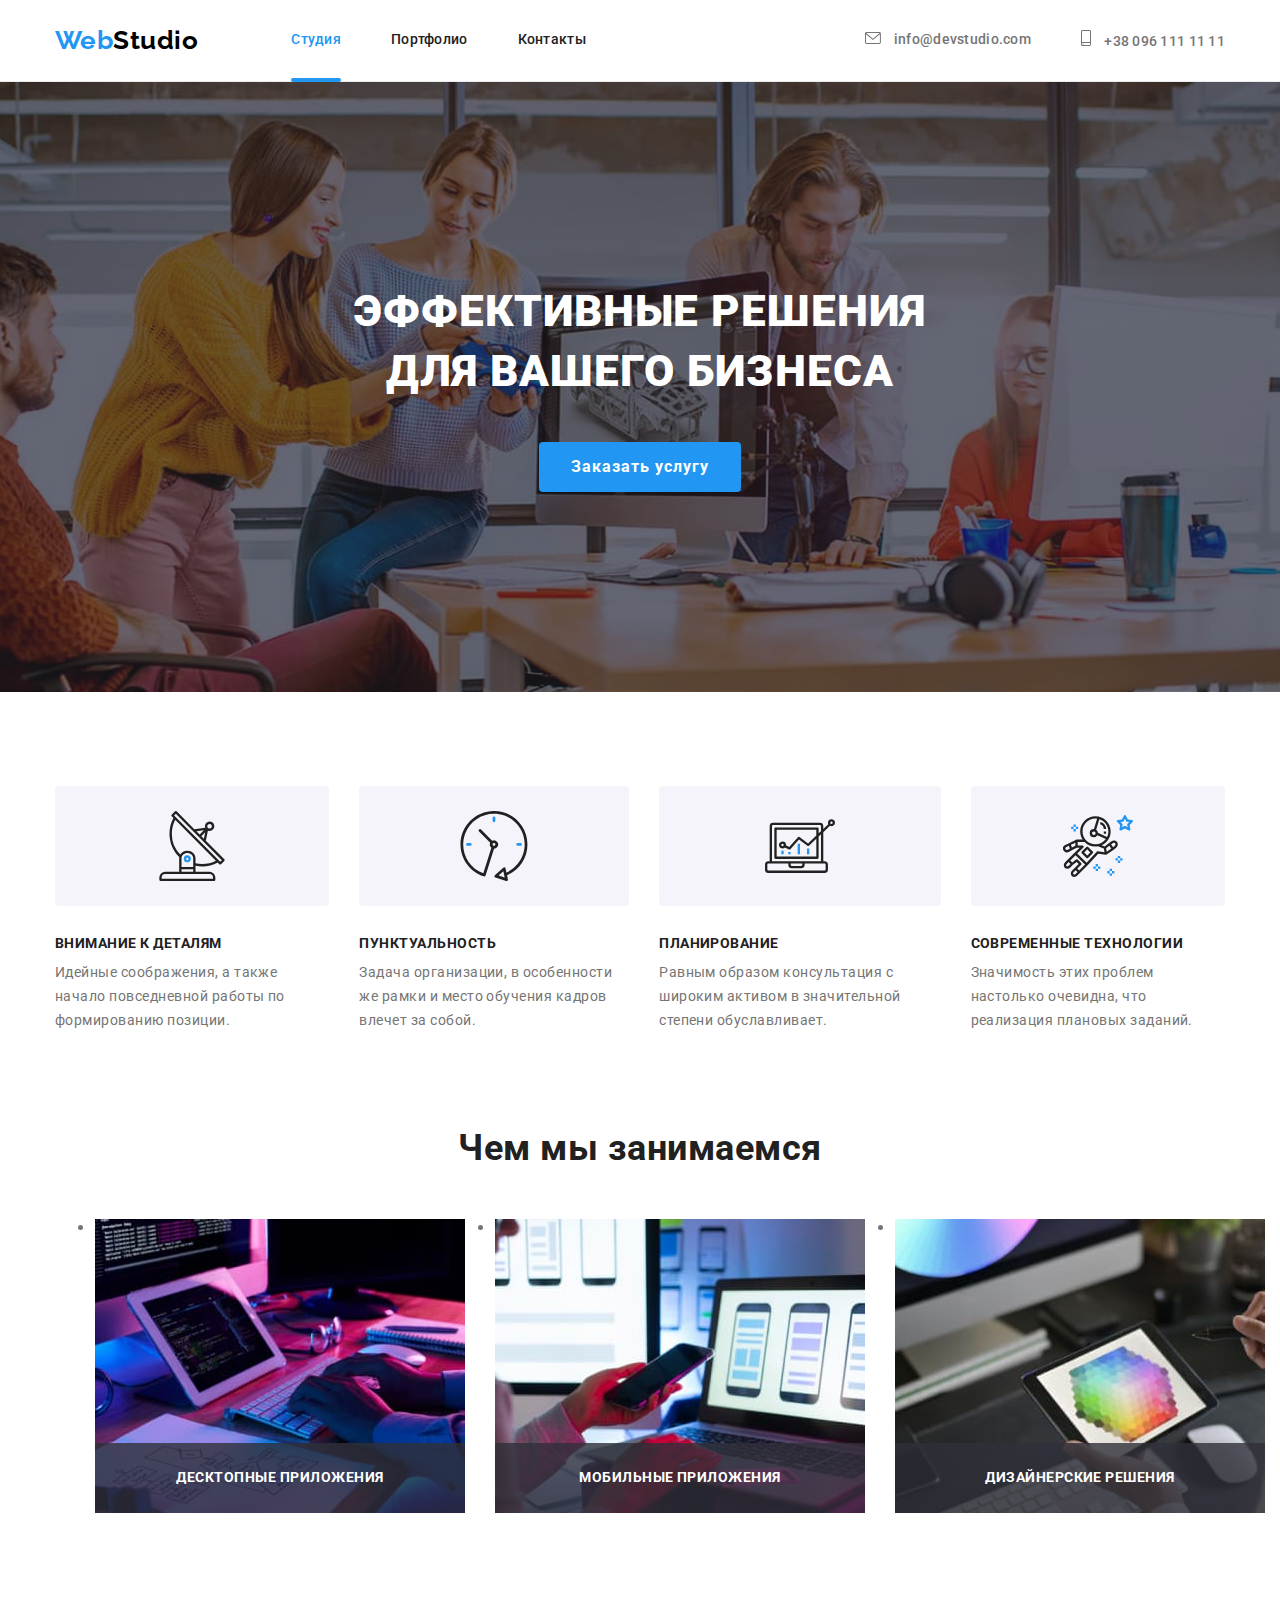
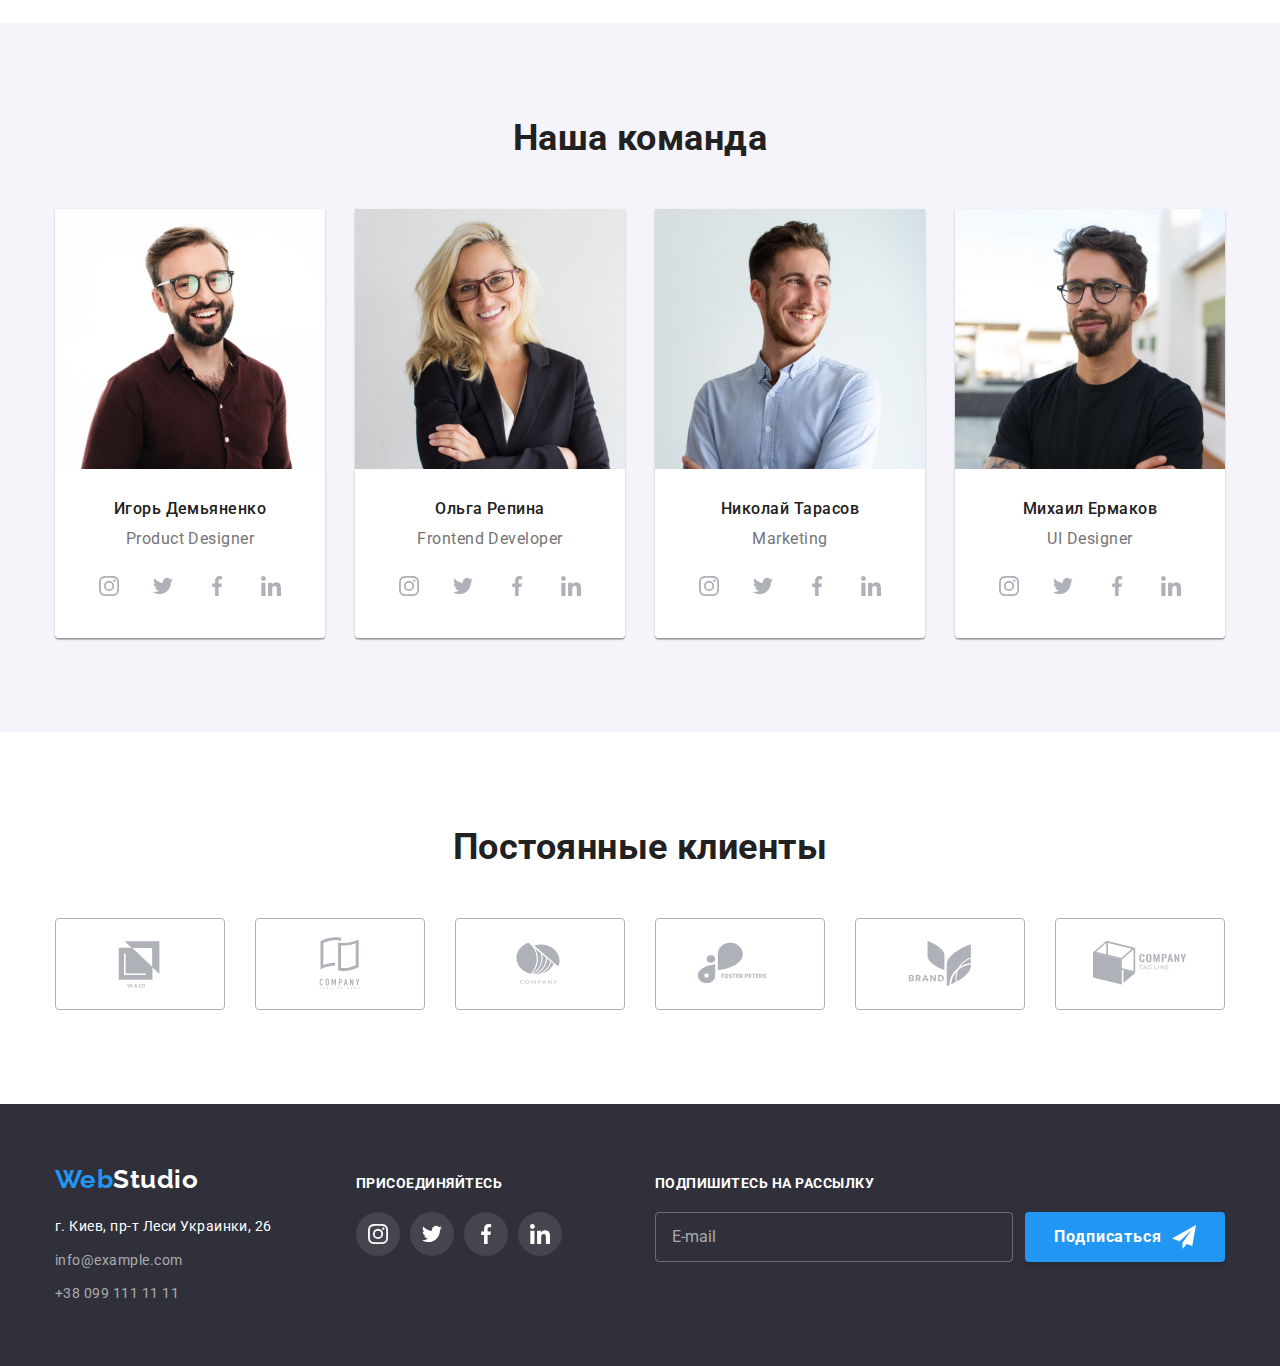
==== index.html @ 2518581c "add 7 HW" ====
<!DOCTYPE html>
<html lang="ru">
  <head>
    <meta charset="UTF-8" />
    <meta 
      http-equiv="X-UA-Compatible" 
      content="IE=edge" />
    <meta 
      name="viewport" 
      content="width=device-width, initial-scale=1.0" />
    <link 
      rel="stylesheet" 
      href="node_modules/modern-normalize/modern-normalize.css"/>
    <link 
      rel="preconnect" 
      href="https://fonts.googleapis.com" />
    <link 
      rel="preconnect" 
      href="https://fonts.gstatic.com" 
      crossorigin />
    <link
      href="https://fonts.googleapis.com/css2?family=Raleway:wght@700&family=Roboto:wght@400;500;700;900&display=swap"
      rel="stylesheet"
    />
    <link 
      rel="stylesheet" 
      href="./css/main.min.css"/>
    <title lang="en">WebStudio</title>
  </head>
  <body>
    <header class="header">
      <div class="header__container container">
        <nav class="header__nav">
          <a class="logo link" href="./" lang="en"><span class="logo__web">Web</span>Studio</a>
          <ul class="header__list list">
            <li class="header__item header__item--dark header__item--current">
              <a class="header__link link" href="./index.html">Студия</a>
            </li>
            <li class="header__item header__item--dark">
              <a class="header__link link" href="./portfolio.html">Портфолио</a>
            </li>
            <li class="header__item header__item--dark">
              <a class="header__link link" href="">Контакты</a>
            </li>
          </ul>
        </nav>
        <ul class="header__list list">
          <li class="header__item">
            <a class="header__link link" href="mailto:info@devstudio.com">
              <svg class="header__icon" width="16" height="12">
                <use href="./images/svg/symbol-defs.svg#icon-envelope"></use>
              </svg>
              info@devstudio.com</a>
          </li>
          <li class="header__item">
            <a class="header__link link" href="tel:+380961111111">
              <svg class="header__icon" width="10" height="16">
                <use href="./images/svg/symbol-defs.svg#icon-smartphone"></use>
              </svg>
              +38 096 111 11 11</a>
          </li>
        </ul>
      </div>
    </header>
    <main>
      <section class="hero section">
        <div class="hero__container container">
          <h1 class="hero__section-title section-title">Эффективные решения для вашего бизнеса</h1>
          <button class="button-submit--hero button-submit button" type="button" data-modal-open>Заказать услугу</button>
        </div>
      </section>
      <section class="principles section">
        <div class="container">
          <h2 class="section-title visually-hidden">Наши принципы</h2>
          <ul class="principles__list list">
            <li class="principle__item">
             <div class="principle__container">
              <svg class="principle__icon" width="70" height="70">
                <use href="./images/svg/symbol-defs.svg#icon-antenna"></use>
              </svg>
             </div>
              <h3 class="principle__title">Внимание к деталям</h3>
              <p class="principle__text ">
                Идейные соображения, а также начало повседневной работы по формированию позиции.
              </p>
            </li>
            <li class="principle__item">
              <div class="principle__container">
                <svg class="principle__icon" width="70" height="70">
                  <use href="./images/svg/symbol-defs.svg#icon-clock"></use>
                </svg>
              </div>
             <h3 class="principle__title">Пунктуальность</h3>
              <p class="principle__text">
                Задача организации, в особенности же рамки и место обучения кадров влечет за собой.
              </p>
            </li>
            <li class="principle__item">
              <div class="principle__container">
                <svg class="principle__icon" width="70" height="70">
                  <use href="./images/svg/symbol-defs.svg#icon-diagram-1-2"></use>
                </svg>
              </div>
              <h3 class="principle__title">Планирование</h3>
              <p class="principle__text">
                Равным образом консультация с широким активом в значительной степени обуславливает.
              </p>
            </li>
            <li class="principle__item">
              <div class="principle__container">
                <svg class="principle__icon" width="70" height="70">
                  <use href="./images/svg/symbol-defs.svg#icon-astronaut"></use>
                </svg>
              </div>
              <h3 class="principle__title">Современные технологии</h3>
              <p class="principle__text">
                Значимость этих проблем настолько очевидна, что реализация плановых заданий.
              </p>
            </li>
          </ul>
        </div>
      </section>
      <section class="specialization section">
        <div class="container">
          <h2 class="section-title">Чем мы занимаемся</h2>
          <ul class="specialization__list">
            <li class="specialization__item">
              <div class="specialization__position">
                <img class="specialization__image" src="./images/layout.jpg" alt="верстка сайтов" width="370" />
                <p class="specialization__text">Десктопные приложения</p>
              </div>
            </li>
            <li class="specialization__item">
              <div class="specialization__position">
                <img class="specialization__image" src="./images/application.jpg" alt="разработка приложений" width="370" />
                <p class="specialization__text">Мобильные приложения</p>
              </div>
            </li>
            <li class="specialization__item">
              <div class="specialization__position">
                <img class="specialization__image" src="./images/design.jpg" alt="дизайнерские решения" width="370" />
                <p class="specialization__text">Дизайнерские решения</p>
              </div>
            </li>
          </ul>
        </div>
      </section>
      <section class="staff section">
        <div class="container">
          <h2 class="section-title">Наша команда</h2>
          <ul class="staff__list list">
            <li class="staff__item">
              <img class="staff__image" src="./images/product-designer.jpg" alt="мужчина улыбается" width="270" />
              <div class="staff__container">
                <h3 class="staff__name">Игорь Демьяненко</h3>
                <p class="staff__position" lang="en">Product Designer</p>
                <ul class="network list">
                  <li class="network__item">
                    <a  class="network__link link" 
                        href="https://www.instagram.com" 
                        target="_blank" 
                        rel="noreferer noopener"
                        aria-label="ссылка на Инстаграм">
                      <svg class="network__icon" width="20" height="20">
                        <use href="./images/svg/symbol-defs.svg#icon-instagram"></use>
                      </svg>
                    </a>
                  </li>
                  <li class="network__item">
                    <a  class="network__link link" 
                        href="https://twitter.com" 
                        target="_blank" 
                        rel="noreferer noopener"
                        aria-label="ссылка на Твиттер">
                      <svg class="network__icon" width="20" height="20">
                        <use href="./images/svg/symbol-defs.svg#icon-twitter" ></use>
                      </svg>
                    </a>
                  </li>
                  <li class="network__item">
                    <a  class="network__link link" 
                        href="https://uk-ua.facebook.com" 
                        target="_blank" 
                        rel="noreferer noopener"
                        aria-label="ссылка на Фейсбук">
                      <svg class="network__icon" width="20" height="20">
                        <use href="./images/svg/symbol-defs.svg#icon-facebook"></use>
                      </svg> 
                    </a>
                  </li>
                  <li class="network__item">
                    <a  class="network__link link" 
                        href="https://www.linkedin.com" 
                        target="_blank" 
                        rel="noreferer noopener"
                        aria-label="ссылка на Линкедин">
                      <svg class="network__icon" width="20" height="20">
                        <use href="./images/svg/symbol-defs.svg#icon-linkedin"></use>
                      </svg>
                    </a>
                  </li>
                </ul>
              </div>
            </li>
            <li class="staff__item">
              <img class="staff__image" src="./images/frontend.jpg" alt="женщина в очках" width="270" />
              <div class="staff__container">
                <h3 class="staff__name">Ольга Репина</h3>
                <p class="staff__position" lang="en">Frontend Developer</p>
                <ul class="network list">
                  <li class="network__item">
                    <a  class="network__link link" 
                        href="https://www.instagram.com" 
                        target="_blank" 
                        rel="noreferer noopener"
                        aria-label="ссылка на Инстаграм">
                      <svg class="network__icon" width="20" height="20">
                        <use href="./images/svg/symbol-defs.svg#icon-instagram"></use>
                      </svg>
                    </a>
                  </li>
                  <li class="network__item">
                    <a  class="network__link link" 
                        href="https://twitter.com" 
                        target="_blank" 
                        rel="noreferer noopener"
                        aria-label="ссылка на Твиттер">
                      <svg class="network__icon" width="20" height="20">
                        <use href="./images/svg/symbol-defs.svg#icon-twitter" ></use>
                      </svg>
                    </a>
                  </li>
                  <li class="network__item">
                    <a  class="network__link link" 
                        href="https://uk-ua.facebook.com" 
                        target="_blank" 
                        rel="noreferer noopener"
                        aria-label="ссылка на Фейсбук">
                      <svg class="network__icon" width="20" height="20">
                        <use href="./images/svg/symbol-defs.svg#icon-facebook"></use>
                      </svg> 
                    </a>
                  </li>
                  <li class="network__item">
                    <a  class="network__link link" 
                        href="https://www.linkedin.com" 
                        target="_blank" 
                        rel="noreferer noopener"
                        aria-label="ссылка на Линкедин">
                      <svg class="network__icon" width="20" height="20">
                        <use href="./images/svg/symbol-defs.svg#icon-linkedin"></use>
                      </svg>
                    </a>
                  </li>
                </ul>
              </div>
            </li>
            <li class="staff__item">
              <img class="staff__image" src="./images/marketing.jpg" alt="парень в белой рубашке" width="270" />
              <div class="staff__container">
                <h3 class="staff__name">Николай Тарасов</h3>
                <p class="staff__position" lang="en">Marketing</p>
                <ul class="network list">
                  <li class="network__item">
                    <a  class="network__link link" 
                        href="https://www.instagram.com" 
                        target="_blank" 
                        rel="noreferer noopener"
                        aria-label="ссылка на Инстаграм">
                      <svg class="network__icon" width="20" height="20">
                        <use href="./images/svg/symbol-defs.svg#icon-instagram"></use>
                      </svg>
                    </a>
                  </li>
                  <li class="network__item">
                    <a  class="network__link link" 
                        href="https://twitter.com" 
                        target="_blank" 
                        rel="noreferer noopener"
                        aria-label="ссылка на Твиттер">
                      <svg class="network__icon" width="20" height="20">
                        <use href="./images/svg/symbol-defs.svg#icon-twitter" ></use>
                      </svg>
                    </a>
                  </li>
                  <li class="network__item">
                    <a  class="network__link link" 
                        href="https://uk-ua.facebook.com" 
                        target="_blank" 
                        rel="noreferer noopener"
                        aria-label="ссылка на Фейсбук">
                      <svg class="network__icon" width="20" height="20">
                        <use href="./images/svg/symbol-defs.svg#icon-facebook"></use>
                      </svg> 
                    </a>
                  </li>
                  <li class="network__item">
                    <a  class="network__link link" 
                        href="https://www.linkedin.com" 
                        target="_blank" 
                        rel="noreferer noopener"
                        aria-label="ссылка на Линкедин">
                      <svg class="network__icon" width="20" height="20">
                        <use href="./images/svg/symbol-defs.svg#icon-linkedin"></use>
                      </svg>
                    </a>
                  </li>
                </ul>
             </div>
            </li>
            <li class="staff__item">
              <img class="staff__image" src="./images/ui-designer.jpg" alt="мужчина с бородой" width="270" />
              <div class="staff__container">
                <h3 class="staff__name">Михаил Ермаков</h3>
                <p class="staff__position" lang="en">UI Designer</p>
                <ul class="network list">
                  <li class="network__item">
                    <a  class="network__link link" 
                        href="https://www.instagram.com" 
                        target="_blank" 
                        rel="noreferer noopener"
                        aria-label="ссылка на Инстаграм">
                      <svg class="network__icon" width="20" height="20">
                        <use href="./images/svg/symbol-defs.svg#icon-instagram"></use>
                      </svg>
                    </a>
                  </li>
                  <li class="network__item">
                    <a  class="network__link link" 
                        href="https://twitter.com" 
                        target="_blank" 
                        rel="noreferer noopener"
                        aria-label="ссылка на Твиттер">
                      <svg class="network__icon" width="20" height="20">
                        <use href="./images/svg/symbol-defs.svg#icon-twitter" ></use>
                      </svg>
                    </a>
                  </li>
                  <li class="network__item">
                    <a  class="network__link link" 
                        href="https://uk-ua.facebook.com" 
                        target="_blank" 
                        rel="noreferer noopener"
                        aria-label="ссылка на Фейсбук">
                      <svg class="network__icon" width="20" height="20">
                        <use href="./images/svg/symbol-defs.svg#icon-facebook"></use>
                      </svg> 
                    </a>
                  </li>
                  <li class="network__item">
                    <a  class="network__link link" 
                        href="https://www.linkedin.com" 
                        target="_blank" 
                        rel="noreferer noopener"
                        aria-label="ссылка на Линкедин">
                      <svg class="network__icon" width="20" height="20">
                        <use href="./images/svg/symbol-defs.svg#icon-linkedin"></use>
                      </svg>
                    </a>
                  </li>
                </ul>
              </div>
            </li>
          </ul>
        </div>
      </section>
      <section class="client section">
        <div class="container">
        <h2 class="section-title">Постоянные клиенты</h2>
        <ul class="client__list list">
          <li class="client__item">
            <a  href="" 
                class="client__link link"
                aria-label="ссылка на сайт Клиента №1">
              <svg class="client__icon" width="106" height="60">
                <use href="./images/svg/symbol-defs.svg#icon-Logo-6"></use>
              </svg>
            </a>
          </li>
          <li class="client__item">
            <a  href="" 
                class="client__link link"
                aria-label="ссылка на сайт Клиента №2">
              <svg class="client__icon" width="106" height="60">
                <use href="./images/svg/symbol-defs.svg#icon-Logo-1-1"></use>
              </svg>
            </a>
          </li>
          <li class="client__item">
            <a  href="" 
                class="client__link link"
                aria-label="ссылка на сайт Клиента №3">
              <svg class="client__icon" width="106" height="60">
                <use href="./images/svg/symbol-defs.svg#icon-Logo-2-1"></use>
              </svg>
            </a>
          </li>
          <li class="client__item">
            <a  href="" 
                class="client__link link"
                aria-label="ссылка на сайт Клиента №4">
              <svg class="client__icon" width="106" height="60">
                <use href="./images/svg/symbol-defs.svg#icon-Logo-3-1"></use>
              </svg>
            </a>
          </li>
          <li class="client__item">
            <a  href="" 
                class="client__link link"
                aria-label="ссылка на сайт Клиента №5">
              <svg class="client__icon" width="106" height="60">
                <use href="./images/svg/symbol-defs.svg#icon-Logo-4-1"></use>
              </svg>
            </a>
          </li>
          <li class="client__item">
            <a  href="" 
                class="client__link link"
                aria-label="ссылка на сайт Клиента №6">
              <svg class="client__icon" width="106" height="60">
                <use href="./images/svg/symbol-defs.svg#icon-Logo-5-1"></use>
              </svg>
            </a>
          </li>
        </ul>
      </div>
    </section>
    </main>
    <footer class="footer">
      <div class="footer__container container">
        <div class="footer__address">
          <a class="logo logo--darktheme link" href="./" lang="en"><span class="logo__web">Web</span>Studio</a>
          <address class="address">
            <ul class="address__list list">
              <li class="address__item">
                <a class="address__link address__link--light link" href="https://goo.gl/maps/JpqHF6euzhfDJc6Z8" 
                  >г. Киев, пр-т Леси Украинки, 26</a>
              </li>
              <li class="address__item">
                <a class="address__link link" href="mailto:info@example.com">info@example.com</a>
              </li>
              <li class="address__item">
                <a class="address__link link" href="tel:+380991111111">+38 099 111 11 11</a>
              </li>
            </ul>
          </address>
        </div>
        <div class="footer__active">
          <div class="footer__network">
            <strong class="footer__title">присоединяйтесь</strong>
            <ul class="network list">
              <li class="network__item">
                <a  class="network__link network__link--dark link" 
                    href="https://www.instagram.com" 
                    target="_blank" 
                    rel="noreferer noopener"
                    aria-label="ссылка на Инстаграм">
                  <svg class="network__icon" width="20" height="20">
                    <use href="./images/svg/symbol-defs.svg#icon-instagram"></use>
                  </svg>
                </a>
              </li>
              <li class="network__item">
                <a  class="network__link network__link--dark link" 
                    href="https://twitter.com" 
                    target="_blank" 
                    rel="noreferer noopener"
                    aria-label="ссылка на Твиттер">
                  <svg class="network__icon" width="20" height="20">
                    <use href="./images/svg/symbol-defs.svg#icon-twitter" ></use>
                  </svg>
                </a>
              </li>
              <li class="network__item">
                <a  class="network__link network__link--dark link" 
                    href="https://uk-ua.facebook.com" 
                    target="_blank" 
                    rel="noreferer noopener"
                    aria-label="ссылка на Фейсбук">
                  <svg class="network__icon" width="20" height="20">
                    <use href="./images/svg/symbol-defs.svg#icon-facebook"></use>
                  </svg> 
                </a>
              </li>
              <li class="network__item">
                <a  class="network__link network__link--dark link" 
                    href="https://www.linkedin.com" 
                    target="_blank" 
                    rel="noreferer noopener"
                    aria-label="ссылка на Линкедин">
                  <svg class="network__icon" width="20" height="20">
                    <use href="./images/svg/symbol-defs.svg#icon-linkedin"></use>
                  </svg>
                </a>
              </li>
            </ul>
          </div>
          <div class="footer__mail">
            <strong class="footer__title">Подпишитесь на рассылку</strong>
            <form class="mail-form">
              <label class="mail-form__label" for="footer"></label>
                <input 
                  class="mail-form__input"
                  placeholder="E-mail"
                  id="footer" 
                  type="email" 
                  name="mail">
              <button class="button-submit button-submit--stylish button" type="submit">
                <span class="button-submit__text">Подписаться</span>
                <svg class="button-submit__icon" width="24" height="24">
                  <use href="./images/svg/icons.svg#icon-icon-send"></use>
                </svg>
              </button>
            </form>
          </div>
        </div>
      </div>
    </footer>
    <!-- Modal window -->
    <div class="backdrop is-hidden" data-modal>
      <div class="modal">
        <button class="button-close button" type="button" data-modal-close aria-label="кнопка закрытия окна">
          <svg class="button-close__svg" width="18" height="18">
            <use href="./images/svg/symbol-defs.svg#icon-close-black-18dp-2-1-1"></use>
          </svg>
        </button>
        <form class="form js-submit-form">
          <strong class="form__title" >Оставьте свои данные, мы вам перезвоним</strong>
          <ul class="form__list list">
            <li class="form__item">
              <label class="form__label" for="name">Имя</label>
              <input
                class="form__input"
                placeholder=""
                id="name" 
                type="text" 
                name="name"/>
              <svg class="form__icon" width="18" height="18">
                <use href="./images/svg/icons.svg#icon-person-black-18dp-1"></use>
              </svg>
            </li>
            <li class="form__item">
              <label class="form__label" for="tel">Телефон</label>
              <input
                class="form__input" 
                id="tel" 
                type="tel" 
                name="tel" />
              <svg class="form__icon" width="18" height="18">
                <use href="./images/svg/icons.svg#icon-phone-black-18dp-1"></use>
              </svg>
            </li>
            <li class="form__item">
              <label class="form-label" for="mail" >Почта</label>
              <input
                class="form__input" 
                id="mail" 
                type="email" 
                name="mail"/>
              <svg class="form__icon" width="18" height="18">
                <use href="./images/svg/icons.svg#icon-email-black-18dp-1"></use>
              </svg>
            </li>
            <li class="form__item">
              <label class="form__label" for="comment">Комментарий</label>
              <textarea class="form__input" placeholder="Введите текст" name="comment" id="comment" cols="26" rows="6"></textarea>
            </li>
          </ul>
          <div class="license">
            <label class="license__label" for="license">
                <input 
                class="license__input visually-hidden"
                id="license" 
                type="checkbox" 
                value="true" 
                name="license"
                required />
                <span class="license__choice">
                    <svg class="license__icon-choice" width="11" height="8">
                        <use href="./images/svg/icons.svg#icon-Vector-2-1"></use>
                      </svg>
                </span>
                <span class="license__text">Соглашаюсь с рассылкой и принимаю 
                  <a class="license__link link" href="">Условия договора
                  </a>
                </span>
              </label>
            </div>
          <div class="form__submit">
            <button class="button-submit--modal button-submit button" type="submit">Отправить
            </button>
          </div>        
        </form>
      </div>
    </div>
    <script src="./js/modal.js"></script>
    <script src="./js/modal-submit.js"></script>
  </body>
</html>
---- css/main.min.css ----
.form__input,.mail-form__input,.client__link{border-width:1px;border-style:solid;border-radius:4px}.license__label,.client__link,.network__link,.button-close,.button-submit--stylish{display:flex;justify-content:center;align-items:center}/*! modern-normalize v1.1.0 | MIT License | https://github.com/sindresorhus/modern-normalize */*,::before,::after{box-sizing:border-box}html{line-height:1.15;-webkit-text-size-adjust:100%;-moz-tab-size:4;tab-size:4}body{margin:0;font-family:system-ui,-apple-system,"Segoe UI",Roboto,Helvetica,Arial,sans-serif,"Apple Color Emoji","Segoe UI Emoji"}hr{height:0;color:inherit}abbr[title]{text-decoration:underline dotted}b,strong{font-weight:bolder}code,kbd,samp,pre{font-family:ui-monospace,SFMono-Regular,Consolas,"Liberation Mono",Menlo,monospace;font-size:1em}small{font-size:80%}sub,sup{font-size:75%;line-height:0;position:relative;vertical-align:baseline}sub{bottom:-0.25em}sup{top:-0.5em}table{text-indent:0;border-color:inherit}button,input,optgroup,select,textarea{font-family:inherit;font-size:100%;line-height:1.15;margin:0}button,select{text-transform:none}button,[type=button],[type=reset],[type=submit]{-webkit-appearance:button}::-moz-focus-inner{border-style:none;padding:0}:-moz-focusring{outline:1px dotted ButtonText}:-moz-ui-invalid{box-shadow:none}legend{padding:0}progress{vertical-align:baseline}::-webkit-inner-spin-button,::-webkit-outer-spin-button{height:auto}[type=search]{-webkit-appearance:textfield;outline-offset:-2px}::-webkit-search-decoration{-webkit-appearance:none}::-webkit-file-upload-button{-webkit-appearance:button;font:inherit}summary{display:list-item}.list{list-style:none;padding-left:0;margin:0}.link{text-decoration:none;color:inherit}.visually-hidden{position:absolute;width:1px;height:1px;margin:-1px;border:0;padding:0;white-space:nowrap;clip-path:inset(100%);clip:rect(0 0 0 0);overflow:hidden}.button{padding:0;cursor:pointer;text-align:center;font-family:inherit;font-size:16px;border:none;background-color:none;color:inherit}h1,h2,h3,h4,h5,h6,p{margin:0}body{margin:0;font-family:"Roboto",sans-serif;font-size:16px;font-weight:400;letter-spacing:.03em;color:#757575;background-color:#fff}.section{padding-top:94px;padding-bottom:94px}.section-title{margin-bottom:50px;font-size:36px;line-height:1.17;text-align:center;color:#212121}.container{width:1200px;margin-left:auto;margin-right:auto;padding-left:15px;padding-right:15px;box-sizing:border-box}.logo{margin-right:93px;font-family:"Raleway",sans-serif;font-size:26px;font-weight:700;line-height:1.19;color:#000}.logo__web{color:#2196f3}.logo--darktheme{color:#fff;margin-right:0;margin-bottom:20px;display:block}.button-submit{font-weight:700;line-height:1.87;letter-spacing:.06em;border-radius:4px;color:#fff;background-color:#2196f3}.button-submit--hero{padding:10px 32px;transition-property:background-color,color;transition-duration:250ms;transition-timing-function:cubic-bezier(0.4, 0, 0.2, 1)}.button-submit--hero:hover,.button-submit--hero:focus{color:#2196f3;background-color:#fff}.button-submit--stylish{width:200px;height:50px;box-shadow:0px 4px 4px rgba(0,0,0,.15)}.button-submit__text{margin-right:10px}.button-submit__icon{text-align:center;fill:currentColor}.button-close{width:30px;height:30px;position:absolute;right:8px;top:8px;border-color:rgba(0,0,0,.1);border-radius:50%;border-style:solid;border-width:1px;color:#000;background-color:#fff;transition-property:color;transition-duration:250ms;transition-timing-function:cubic-bezier(0.4, 0, 0.2, 1)}.button-close:hover,.button-close:focus{color:#2196f3}.button-close__svg{fill:currentColor}.button-submit--modal{width:200px;height:50px;box-shadow:0px 4px 4px rgba(0,0,0,.15)}.radio-button{display:flex;justify-content:center;margin-bottom:50px}.radio-button__item:not(:last-child){margin-right:8px}.radio-button__option{color:#212121;background-color:#f5f4fa;font-weight:500;line-height:1.63;padding:6px 22px;border-radius:4px;transition-property:background-color,color,box-shadow;transition-duration:250ms;transition-timing-function:cubic-bezier(0.4, 0, 0.2, 1)}.radio-button__option:hover,.radio-button__option:focus{color:#fff;background-color:#2196f3;box-shadow:0px 3px 1px rgba(0,0,0,.1),0px 1px 2px rgba(0,0,0,.08),0px 2px 2px rgba(0,0,0,.12)}.network{display:flex}.network__item{width:44px;height:44px}.network__item:not(:last-child){margin-right:10px}.network__link{width:100%;height:100%;border-radius:50%;color:#afb1b8;background-color:inherit;transition-property:color,background-color;transition-duration:250ms;transition-timing-function:cubic-bezier(0.4, 0, 0.2, 1)}.network__link:hover,.network__link:focus{color:#fff;background-color:#2196f3}.network__icon{fill:currentColor}.network__link--dark{color:#fff;background-color:rgba(255,255,255,.1);transition-property:background-color;transition-duration:250ms;transition-timing-function:cubic-bezier(0.4, 0, 0.2, 1)}.network__link--dark:hover,.network__link--dark:focus{background-color:#2196f3}.header{padding-top:25px;padding-bottom:25px;border-bottom-width:1px;border-bottom-style:solid;border-bottom-color:#ececec}.header__container{display:flex;align-items:center;justify-content:space-between}.header__nav,.header__list{display:flex;align-items:center}.header__item{font-size:14px;font-weight:500;line-height:1.14;letter-spacing:.02em}.header__item:not(:last-child){margin-right:50px}.header__item--dark{position:relative;color:#212121}.header__item--current{color:#2196f3}.header__item--current::after{width:100%;height:4px;position:absolute;bottom:-34px;left:0;content:"";border-radius:2px;background-color:#2196f3}.header__icon{margin-right:10px;fill:currentColor}.header__link{transition-property:color;transition-duration:250ms;transition-timing-function:cubic-bezier(0.4, 0, 0.2, 1)}.header__link:hover,.header__link:focus{color:#2196f3}.hero{padding-top:200px;padding-bottom:200px;max-width:1600px;margin-left:auto;margin-right:auto;letter-spacing:.06em;background-image:linear-gradient(to right, rgba(47, 48, 58, 0.4), rgba(47, 48, 58, 0.4)),url(../images/background-img.jpg);background-repeat:no-repeat;background-size:cover;background-position:center;background-color:#2f303a}.hero__container{max-width:696px;text-align:center}.hero__section-title{margin-bottom:40px;font-size:44px;font-weight:900;line-height:1.36;text-transform:uppercase;text-align:center;color:#fff}.principles__list{display:flex}.principle__item:not(:last-child){margin-right:30px}.principle__container{height:120px;margin-bottom:30px;display:flex;align-items:center;justify-content:center;border-radius:4px;background-color:#f5f4fa}.principle__title{margin-bottom:10px;font-size:14px;line-height:1.14;text-transform:uppercase;color:#212121}.principle__text{font-size:14px;line-height:1.71}.specialization{padding-top:0}.specialization__list{display:flex}.specialization__item:not(:last-child){margin-right:30px}.specialization__position{position:relative}.specialization__image{display:block}.specialization__text{padding:27px 0;width:100%;height:70px;box-sizing:border-box;position:absolute;bottom:0;font-size:14px;font-weight:700;line-height:1.14;text-align:center;text-transform:uppercase;color:#fff;background-color:rgba(47,48,58,.8)}.staff{background-color:#f5f4fa}.staff__list{display:flex}.staff__item{box-shadow:0px 1px 3px rgba(0,0,0,.12),0px 1px 1px rgba(0,0,0,.14),0px 2px 1px rgba(0,0,0,.2);border-radius:0px 0px 4px 4px}.staff__item:not(:last-child){margin-right:30px}.staff__image{display:block}.staff__container{padding:30px 32px;text-align:center;line-height:1.19;border-radius:inherit;background-color:#fff}.staff__name{margin-bottom:10px;font-size:16px;font-weight:500;color:#212121}.staff__position{margin-bottom:16px}.client__list{display:flex}.client__link{width:170px;height:92px;border-color:#afb1b8;color:#afb1b8;transition-property:color,background-color;transition-duration:250ms;transition-timing-function:cubic-bezier(0.4, 0, 0.2, 1)}.client__link:hover,.client__link:focus{color:#2196f3;border-color:#2196f3}.client__item:not(:last-child){margin-right:30px}.client__icon{fill:currentColor}.footer{background-color:#2f303a;padding-top:60px;padding-bottom:60px}.footer__container{display:flex;justify-content:space-between}.address{font-style:inherit}.address__item{color:rgba(255,255,255,.6);font-size:14px;line-height:1.71}.address__item:not(:last-child){margin-bottom:10px}.address__link{transition-property:color;transition-duration:250ms;transition-timing-function:cubic-bezier(0.4, 0, 0.2, 1)}.address__link:hover,.address__link:focus{color:#2196f3}.address__link--light{color:#fff}.footer__title{display:block;color:#fff;font-size:14px;text-transform:uppercase;line-height:1.14;margin-bottom:20px}.footer__active{padding-top:12px;display:flex}.footer__network{margin-right:93px}.mail-form{display:flex}.mail-form__input{margin-right:12px;width:358px;height:50px;padding:15px 16px;box-sizing:border-box;font-family:inherit;font-size:inherit;outline:none;border-color:rgba(255,255,255,.3);color:#fff;background-color:rgba(0,0,0,0)}.mail-form__input::placeholder{line-height:1.25;color:rgba(255,255,255,.6)}.backdrop{width:100%;height:100%;position:fixed;top:0;left:0;visibility:visible;background-color:rgba(0,0,0,.2);transition-property:opacity,visibility;transition-duration:250ms;transition-timing-function:cubic-bezier(0.4, 0, 0.2, 1)}.backdrop.is-hidden{opacity:0;visibility:hidden;pointer-events:none}.modal{min-width:528px;min-height:581px;padding:40px;box-sizing:border-box;position:absolute;top:50%;left:50%;transform:translate(-50%, -50%) scale(1);background-color:#fff;box-shadow:0px 1px 3px rgba(0,0,0,.12),0px 1px 1px rgba(0,0,0,.14),0px 2px 1px rgba(0,0,0,.2);border-radius:4px;transition-property:transform;transition-duration:250ms;transition-timing-function:cubic-bezier(0.4, 0, 0.2, 1)}.is-hidden>.modal{transform:translate(-50%, -50%) scale(1.5)}.form__title{margin-bottom:12px;display:block;text-align:center;font-size:20px;line-height:1.15;color:#212121}.form__list{margin-bottom:20px}.form__item{margin-bottom:10px;display:flex;flex-direction:column;position:relative}.form__item:last-child{margin-bottom:0}.form__label{margin-bottom:4px;font-size:12px;line-height:1.17;letter-spacing:.01em}.form__input{box-sizing:border-box;padding:12px 12px 12px 42px;height:40px;font-family:inherit;font-size:14px;line-height:1.17;letter-spacing:.01em;border-color:rgba(33,33,33,.2);outline:none;resize:none;transition-property:fill;transition-duration:250ms;transition-timing-function:cubic-bezier(0.4, 0, 0.2, 1)}.form__input:last-child{padding:12px;height:120px}.form__input:focus{border-color:#2196f3}.form__input::placeholder{font-size:14px;letter-spacing:.01em;line-height:1.14;color:rgba(117,117,117,.5)}.form__icon{position:absolute;bottom:11px;left:12px;fill:#212121;transition-property:fill;transition-duration:250ms;transition-timing-function:cubic-bezier(0.4, 0, 0.2, 1)}.form__input:focus~.form__icon{fill:#2196f3}.license{margin-bottom:30px}.license__choice{display:inline-flex;justify-content:center;align-items:center;width:16px;height:15px;box-sizing:border-box;background-color:#fff;border-radius:2px;outline:#212121 2px solid;outline-offset:-2px}.license__icon-choice{fill:#fff}.license__input:checked+.license__choice{background-color:#2196f3;outline-color:#2196f3}.license__choice{margin-right:7px}.license,.form__submit{text-align:center}.license__text{user-select:none}.license__label{font-size:14px;line-height:1.71}.license__link{text-decoration:underline;color:#2196f3}.work__list{display:flex;flex-wrap:wrap;margin:-15px}.work__item{margin:15px;transition-property:box-shadow;transition-duration:250ms;transition-timing-function:cubic-bezier(0.4, 0, 0.2, 1)}.work__item:hover,.work__item:focus{box-shadow:0px 1px 1px rgba(0,0,0,.12),0px 4px 4px rgba(0,0,0,.06),1px 4px 6px rgba(0,0,0,.16)}.work__container{padding:20px 24px;padding-bottom:20px;border-color:#eee;border-width:1px;border-style:solid;border-top-width:0}.work__thumb{position:relative;overflow:hidden}.work__image{display:block}.work__overlay{display:flex;height:100%;width:100%;position:absolute;transition-property:transform;transition-duration:250ms;transition-timing-function:cubic-bezier(0.4, 0, 0.2, 1)}.work__item:hover .work__overlay,.work__item:focus .work__overlay{transform:translateY(-100%)}.work__description{padding:63px 24px 0 24px;font-size:18px;line-height:1.56;color:#fff;background-color:rgba(33,150,243,.9)}.work__title{color:#212121;font-size:18px;line-height:2;letter-spacing:.06em;padding-bottom:4px}.work__text{line-height:1.87}/*# sourceMappingURL=main.min.css.map */
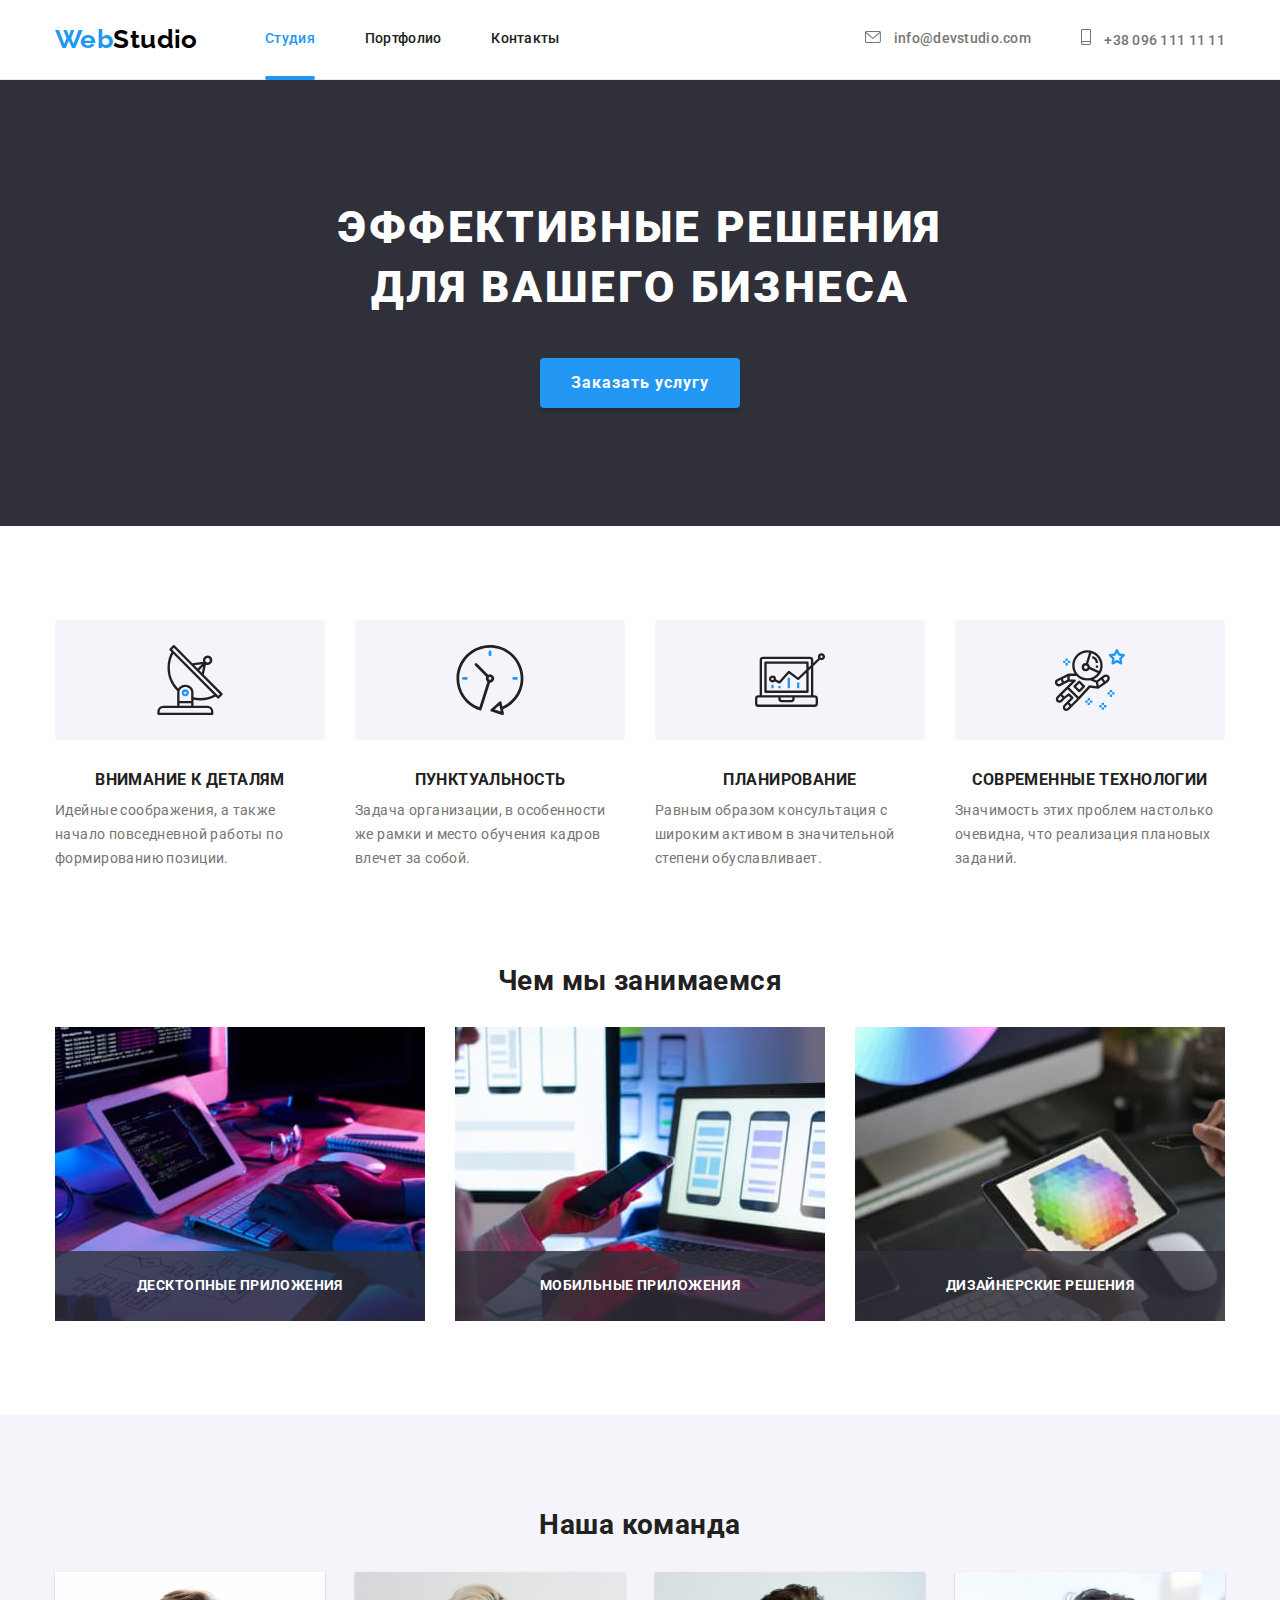
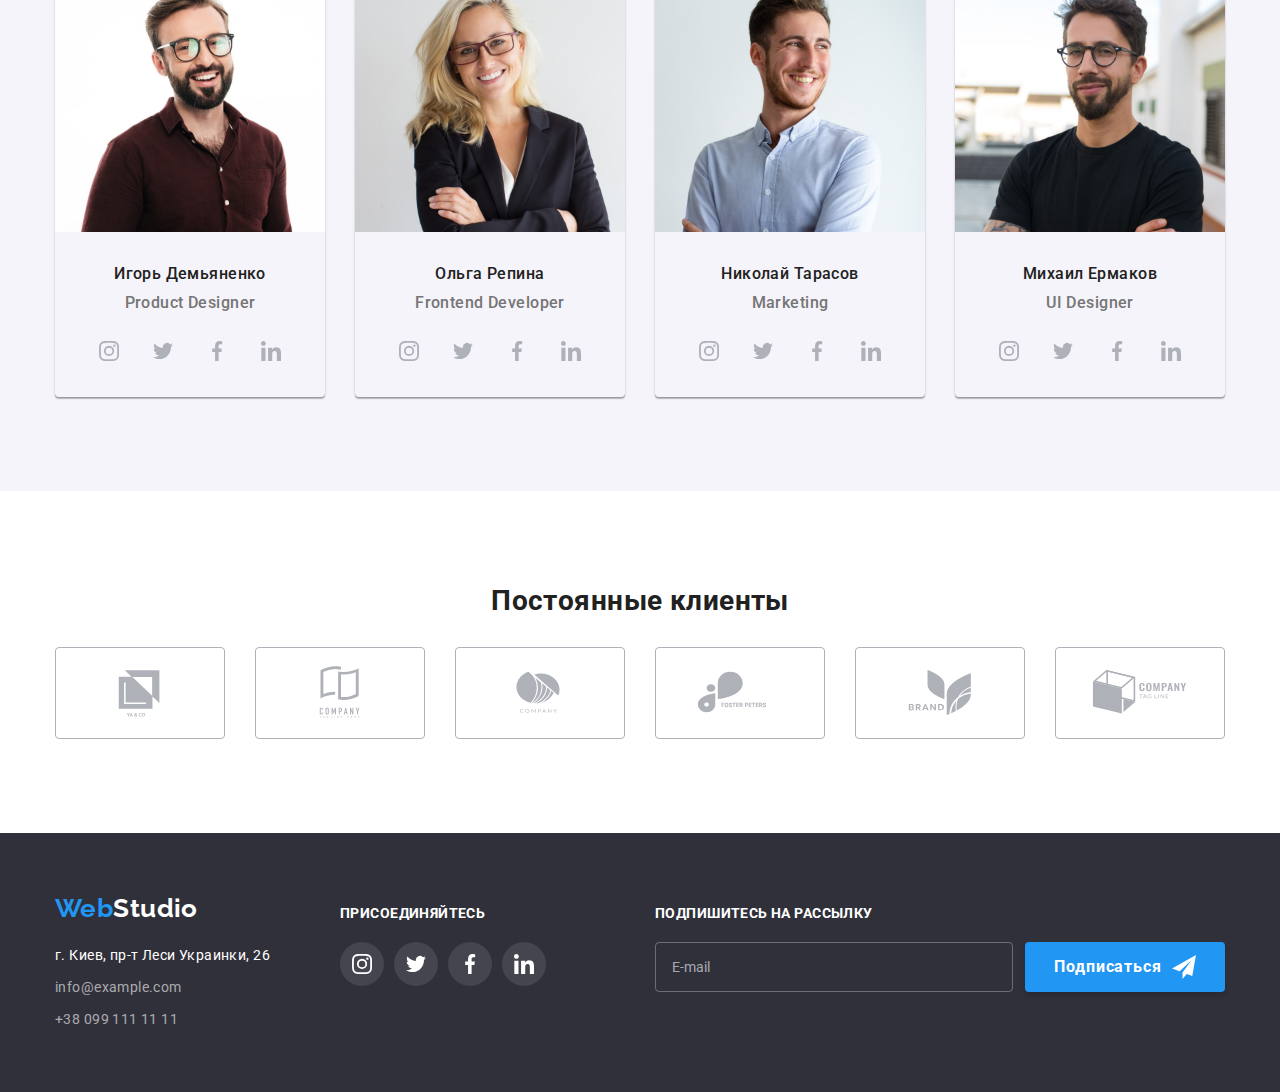
==== commit c182cbf2: "43rfdv" ====
--- a/index.html
+++ b/index.html
@@ -28,47 +28,105 @@
     <title lang="en">WebStudio</title>
   </head>
   <body>
+    <!-- header -->
     <header class="header">
       <div class="header__container container">
-        <nav class="header__nav">
-          <a class="logo link" href="./" lang="en"><span class="logo__web">Web</span>Studio</a>
-          <ul class="header__list list">
-            <li class="header__item header__item--dark header__item--current">
-              <a class="header__link link" href="./index.html">Студия</a>
-            </li>
-            <li class="header__item header__item--dark">
-              <a class="header__link link" href="./portfolio.html">Портфолио</a>
-            </li>
-            <li class="header__item header__item--dark">
-              <a class="header__link link" href="">Контакты</a>
+        <a class="logo header__logo link" href="./" lang="en"><span class="logo__web">Web</span>Studio</a>
+        <button 
+          class="button-menu button" 
+          type="button" 
+          data-menu-button
+          aria-expanded="false"
+          aria-controls="header-menu">
+          <svg 
+            class="button-menu__icon" 
+            width="40" 
+            height="40"
+            aria-label="переключатель мобильного меню">
+            <use class="button-menu__icon--open" href="./images/svg/icons.svg#icon-menu"></use>
+            <use class="button-menu__icon--close" href="./images/svg/symbol-defs.svg#icon-close-black-18dp-2-1-1"></use>
+          </svg>
+        </button>
+        <div class="header__menu" id="header-menu" data-menu>
+          <nav class="nav header__nav">       
+            <ul class="nav__list list">
+              <li class="nav__item nav__item nav__item--dark nav__item--current">
+                <a class="nav__link link" href="./index.html">Студия</a>
+              </li>
+              <li class="nav__item nav__item nav__item--dark">
+                <a class="nav__link link" href="./portfolio.html">Портфолио</a>
+              </li>
+              <li class="nav__item nav__item nav__item--dark">
+                <a class="nav__link link" href="">Контакты</a>
+              </li>
+            </ul>
+          </nav>
+          <div class="header__contact">
+            <ul class="contact list">
+              <li class="contact__item">
+                <a class="contact__link link" href="mailto:info@devstudio.com">
+                  <svg class="contact__icon contact__icon--tablet" width="14" height="10">
+                    <use href="./images/svg/symbol-defs.svg#icon-envelope"></use>
+                  </svg>
+                  <svg class="contact__icon contact__icon--desktop" width="16" height="12">
+                    <use href="./images/svg/symbol-defs.svg#icon-envelope"></use>
+                  </svg>
+                info@devstudio.com</a>
+              </li>
+              <li class="contact__item">
+                <a class="contact__link link" href="tel:+380961111111">
+                  <svg class="contact__icon contact__icon--tablet" width="10" height="14">
+                    <use href="./images/svg/symbol-defs.svg#icon-smartphone"></use>
+                  </svg>
+                  <svg class="contact__icon contact__icon--desktop" width="10" height="16">
+                    <use href="./images/svg/symbol-defs.svg#icon-smartphone"></use>
+                  </svg>
+                +38 096 111 11 11</a>
+              </li>
+            </ul>
+          </div>
+          <ul class="network header__network list">
+            <li class="network__item network__item--mobile">
+              <a  class="network__link network__link--mobile link" 
+                  href="https://www.instagram.com" 
+                  target="_blank" 
+                  rel="noreferer noopener">Instagram
+              </a>
+            </li>
+            <li class="network__item network__item--mobile">
+              <a  class="network__link network__link--mobile link" 
+                  href="https://twitter.com" 
+                  target="_blank" 
+                  rel="noreferer noopener">Twitter
+              </a>
+            </li>
+            <li class="network__item network__item--mobile">
+              <a  class="network__link network__link--mobile link" 
+                  href="https://uk-ua.facebook.com" 
+                  target="_blank" 
+                  rel="noreferer noopener">Facebook
+              </a>
+            </li>
+            <li class="network__item network__item--mobile">
+              <a  class="network__link network__link--mobile link" 
+                  href="https://www.linkedin.com" 
+                  target="_blank" 
+                  rel="noreferer noopener">Linkedin
+              </a>
             </li>
           </ul>
-        </nav>
-        <ul class="header__list list">
-          <li class="header__item">
-            <a class="header__link link" href="mailto:info@devstudio.com">
-              <svg class="header__icon" width="16" height="12">
-                <use href="./images/svg/symbol-defs.svg#icon-envelope"></use>
-              </svg>
-              info@devstudio.com</a>
-          </li>
-          <li class="header__item">
-            <a class="header__link link" href="tel:+380961111111">
-              <svg class="header__icon" width="10" height="16">
-                <use href="./images/svg/symbol-defs.svg#icon-smartphone"></use>
-              </svg>
-              +38 096 111 11 11</a>
-          </li>
-        </ul>
+        </div>
       </div>
     </header>
     <main>
+      <!-- Hero section -->
       <section class="hero section">
         <div class="hero__container container">
           <h1 class="hero__section-title section-title">Эффективные решения для вашего бизнеса</h1>
           <button class="button-submit--hero button-submit button" type="button" data-modal-open>Заказать услугу</button>
         </div>
       </section>
+      <!-- Principle section -->
       <section class="principles section">
         <div class="container">
           <h2 class="section-title visually-hidden">Наши принципы</h2>
@@ -120,10 +178,11 @@
           </ul>
         </div>
       </section>
+      <!-- specialization section -->
       <section class="specialization section">
         <div class="container">
           <h2 class="section-title">Чем мы занимаемся</h2>
-          <ul class="specialization__list">
+          <ul class="specialization__list list">
             <li class="specialization__item">
               <div class="specialization__position">
                 <img class="specialization__image" src="./images/layout.jpg" alt="верстка сайтов" width="370" />
@@ -145,6 +204,7 @@
           </ul>
         </div>
       </section>
+      <!-- Staff section -->
       <section class="staff section">
         <div class="container">
           <h2 class="section-title">Наша команда</h2>
@@ -364,6 +424,7 @@
           </ul>
         </div>
       </section>
+      <!-- Client section -->
       <section class="client section">
         <div class="container">
         <h2 class="section-title">Постоянные клиенты</h2>
@@ -426,10 +487,12 @@
       </div>
     </section>
     </main>
+    <!-- FOOTER -->
     <footer class="footer">
       <div class="footer__container container">
+        <div class="footer__active">
         <div class="footer__address">
-          <a class="logo logo--darktheme link" href="./" lang="en"><span class="logo__web">Web</span>Studio</a>
+          <a class="logo footer__logo logo--darktheme link" href="./" lang="en"><span class="logo__web">Web</span>Studio</a>
           <address class="address">
             <ul class="address__list list">
               <li class="address__item">
@@ -445,7 +508,6 @@
             </ul>
           </address>
         </div>
-        <div class="footer__active">
           <div class="footer__network">
             <strong class="footer__title">присоединяйтесь</strong>
             <ul class="network list">
@@ -495,6 +557,7 @@
               </li>
             </ul>
           </div>
+        </div>
           <div class="footer__mail">
             <strong class="footer__title">Подпишитесь на рассылку</strong>
             <form class="mail-form">
@@ -513,13 +576,12 @@
               </button>
             </form>
           </div>
-        </div>
       </div>
     </footer>
     <!-- Modal window -->
     <div class="backdrop is-hidden" data-modal>
       <div class="modal">
-        <button class="button-close button" type="button" data-modal-close aria-label="кнопка закрытия окна">
+        <button class="button-close button-close__hero button" type="button" data-modal-close aria-label="кнопка закрытия окна">
           <svg class="button-close__svg" width="18" height="18">
             <use href="./images/svg/symbol-defs.svg#icon-close-black-18dp-2-1-1"></use>
           </svg>
@@ -593,6 +655,68 @@
         </form>
       </div>
     </div>
+          <!-- Modal mobile-menu
+    <div class="modal mobile-menu__modal visually-hidden">
+      <button class="button-close button-close__mobile-menu button-close__mobile-menu--borderless button" type="button" data-modal-close aria-label="кнопка закрытия окна">
+        <svg class="button-close__svg" width="18" height="18">
+          <use href="./images/svg/symbol-defs.svg#icon-close-black-18dp-2-1-1"></use>
+        </svg>
+      </button>
+      <nav class="nav mobile-menu__nav">
+        <ul class="nav__list nav__list--mobile list">
+          <li class="nav__item nav__item--mobile nav__item--dark nav__item--current">
+            <a class="nav__link link" href="./index.html">Студия</a>
+          </li>
+          <li class="nav__item nav__item--mobile nav__item--dark">
+            <a class="nav__link link" href="./portfolio.html">Портфолио</a>
+          </li>
+          <li class="nav__item nav__item--mobile nav__item--dark">
+            <a class="nav__link link" href="">Контакты</a>
+          </li>
+        </ul>
+      </nav>
+      <ul class="contact list">
+        <li class="contact__item ccontact__item--mobile">
+          <a class="contact__link contact__link--mobile link" href="tel:+380961111111">
+            +38 096 111 11 11</a>
+        </li>
+        <li class="contact__item contact__item--mobile">
+          <a class="contact__link contact__link--mobile  link" href="mailto:info@devstudio.com">
+            info@devstudio.com</a>
+        </li>
+      </ul>
+      <ul class="network list">
+        <li class="network__item network__item--mobile">
+          <a  class="network__link network__link--mobile link" 
+              href="https://www.instagram.com" 
+              target="_blank" 
+              rel="noreferer noopener">Instagram
+          </a>
+        </li>
+        <li class="network__item network__item--mobile">
+          <a  class="network__link network__link--mobile link" 
+              href="https://twitter.com" 
+              target="_blank" 
+              rel="noreferer noopener">Twitter
+          </a>
+        </li>
+        <li class="network__item network__item--mobile">
+          <a  class="network__link network__link--mobile link" 
+              href="https://uk-ua.facebook.com" 
+              target="_blank" 
+              rel="noreferer noopener">Facebook
+          </a>
+        </li>
+        <li class="network__item network__item--mobile">
+          <a  class="network__link network__link--mobile link" 
+              href="https://www.linkedin.com" 
+              target="_blank" 
+              rel="noreferer noopener">Linkedin
+          </a>
+        </li>
+      </ul>
+    </div> -->
+    <script src="./js/mobile-menu.js"></script>
     <script src="./js/modal.js"></script>
     <script src="./js/modal-submit.js"></script>
   </body>
--- a/css/main.min.css
+++ b/css/main.min.css
@@ -1 +1 @@
-.form__input,.mail-form__input,.client__link{border-width:1px;border-style:solid;border-radius:4px}.license__label,.client__link,.network__link,.button-close,.button-submit--stylish{display:flex;justify-content:center;align-items:center}/*! modern-normalize v1.1.0 | MIT License | https://github.com/sindresorhus/modern-normalize */*,::before,::after{box-sizing:border-box}html{line-height:1.15;-webkit-text-size-adjust:100%;-moz-tab-size:4;tab-size:4}body{margin:0;font-family:system-ui,-apple-system,"Segoe UI",Roboto,Helvetica,Arial,sans-serif,"Apple Color Emoji","Segoe UI Emoji"}hr{height:0;color:inherit}abbr[title]{text-decoration:underline dotted}b,strong{font-weight:bolder}code,kbd,samp,pre{font-family:ui-monospace,SFMono-Regular,Consolas,"Liberation Mono",Menlo,monospace;font-size:1em}small{font-size:80%}sub,sup{font-size:75%;line-height:0;position:relative;vertical-align:baseline}sub{bottom:-0.25em}sup{top:-0.5em}table{text-indent:0;border-color:inherit}button,input,optgroup,select,textarea{font-family:inherit;font-size:100%;line-height:1.15;margin:0}button,select{text-transform:none}button,[type=button],[type=reset],[type=submit]{-webkit-appearance:button}::-moz-focus-inner{border-style:none;padding:0}:-moz-focusring{outline:1px dotted ButtonText}:-moz-ui-invalid{box-shadow:none}legend{padding:0}progress{vertical-align:baseline}::-webkit-inner-spin-button,::-webkit-outer-spin-button{height:auto}[type=search]{-webkit-appearance:textfield;outline-offset:-2px}::-webkit-search-decoration{-webkit-appearance:none}::-webkit-file-upload-button{-webkit-appearance:button;font:inherit}summary{display:list-item}.list{list-style:none;padding-left:0;margin:0}.link{text-decoration:none;color:inherit}.visually-hidden{position:absolute;width:1px;height:1px;margin:-1px;border:0;padding:0;white-space:nowrap;clip-path:inset(100%);clip:rect(0 0 0 0);overflow:hidden}.button{padding:0;cursor:pointer;text-align:center;font-family:inherit;font-size:16px;border:none;background-color:none;color:inherit}h1,h2,h3,h4,h5,h6,p{margin:0}body{margin:0;font-family:"Roboto",sans-serif;font-size:16px;font-weight:400;letter-spacing:.03em;color:#757575;background-color:#fff}.section{padding-top:94px;padding-bottom:94px}.section-title{margin-bottom:50px;font-size:36px;line-height:1.17;text-align:center;color:#212121}.container{width:1200px;margin-left:auto;margin-right:auto;padding-left:15px;padding-right:15px;box-sizing:border-box}.logo{margin-right:93px;font-family:"Raleway",sans-serif;font-size:26px;font-weight:700;line-height:1.19;color:#000}.logo__web{color:#2196f3}.logo--darktheme{color:#fff;margin-right:0;margin-bottom:20px;display:block}.button-submit{font-weight:700;line-height:1.87;letter-spacing:.06em;border-radius:4px;color:#fff;background-color:#2196f3}.button-submit--hero{padding:10px 32px;transition-property:background-color,color;transition-duration:250ms;transition-timing-function:cubic-bezier(0.4, 0, 0.2, 1)}.button-submit--hero:hover,.button-submit--hero:focus{color:#2196f3;background-color:#fff}.button-submit--stylish{width:200px;height:50px;box-shadow:0px 4px 4px rgba(0,0,0,.15)}.button-submit__text{margin-right:10px}.button-submit__icon{text-align:center;fill:currentColor}.button-close{width:30px;height:30px;position:absolute;right:8px;top:8px;border-color:rgba(0,0,0,.1);border-radius:50%;border-style:solid;border-width:1px;color:#000;background-color:#fff;transition-property:color;transition-duration:250ms;transition-timing-function:cubic-bezier(0.4, 0, 0.2, 1)}.button-close:hover,.button-close:focus{color:#2196f3}.button-close__svg{fill:currentColor}.button-submit--modal{width:200px;height:50px;box-shadow:0px 4px 4px rgba(0,0,0,.15)}.radio-button{display:flex;justify-content:center;margin-bottom:50px}.radio-button__item:not(:last-child){margin-right:8px}.radio-button__option{color:#212121;background-color:#f5f4fa;font-weight:500;line-height:1.63;padding:6px 22px;border-radius:4px;transition-property:background-color,color,box-shadow;transition-duration:250ms;transition-timing-function:cubic-bezier(0.4, 0, 0.2, 1)}.radio-button__option:hover,.radio-button__option:focus{color:#fff;background-color:#2196f3;box-shadow:0px 3px 1px rgba(0,0,0,.1),0px 1px 2px rgba(0,0,0,.08),0px 2px 2px rgba(0,0,0,.12)}.network{display:flex}.network__item{width:44px;height:44px}.network__item:not(:last-child){margin-right:10px}.network__link{width:100%;height:100%;border-radius:50%;color:#afb1b8;background-color:inherit;transition-property:color,background-color;transition-duration:250ms;transition-timing-function:cubic-bezier(0.4, 0, 0.2, 1)}.network__link:hover,.network__link:focus{color:#fff;background-color:#2196f3}.network__icon{fill:currentColor}.network__link--dark{color:#fff;background-color:rgba(255,255,255,.1);transition-property:background-color;transition-duration:250ms;transition-timing-function:cubic-bezier(0.4, 0, 0.2, 1)}.network__link--dark:hover,.network__link--dark:focus{background-color:#2196f3}.header{padding-top:25px;padding-bottom:25px;border-bottom-width:1px;border-bottom-style:solid;border-bottom-color:#ececec}.header__container{display:flex;align-items:center;justify-content:space-between}.header__nav,.header__list{display:flex;align-items:center}.header__item{font-size:14px;font-weight:500;line-height:1.14;letter-spacing:.02em}.header__item:not(:last-child){margin-right:50px}.header__item--dark{position:relative;color:#212121}.header__item--current{color:#2196f3}.header__item--current::after{width:100%;height:4px;position:absolute;bottom:-34px;left:0;content:"";border-radius:2px;background-color:#2196f3}.header__icon{margin-right:10px;fill:currentColor}.header__link{transition-property:color;transition-duration:250ms;transition-timing-function:cubic-bezier(0.4, 0, 0.2, 1)}.header__link:hover,.header__link:focus{color:#2196f3}.hero{padding-top:200px;padding-bottom:200px;max-width:1600px;margin-left:auto;margin-right:auto;letter-spacing:.06em;background-image:linear-gradient(to right, rgba(47, 48, 58, 0.4), rgba(47, 48, 58, 0.4)),url(../images/background-img.jpg);background-repeat:no-repeat;background-size:cover;background-position:center;background-color:#2f303a}.hero__container{max-width:696px;text-align:center}.hero__section-title{margin-bottom:40px;font-size:44px;font-weight:900;line-height:1.36;text-transform:uppercase;text-align:center;color:#fff}.principles__list{display:flex}.principle__item:not(:last-child){margin-right:30px}.principle__container{height:120px;margin-bottom:30px;display:flex;align-items:center;justify-content:center;border-radius:4px;background-color:#f5f4fa}.principle__title{margin-bottom:10px;font-size:14px;line-height:1.14;text-transform:uppercase;color:#212121}.principle__text{font-size:14px;line-height:1.71}.specialization{padding-top:0}.specialization__list{display:flex}.specialization__item:not(:last-child){margin-right:30px}.specialization__position{position:relative}.specialization__image{display:block}.specialization__text{padding:27px 0;width:100%;height:70px;box-sizing:border-box;position:absolute;bottom:0;font-size:14px;font-weight:700;line-height:1.14;text-align:center;text-transform:uppercase;color:#fff;background-color:rgba(47,48,58,.8)}.staff{background-color:#f5f4fa}.staff__list{display:flex}.staff__item{box-shadow:0px 1px 3px rgba(0,0,0,.12),0px 1px 1px rgba(0,0,0,.14),0px 2px 1px rgba(0,0,0,.2);border-radius:0px 0px 4px 4px}.staff__item:not(:last-child){margin-right:30px}.staff__image{display:block}.staff__container{padding:30px 32px;text-align:center;line-height:1.19;border-radius:inherit;background-color:#fff}.staff__name{margin-bottom:10px;font-size:16px;font-weight:500;color:#212121}.staff__position{margin-bottom:16px}.client__list{display:flex}.client__link{width:170px;height:92px;border-color:#afb1b8;color:#afb1b8;transition-property:color,background-color;transition-duration:250ms;transition-timing-function:cubic-bezier(0.4, 0, 0.2, 1)}.client__link:hover,.client__link:focus{color:#2196f3;border-color:#2196f3}.client__item:not(:last-child){margin-right:30px}.client__icon{fill:currentColor}.footer{background-color:#2f303a;padding-top:60px;padding-bottom:60px}.footer__container{display:flex;justify-content:space-between}.address{font-style:inherit}.address__item{color:rgba(255,255,255,.6);font-size:14px;line-height:1.71}.address__item:not(:last-child){margin-bottom:10px}.address__link{transition-property:color;transition-duration:250ms;transition-timing-function:cubic-bezier(0.4, 0, 0.2, 1)}.address__link:hover,.address__link:focus{color:#2196f3}.address__link--light{color:#fff}.footer__title{display:block;color:#fff;font-size:14px;text-transform:uppercase;line-height:1.14;margin-bottom:20px}.footer__active{padding-top:12px;display:flex}.footer__network{margin-right:93px}.mail-form{display:flex}.mail-form__input{margin-right:12px;width:358px;height:50px;padding:15px 16px;box-sizing:border-box;font-family:inherit;font-size:inherit;outline:none;border-color:rgba(255,255,255,.3);color:#fff;background-color:rgba(0,0,0,0)}.mail-form__input::placeholder{line-height:1.25;color:rgba(255,255,255,.6)}.backdrop{width:100%;height:100%;position:fixed;top:0;left:0;visibility:visible;background-color:rgba(0,0,0,.2);transition-property:opacity,visibility;transition-duration:250ms;transition-timing-function:cubic-bezier(0.4, 0, 0.2, 1)}.backdrop.is-hidden{opacity:0;visibility:hidden;pointer-events:none}.modal{min-width:528px;min-height:581px;padding:40px;box-sizing:border-box;position:absolute;top:50%;left:50%;transform:translate(-50%, -50%) scale(1);background-color:#fff;box-shadow:0px 1px 3px rgba(0,0,0,.12),0px 1px 1px rgba(0,0,0,.14),0px 2px 1px rgba(0,0,0,.2);border-radius:4px;transition-property:transform;transition-duration:250ms;transition-timing-function:cubic-bezier(0.4, 0, 0.2, 1)}.is-hidden>.modal{transform:translate(-50%, -50%) scale(1.5)}.form__title{margin-bottom:12px;display:block;text-align:center;font-size:20px;line-height:1.15;color:#212121}.form__list{margin-bottom:20px}.form__item{margin-bottom:10px;display:flex;flex-direction:column;position:relative}.form__item:last-child{margin-bottom:0}.form__label{margin-bottom:4px;font-size:12px;line-height:1.17;letter-spacing:.01em}.form__input{box-sizing:border-box;padding:12px 12px 12px 42px;height:40px;font-family:inherit;font-size:14px;line-height:1.17;letter-spacing:.01em;border-color:rgba(33,33,33,.2);outline:none;resize:none;transition-property:fill;transition-duration:250ms;transition-timing-function:cubic-bezier(0.4, 0, 0.2, 1)}.form__input:last-child{padding:12px;height:120px}.form__input:focus{border-color:#2196f3}.form__input::placeholder{font-size:14px;letter-spacing:.01em;line-height:1.14;color:rgba(117,117,117,.5)}.form__icon{position:absolute;bottom:11px;left:12px;fill:#212121;transition-property:fill;transition-duration:250ms;transition-timing-function:cubic-bezier(0.4, 0, 0.2, 1)}.form__input:focus~.form__icon{fill:#2196f3}.license{margin-bottom:30px}.license__choice{display:inline-flex;justify-content:center;align-items:center;width:16px;height:15px;box-sizing:border-box;background-color:#fff;border-radius:2px;outline:#212121 2px solid;outline-offset:-2px}.license__icon-choice{fill:#fff}.license__input:checked+.license__choice{background-color:#2196f3;outline-color:#2196f3}.license__choice{margin-right:7px}.license,.form__submit{text-align:center}.license__text{user-select:none}.license__label{font-size:14px;line-height:1.71}.license__link{text-decoration:underline;color:#2196f3}.work__list{display:flex;flex-wrap:wrap;margin:-15px}.work__item{margin:15px;transition-property:box-shadow;transition-duration:250ms;transition-timing-function:cubic-bezier(0.4, 0, 0.2, 1)}.work__item:hover,.work__item:focus{box-shadow:0px 1px 1px rgba(0,0,0,.12),0px 4px 4px rgba(0,0,0,.06),1px 4px 6px rgba(0,0,0,.16)}.work__container{padding:20px 24px;padding-bottom:20px;border-color:#eee;border-width:1px;border-style:solid;border-top-width:0}.work__thumb{position:relative;overflow:hidden}.work__image{display:block}.work__overlay{display:flex;height:100%;width:100%;position:absolute;transition-property:transform;transition-duration:250ms;transition-timing-function:cubic-bezier(0.4, 0, 0.2, 1)}.work__item:hover .work__overlay,.work__item:focus .work__overlay{transform:translateY(-100%)}.work__description{padding:63px 24px 0 24px;font-size:18px;line-height:1.56;color:#fff;background-color:rgba(33,150,243,.9)}.work__title{color:#212121;font-size:18px;line-height:2;letter-spacing:.06em;padding-bottom:4px}.work__text{line-height:1.87}/*# sourceMappingURL=main.min.css.map */+.form__input,.mail-form__input,.client__link{border-width:1px;border-style:solid;border-radius:4px}.license__label,.client__link,.network__link,.button-close,.button-submit--stylish{display:flex;justify-content:center;align-items:center}/*! modern-normalize v1.1.0 | MIT License | https://github.com/sindresorhus/modern-normalize */*,::before,::after{box-sizing:border-box}html{line-height:1.15;-webkit-text-size-adjust:100%;-moz-tab-size:4;tab-size:4}body{margin:0;font-family:system-ui,-apple-system,"Segoe UI",Roboto,Helvetica,Arial,sans-serif,"Apple Color Emoji","Segoe UI Emoji"}hr{height:0;color:inherit}abbr[title]{text-decoration:underline dotted}b,strong{font-weight:bolder}code,kbd,samp,pre{font-family:ui-monospace,SFMono-Regular,Consolas,"Liberation Mono",Menlo,monospace;font-size:1em}small{font-size:80%}sub,sup{font-size:75%;line-height:0;position:relative;vertical-align:baseline}sub{bottom:-0.25em}sup{top:-0.5em}table{text-indent:0;border-color:inherit}button,input,optgroup,select,textarea{font-family:inherit;font-size:100%;line-height:1.15;margin:0}button,select{text-transform:none}button,[type=button],[type=reset],[type=submit]{-webkit-appearance:button}::-moz-focus-inner{border-style:none;padding:0}:-moz-focusring{outline:1px dotted ButtonText}:-moz-ui-invalid{box-shadow:none}legend{padding:0}progress{vertical-align:baseline}::-webkit-inner-spin-button,::-webkit-outer-spin-button{height:auto}[type=search]{-webkit-appearance:textfield;outline-offset:-2px}::-webkit-search-decoration{-webkit-appearance:none}::-webkit-file-upload-button{-webkit-appearance:button;font:inherit}summary{display:list-item}.list{list-style:none;padding-left:0;margin:0}.link{text-decoration:none;color:inherit}.visually-hidden{position:absolute;width:1px;height:1px;margin:-1px;border:0;padding:0;white-space:nowrap;clip-path:inset(100%);clip:rect(0 0 0 0);overflow:hidden}.button{padding:0;cursor:pointer;text-align:center;font-family:inherit;font-size:16px;border:none;background-color:rgba(0,0,0,0);color:inherit}h1,h2,h3,h4,h5,h6,p{margin:0}body{margin:0;font-family:"Roboto",sans-serif;font-size:14px;font-weight:400;letter-spacing:.03em;color:#757575;background-color:#fff}.section{padding-top:60px;padding-bottom:60px}@media screen and (min-width: 1200px){.section{padding-top:94px;padding-bottom:94px}}.section-title{margin-bottom:30px;font-size:28px;line-height:1.17;text-align:center;color:#212121}.container{margin-left:auto;margin-right:auto;padding-left:15px;padding-right:15px;box-sizing:border-box}@media screen and (min-width: 480px){.container{width:480px}}@media screen and (min-width: 768px){.container{width:768px}}@media screen and (min-width: 1200px){.container{width:1200px}}.logo{font-family:"Raleway",sans-serif;font-size:24px;font-weight:700;line-height:1.38;color:#000}@media screen and (min-width: 1200px){.logo{font-size:26px;line-height:1.19}}.logo__web{color:#2196f3}.logo--darktheme{color:#fff}.button-submit{width:200px;height:50px;font-size:16px;font-weight:700;line-height:1.87;letter-spacing:.06em;border-radius:4px;color:#fff;background-color:#2196f3}.button-submit--hero{box-shadow:0px 4px 4px rgba(0,0,0,.15);transition-property:background-color,color;transition-duration:250ms;transition-timing-function:cubic-bezier(0.4, 0, 0.2, 1)}.button-submit--hero:hover,.button-submit--hero:focus{color:#2196f3;background-color:#fff}.button-submit--stylish{display:inline-flex;box-shadow:0px 4px 4px rgba(0,0,0,.15)}.button-submit__text{margin-right:10px}.button-submit__icon{text-align:center;fill:currentColor}.button-close{position:absolute;border-color:rgba(0,0,0,.1);border-radius:50%;border-style:solid;border-width:1px;color:#000;background-color:#fff;transition-property:color;transition-duration:250ms;transition-timing-function:cubic-bezier(0.4, 0, 0.2, 1)}.button-close:hover,.button-close:focus{color:#2196f3}.button-close__hero{width:30px;height:30px;right:8px;top:8px}.button-close__svg{fill:currentColor}.button-submit--modal{box-shadow:0px 4px 4px rgba(0,0,0,.15)}.radio-button{display:flex;margin-bottom:40px}@media screen and (max-width: 767px){.radio-button{flex-wrap:wrap;row-gap:15px;column-gap:8px}}@media screen and (min-width: 768px){.radio-button{justify-content:center;margin-bottom:30px}}@media screen and (min-width: 1200px){.radio-button{margin-bottom:50px}}@media screen and (min-width: 768px){.radio-button__item:not(:last-child){margin-right:8px}}.radio-button__option{color:#212121;background-color:#f5f4fa;font-size:16px;font-weight:500;line-height:1.63;padding:6px 22px;border-radius:4px;transition-property:background-color,color,box-shadow;transition-duration:250ms;transition-timing-function:cubic-bezier(0.4, 0, 0.2, 1)}.radio-button__option:hover,.radio-button__option:focus{color:#fff;background-color:#2196f3;box-shadow:0px 3px 1px rgba(0,0,0,.1),0px 1px 2px rgba(0,0,0,.08),0px 2px 2px rgba(0,0,0,.12)}.button-menu{width:40px;height:40px}@media screen and (min-width: 768px){.button-menu{display:none}}.button-menu__icon{fill:#000}.button-menu:hover .button-menu__icon{fill:#2196f3}.button-menu.is-open{position:absolute;top:10px;right:15px;z-index:100}.button-menu.is-open .button-menu__icon--close{visibility:visible;opacity:1;transition-property:visibility;transition-duration:250ms;transition-timing-function:cubic-bezier(0.4, 0, 0.2, 1)}.button-menu.is-open .button-menu__icon--open{visibility:hidden;opacity:0;transition-property:visibility;transition-duration:250ms;transition-timing-function:cubic-bezier(0.4, 0, 0.2, 1)}.button-menu .button-menu__icon--close{visibility:hidden;opacity:0}.network{display:inline-flex}.network__item{width:44px;height:44px}.network__item:not(:last-child){margin-right:10px}.network__link{width:100%;height:100%;border-radius:50%;color:#afb1b8;background-color:inherit;transition-property:color,background-color;transition-duration:250ms;transition-timing-function:cubic-bezier(0.4, 0, 0.2, 1)}.network__link:hover,.network__link:focus{color:#fff;background-color:#2196f3}.network__icon{fill:currentColor}.network__link--dark{color:#fff;background-color:rgba(255,255,255,.1);transition-property:background-color;transition-duration:250ms;transition-timing-function:cubic-bezier(0.4, 0, 0.2, 1)}.network__link--dark:hover,.network__link--dark:focus{background-color:#2196f3}.network__link--mobile .network__link--mobile{display:inline-block;font-size:18px;font-weight:500;line-height:1.22;letter-spacing:.02em;color:#2196f3}.network__link--mobile .network__link--mobile:hover,.network__link--mobile .network__link--mobile:focus{color:#2196f3;background-color:rgba(0,0,0,0)}.network__link--mobile .network__link--mobile::after{content:"";width:2px;height:100%;margin-left:10px;background-color:#000}.header{border-bottom-width:1px;border-bottom-style:solid;border-bottom-color:#ececec}@media screen and (max-width: 767px){.header{padding-top:10px;padding-bottom:10px}}@media screen and (min-width: 768px)and (max-width: 1199px){.header{padding-top:21px;padding-bottom:21px}}@media screen and (min-width: 1200px){.header{padding-top:24px;padding-bottom:24px}}.header__container{display:flex;align-items:center;justify-content:space-between}@media screen and (min-width: 768px)and (max-width: 1199px){.header__nav{margin-right:84px}}@media screen and (min-width: 1200px){.header__nav{margin-right:305px}}@media screen and (max-width: 767px){.header__contact{margin-bottom:64px}}.header__menu{visibility:hidden;opacity:0;transition-property:visibility,opacity;transition-duration:250ms;transition-timing-function:cubic-bezier(0.4, 0, 0.2, 1)}@media screen and (max-width: 767px){.header__menu{background-color:#fff;padding:48px 40px;position:absolute;top:0;left:0;width:100%}.header__menu.is-open{visibility:visible;opacity:1}}@media screen and (min-width: 768px){.header__menu{display:flex;align-items:center;justify-content:space-between;visibility:visible;opacity:1}}@media screen and (min-width: 768px){.header__network{display:none}}.nav__list{font-size:40px;font-weight:500;line-height:1.17;letter-spacing:.02em}@media screen and (min-width: 768px){.nav__list{font-size:14px;line-height:1.14;display:flex;align-items:center}}@media screen and (max-width: 767px){.nav__item:not(:last-child){margin-bottom:32px}}@media screen and (min-width: 768px){.nav__item:not(:last-child){margin-right:50px}}.nav__item--dark{position:relative;color:#212121}.nav__item--current{color:#2196f3}@media screen and (min-width: 768px){.nav__item--current::after{width:100%;height:4px;position:absolute;left:0;content:"";border-radius:2px;background-color:#2196f3}}@media screen and (min-width: 768px)and (min-width: 768px)and (max-width: 1199px){.nav__item--current::after{bottom:-35px}}@media screen and (min-width: 768px)and (min-width: 1200px){.nav__item--current::after{bottom:-33px}}@media screen and (min-width: 1200px){.nav__link:hover,.nav__link:focus{transition-property:color;transition-duration:250ms;transition-timing-function:cubic-bezier(0.4, 0, 0.2, 1);color:#2196f3}}.contact{font-size:24px;font-weight:500;line-height:1.17;letter-spacing:.02em}@media screen and (max-width: 767px){.contact{display:flex;flex-direction:column-reverse}}@media screen and (min-width: 768px){.contact{font-size:12px;line-height:1.14}}@media screen and (min-width: 1200px){.contact{display:flex;align-items:center;font-size:14px}}.contact__icon--desktop{display:none}@media screen and (min-width: 1200px){.contact__icon--desktop{display:initial;margin-right:10px;fill:currentColor}}.contact__icon--tablet{margin-right:8px;fill:currentColor}@media screen and (max-width: 767px),(min-width: 1200px){.contact__icon--tablet{display:none}}@media screen and (max-width: 767px){.contact__item:last-child{margin-bottom:32px;font-size:34px;color:#2196f3}}@media screen and (min-width: 768px)and (max-width: 1199px){.contact__item:not(:last-child){margin-bottom:10px}}@media screen and (min-width: 1200px){.contact__item:not(:last-child){margin-right:50px}}.contact__link{transition-property:color;transition-duration:250ms;transition-timing-function:cubic-bezier(0.4, 0, 0.2, 1)}.contact__link:hover,.contact__link:focus{color:#2196f3}.hero{padding-top:118px;padding-bottom:118px;max-width:1600px;margin-left:auto;margin-right:auto;background-image:linear-gradient(to right, rgba(47, 48, 58, 0.4), rgba(47, 48, 58, 0.4));background-repeat:no-repeat;background-size:cover;background-position:center;background-color:#2f303a}.hero__container{box-sizing:content-box;max-width:360px;text-align:center}@media screen and (min-width: 1200px){.hero__container{max-width:696px}}.hero__section-title{margin-bottom:30px;font-size:26px;font-weight:900;line-height:1.61;letter-spacing:.06em;text-transform:uppercase;text-align:center;color:#fff}@media screen and (min-width: 1200px){.hero__section-title{margin-bottom:40px;font-size:44px;line-height:1.36}}@media screen and (min-width: 768px){.principles__list{display:flex;flex-wrap:wrap;gap:30px}}.principle__container{height:120px;margin-bottom:30px;display:flex;align-items:center;justify-content:center;border-radius:4px;background-color:#f5f4fa}.principle__title{margin-bottom:10px;text-align:center;line-height:1.17;text-transform:uppercase;color:#212121}@media screen and (min-width: 768px){.principle__item{flex-basis:calc((100% - 30px)/2)}}@media screen and (max-width: 767px){.principle__item:not(:last-child){margin-bottom:30px}}@media screen and (min-width: 1200px){.principle__item{flex-basis:calc((100% - 90px)/4)}}.principle__text{line-height:1.71}@media screen and (max-width: 1199px){.specialization{display:none}}.specialization{padding-top:0}.specialization__list{display:flex}.specialization__item:not(:last-child){margin-right:30px}.specialization__position{position:relative}.specialization__image{display:block}.specialization__text{padding:27px 0;width:100%;height:70px;box-sizing:border-box;position:absolute;bottom:0;font-weight:700;line-height:1.14;text-align:center;text-transform:uppercase;color:#fff;background-color:rgba(47,48,58,.8)}.staff{background-color:#f5f4fa}@media screen and (min-width: 768px){.staff__list{display:flex;flex-wrap:wrap;gap:30px}}.staff__item{box-shadow:0px 1px 3px rgba(0,0,0,.12),0px 1px 1px rgba(0,0,0,.14),0px 2px 1px rgba(0,0,0,.2);border-radius:0px 0px 4px 4px}@media screen and (max-width: 767px){.staff__item:not(:last-child){margin-bottom:30px}}@media screen and (min-width: 768px){.staff__item{flex-basis:calc((100% - 30px)/2)}}@media screen and (min-width: 1200px){.staff__item{flex-basis:calc((100% - 90px)/4)}}.staff__container{padding-top:30px;padding-bottom:24px;text-align:center}.staff__name{margin-bottom:10px;font-size:16px;font-weight:500;line-height:1.17;color:#212121}.staff__position{margin-bottom:16px;font-size:16px;font-weight:500;line-height:1.17}.client__list{display:flex;flex-wrap:wrap;gap:30px}.client__item{flex-basis:calc((100% - 30px)/2)}@media screen and (min-width: 768px){.client__item{flex-basis:calc((100% - 60px)/3)}}@media screen and (min-width: 1200px){.client__item{flex-basis:calc((100% - 150px)/6)}}.client__link{height:92px;border-color:#afb1b8;color:#afb1b8;transition-property:color,background-color;transition-duration:250ms;transition-timing-function:cubic-bezier(0.4, 0, 0.2, 1)}.client__link:hover,.client__link:focus{color:#2196f3;border-color:#2196f3}.client__icon{fill:currentColor}.footer{background-color:#2f303a;padding-top:60px;padding-bottom:60px}@media screen and (min-width: 1200px){.footer__container{display:flex;justify-content:space-between}}@media screen and (min-width: 768px){.footer__active{display:flex;justify-content:space-evenly}}@media screen and (min-width: 768px)and (max-width: 1199px){.footer__active{margin-bottom:60px}}@media screen and (min-width: 1200px){.footer__address{margin-right:70px}}@media screen and (max-width: 767px){.footer__address,.footer__network{margin-bottom:60px}}@media screen and (max-width: 1199px){.footer__address,.footer__network,.footer__mail{text-align:center}}.footer__logo{margin-bottom:20px;display:block}.address{font-style:inherit}.address__item{line-height:1.71;color:rgba(255,255,255,.6)}.address__item:first-child{color:#fff}.address__item:not(:last-child){margin-bottom:8px}.address__link{transition-property:color;transition-duration:250ms;transition-timing-function:cubic-bezier(0.4, 0, 0.2, 1)}.address__link:hover,.address__link:focus{color:#2196f3}.footer__title{display:block;color:#fff;text-transform:uppercase;line-height:1.17;margin-bottom:20px}@media screen and (min-width: 768px){.footer__network{padding-top:5px}}@media screen and (min-width: 1200px){.footer__network{padding-top:12px}}@media screen and (min-width: 1200px){.footer__mail{padding-top:12px}}.mail-form{text-align:center}@media screen and (min-width: 1200px){.mail-form{display:flex}}.mail-form__input{width:100%;height:50px;padding:15px 16px;box-sizing:border-box;font-family:inherit;font-size:inherit;outline:none;border-color:rgba(255,255,255,.3);color:#fff;background-color:rgba(0,0,0,0)}@media screen and (max-width: 1199px){.mail-form__input{margin-bottom:20px}}@media screen and (min-width: 1200px){.mail-form__input{margin-right:12px;width:358px}}@media screen and (min-width: 768px)and (max-width: 1199px){.mail-form__input{width:450px;display:block;margin-right:auto;margin-left:auto}}.mail-form__input::placeholder{line-height:1.25;color:rgba(255,255,255,.6)}.backdrop{width:100%;height:100%;position:fixed;top:0;left:0;visibility:visible;background-color:rgba(0,0,0,.2);transition-property:opacity,visibility;transition-duration:250ms;transition-timing-function:cubic-bezier(0.4, 0, 0.2, 1)}.backdrop.is-hidden{opacity:0;visibility:hidden;pointer-events:none}.modal{min-width:450px;min-height:609px;padding:40px;box-sizing:border-box;position:absolute;top:50%;left:50%;transform:translate(-50%, -50%) scale(1);background-color:#fff;box-shadow:0px 1px 3px rgba(0,0,0,.12),0px 1px 1px rgba(0,0,0,.14),0px 2px 1px rgba(0,0,0,.2);border-radius:4px;transition-property:transform;transition-duration:250ms;transition-timing-function:cubic-bezier(0.4, 0, 0.2, 1)}@media screen and (min-width: 1200px){.modal{min-width:528px;min-height:581px}}.is-hidden>.modal{transform:translate(-50%, -50%) scale(1.5)}.form__title{margin-bottom:12px;display:block;text-align:center;font-size:20px;line-height:1.15;color:#212121}.form__list{margin-bottom:20px}.form__item{margin-bottom:10px;display:flex;flex-direction:column;position:relative}.form__item:last-child{margin-bottom:0}.form__label{margin-bottom:4px;font-size:12px;line-height:1.17;letter-spacing:.01em}.form__input{box-sizing:border-box;padding:12px 12px 12px 42px;height:40px;font-family:inherit;line-height:1.17;letter-spacing:.01em;border-color:rgba(33,33,33,.2);outline:none;resize:none;transition-property:fill;transition-duration:250ms;transition-timing-function:cubic-bezier(0.4, 0, 0.2, 1)}.form__input:last-child{padding:12px;height:120px}.form__input:focus{border-color:#2196f3}.form__input::placeholder{letter-spacing:.01em;line-height:1.14;color:rgba(117,117,117,.5)}.form__icon{position:absolute;bottom:11px;left:12px;fill:#212121;transition-property:fill;transition-duration:250ms;transition-timing-function:cubic-bezier(0.4, 0, 0.2, 1)}.form__input:focus~.form__icon{fill:#2196f3}.license{margin-bottom:30px}.license__choice{display:inline-flex;justify-content:center;align-items:center;width:16px;height:15px;background-color:#fff;border-radius:2px;outline:#212121 2px solid;outline-offset:-2px}.license__icon-choice{fill:#fff}.license__input:checked+.license__choice{background-color:#2196f3;outline-color:#2196f3}.license__choice{margin-right:7px}.license,.form__submit{text-align:center}.license__text{user-select:none}.license__label{font-size:12px;line-height:1.17;letter-spacing:.01em}@media screen and (min-width: 1200px){.license__label{font-size:14px;line-height:1.71}}.license__link{text-decoration:underline;color:#2196f3}@media screen and (min-width: 768px){.work__list{display:flex;flex-wrap:wrap;gap:30px}}.work__item{transition-property:box-shadow;transition-duration:250ms;transition-timing-function:cubic-bezier(0.4, 0, 0.2, 1)}.work__item:hover,.work__item:focus{box-shadow:0px 1px 1px rgba(0,0,0,.12),0px 4px 4px rgba(0,0,0,.06),1px 4px 6px rgba(0,0,0,.16)}@media screen and (min-width: 768px){.work__item{flex-basis:calc((100% - 30px)/2)}}@media screen and (min-width: 1200px){.work__item{flex-basis:calc((100% - 60px)/3)}}.work__container{padding:20px 24px;border-color:#eee;border-width:1px;border-style:solid;border-top-width:0}.work__thumb{position:relative;overflow:hidden}.work__image{display:block}.work__overlay{display:flex;height:100%;width:100%;position:absolute;transition-property:transform;transition-duration:250ms;transition-timing-function:cubic-bezier(0.4, 0, 0.2, 1)}.work__item:hover .work__overlay,.work__item:focus .work__overlay{transform:translateY(-100%)}.work__description{padding:63px 24px 0 24px;font-size:18px;line-height:1.56;color:#fff;background-color:rgba(33,150,243,.9)}@media screen and (max-width: 380px){.work__description{padding:24px 24px 0 24px}}.work__title{color:#212121;font-size:18px;line-height:2;letter-spacing:.06em;padding-bottom:4px}.work__text{font-size:16px;line-height:1.87}/*# sourceMappingURL=main.min.css.map */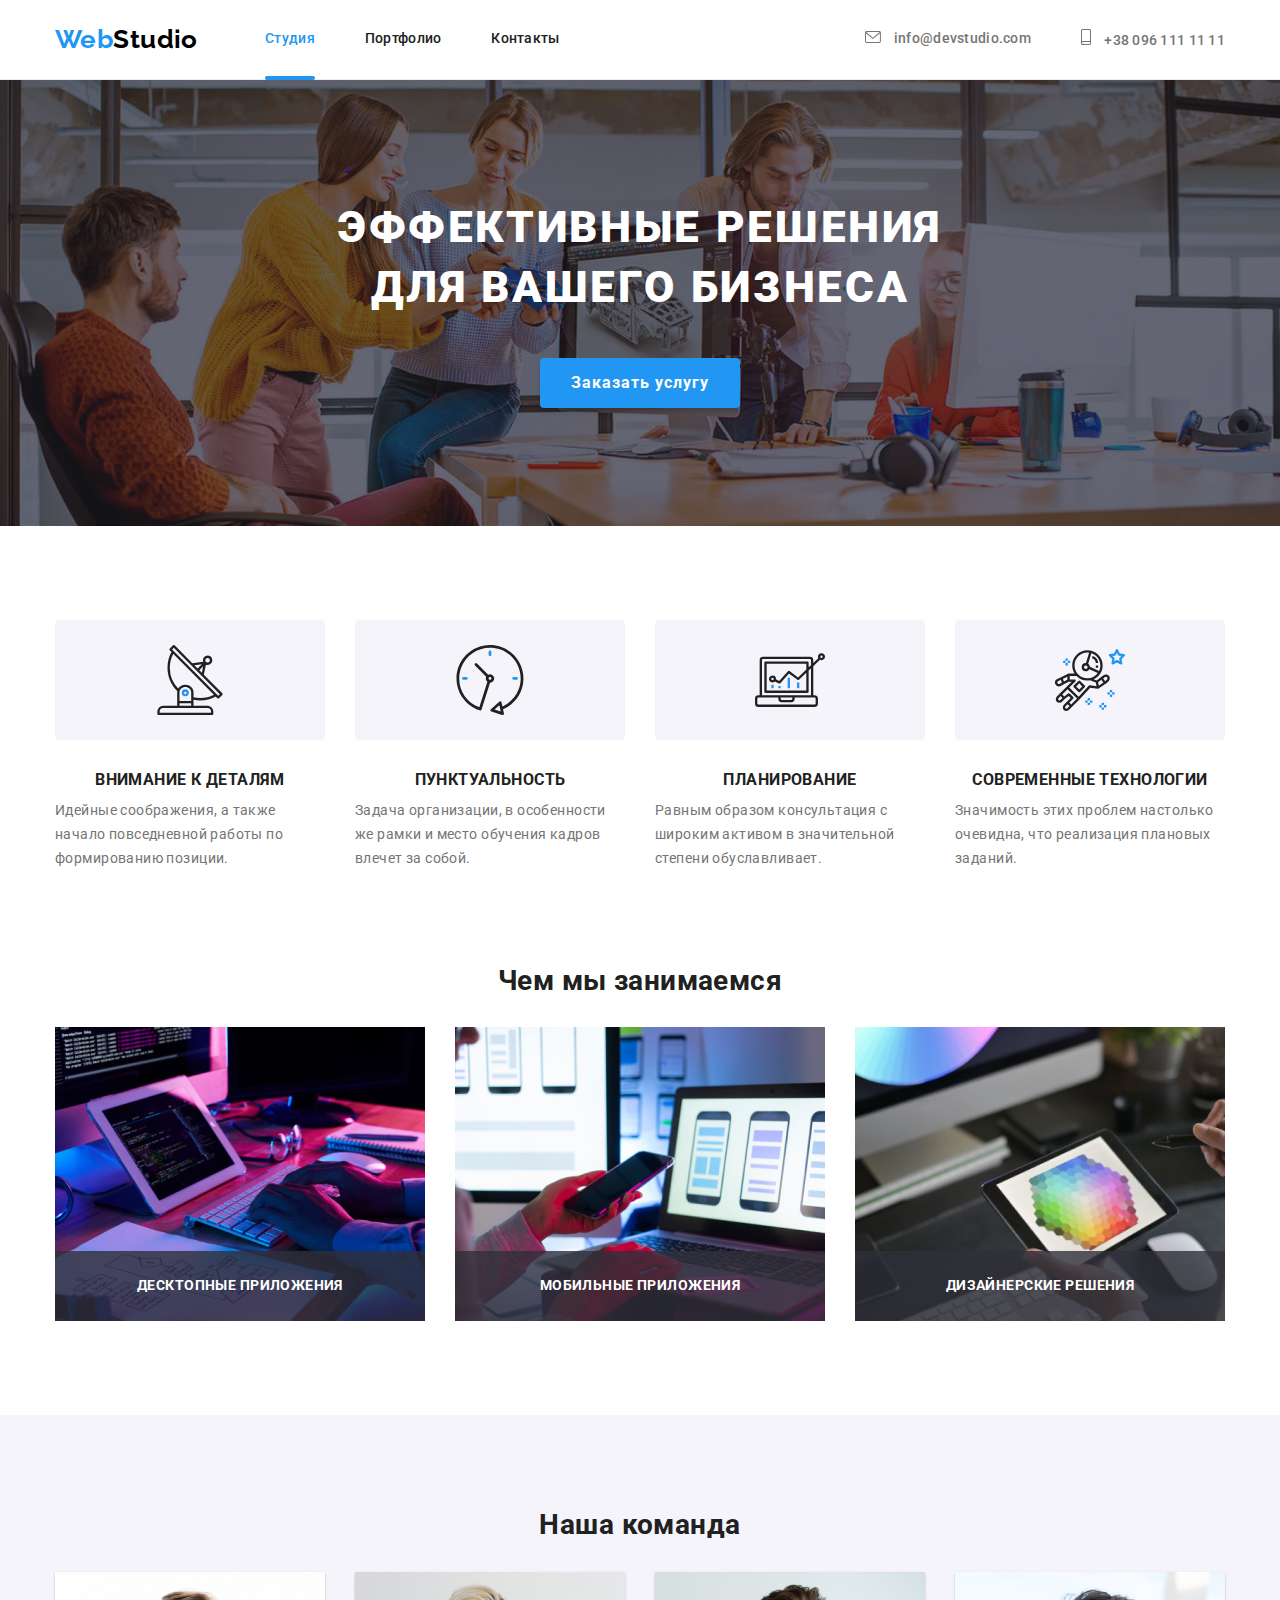
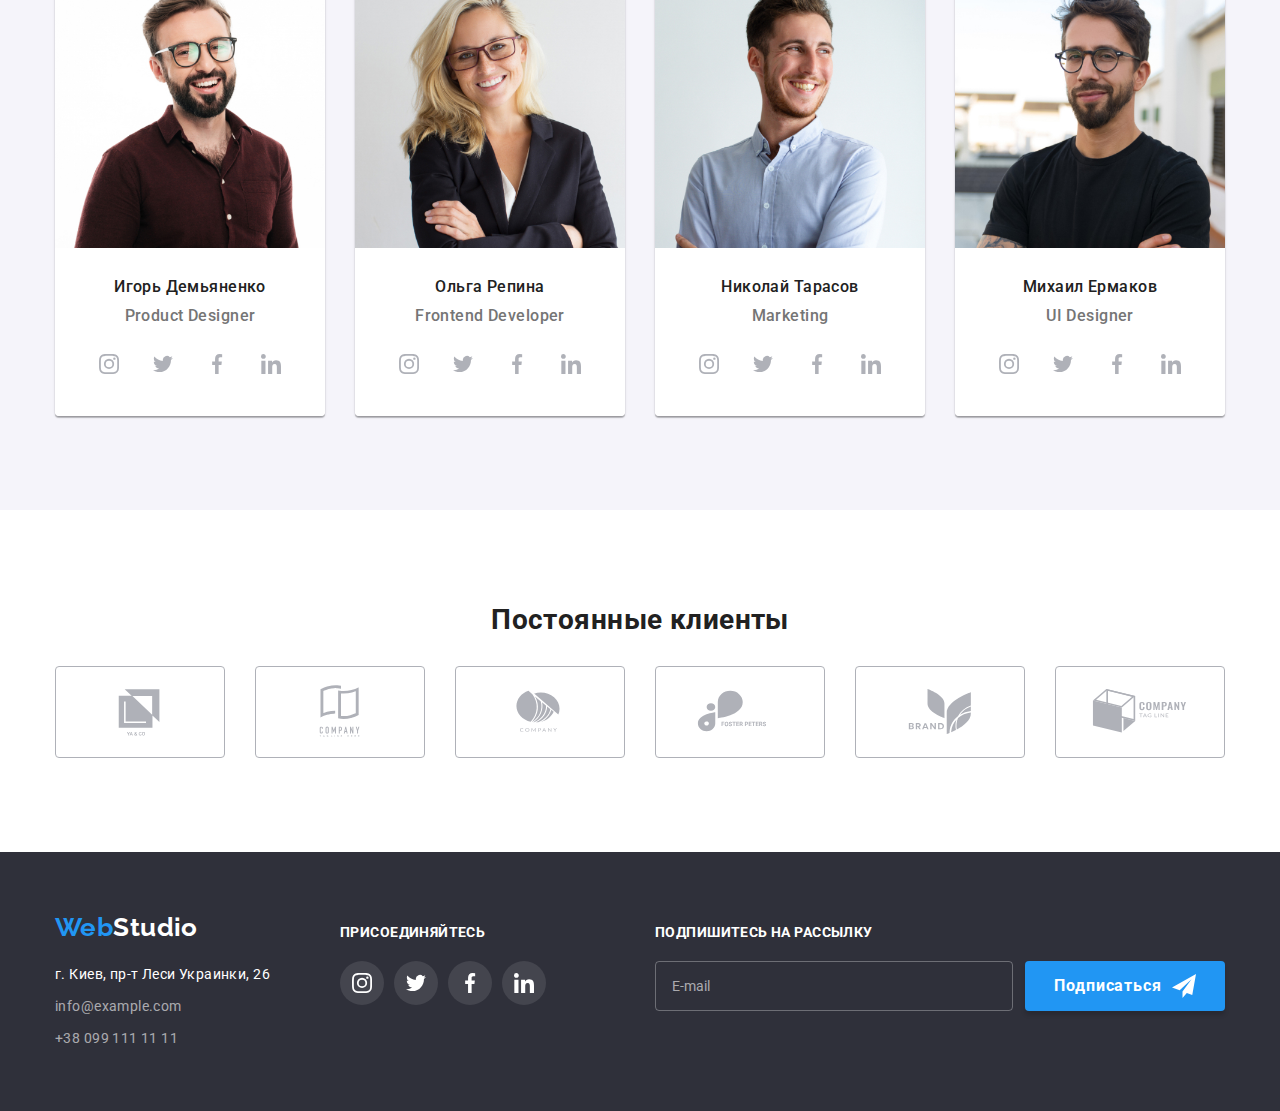
==== commit 1d27cc19: "backgroud-img" ====
--- a/index.html
+++ b/index.html
@@ -27,7 +27,7 @@
       href="./css/main.min.css"/>
     <title lang="en">WebStudio</title>
   </head>
-  <body>
+  <body class="body">
     <!-- header -->
     <header class="header">
       <div class="header__container container">
@@ -40,81 +40,88 @@
           aria-controls="header-menu">
           <svg 
             class="button-menu__icon" 
-            width="40" 
-            height="40"
+            width="24" 
+            height="16"
             aria-label="переключатель мобильного меню">
             <use class="button-menu__icon--open" href="./images/svg/icons.svg#icon-menu"></use>
-            <use class="button-menu__icon--close" href="./images/svg/symbol-defs.svg#icon-close-black-18dp-2-1-1"></use>
+          </svg>
+          <svg 
+            class="button-menu__icon" 
+            width="19" 
+            height="19"
+            aria-label="переключатель мобильного меню">
+            <use class="button-menu__icon--close" href="./images/svg/icons.svg#icon-close_24px-1"></use>
           </svg>
         </button>
         <div class="header__menu" id="header-menu" data-menu>
-          <nav class="nav header__nav">       
-            <ul class="nav__list list">
-              <li class="nav__item nav__item nav__item--dark nav__item--current">
-                <a class="nav__link link" href="./index.html">Студия</a>
-              </li>
-              <li class="nav__item nav__item nav__item--dark">
-                <a class="nav__link link" href="./portfolio.html">Портфолио</a>
-              </li>
-              <li class="nav__item nav__item nav__item--dark">
-                <a class="nav__link link" href="">Контакты</a>
-              </li>
-            </ul>
-          </nav>
-          <div class="header__contact">
-            <ul class="contact list">
-              <li class="contact__item">
-                <a class="contact__link link" href="mailto:info@devstudio.com">
-                  <svg class="contact__icon contact__icon--tablet" width="14" height="10">
-                    <use href="./images/svg/symbol-defs.svg#icon-envelope"></use>
-                  </svg>
-                  <svg class="contact__icon contact__icon--desktop" width="16" height="12">
-                    <use href="./images/svg/symbol-defs.svg#icon-envelope"></use>
-                  </svg>
-                info@devstudio.com</a>
-              </li>
-              <li class="contact__item">
-                <a class="contact__link link" href="tel:+380961111111">
-                  <svg class="contact__icon contact__icon--tablet" width="10" height="14">
-                    <use href="./images/svg/symbol-defs.svg#icon-smartphone"></use>
-                  </svg>
-                  <svg class="contact__icon contact__icon--desktop" width="10" height="16">
-                    <use href="./images/svg/symbol-defs.svg#icon-smartphone"></use>
-                  </svg>
-                +38 096 111 11 11</a>
+          <!-- <div class="header__menu-container"> -->
+            <nav class="nav header__nav">       
+              <ul class="nav__list list">
+                <li class="nav__item nav__item nav__item--dark nav__item--current">
+                  <a class="nav__link link" href="./index.html">Студия</a>
+                </li>
+                <li class="nav__item nav__item nav__item--dark">
+                  <a class="nav__link link" href="./portfolio.html">Портфолио</a>
+                </li>
+                <li class="nav__item nav__item nav__item--dark">
+                  <a class="nav__link link" href="">Контакты</a>
+                </li>
+              </ul>
+            </nav>
+            <div class="header__contact">
+              <ul class="contact list">
+                <li class="contact__item">
+                  <a class="contact__link link" href="mailto:info@devstudio.com">
+                    <svg class="contact__icon contact__icon--tablet" width="14" height="10">
+                      <use href="./images/svg/symbol-defs.svg#icon-envelope"></use>
+                    </svg>
+                    <svg class="contact__icon contact__icon--desktop" width="16" height="12">
+                      <use href="./images/svg/symbol-defs.svg#icon-envelope"></use>
+                    </svg>
+                  info@devstudio.com</a>
+                </li>
+                <li class="contact__item">
+                  <a class="contact__link link" href="tel:+380961111111">
+                    <svg class="contact__icon contact__icon--tablet" width="10" height="14">
+                      <use href="./images/svg/symbol-defs.svg#icon-smartphone"></use>
+                    </svg>
+                    <svg class="contact__icon contact__icon--desktop" width="10" height="16">
+                      <use href="./images/svg/symbol-defs.svg#icon-smartphone"></use>
+                    </svg>
+                  +38 096 111 11 11</a>
+                </li>
+              </ul>
+              <ul class="header__network list">
+              <li class="header__item">
+                <a  class="header__link link" 
+                    href="https://www.instagram.com" 
+                    target="_blank" 
+                    rel="noreferer noopener">Instagram
+                </a>
+              </li>
+              <li class="header__item">
+                <a  class="header__link link" 
+                    href="https://twitter.com" 
+                    target="_blank" 
+                    rel="noreferer noopener">Twitter
+                </a>
+              </li>
+              <li class="header__item">
+                <a  class="header__link link" 
+                    href="https://uk-ua.facebook.com" 
+                    target="_blank" 
+                    rel="noreferer noopener">Facebook
+                </a>
+              </li>
+              <li class="header__item">
+                <a  class="header__link link" 
+                    href="https://www.linkedin.com" 
+                    target="_blank" 
+                    rel="noreferer noopener">Linkedin
+                </a>
               </li>
             </ul>
           </div>
-          <ul class="network header__network list">
-            <li class="network__item network__item--mobile">
-              <a  class="network__link network__link--mobile link" 
-                  href="https://www.instagram.com" 
-                  target="_blank" 
-                  rel="noreferer noopener">Instagram
-              </a>
-            </li>
-            <li class="network__item network__item--mobile">
-              <a  class="network__link network__link--mobile link" 
-                  href="https://twitter.com" 
-                  target="_blank" 
-                  rel="noreferer noopener">Twitter
-              </a>
-            </li>
-            <li class="network__item network__item--mobile">
-              <a  class="network__link network__link--mobile link" 
-                  href="https://uk-ua.facebook.com" 
-                  target="_blank" 
-                  rel="noreferer noopener">Facebook
-              </a>
-            </li>
-            <li class="network__item network__item--mobile">
-              <a  class="network__link network__link--mobile link" 
-                  href="https://www.linkedin.com" 
-                  target="_blank" 
-                  rel="noreferer noopener">Linkedin
-              </a>
-            </li>
-          </ul>
         </div>
       </div>
     </header>
@@ -185,19 +192,19 @@
           <ul class="specialization__list list">
             <li class="specialization__item">
               <div class="specialization__position">
-                <img class="specialization__image" src="./images/layout.jpg" alt="верстка сайтов" width="370" />
+                <img class="specialization__image" src="./images/layout-370.jpg" alt="верстка сайтов" width="370" />
                 <p class="specialization__text">Десктопные приложения</p>
               </div>
             </li>
             <li class="specialization__item">
               <div class="specialization__position">
-                <img class="specialization__image" src="./images/application.jpg" alt="разработка приложений" width="370" />
+                <img class="specialization__image" src="./images/application-370.jpg" alt="разработка приложений" width="370" />
                 <p class="specialization__text">Мобильные приложения</p>
               </div>
             </li>
             <li class="specialization__item">
               <div class="specialization__position">
-                <img class="specialization__image" src="./images/design.jpg" alt="дизайнерские решения" width="370" />
+                <img class="specialization__image" src="./images/design-370.jpg" alt="дизайнерские решения" width="370" />
                 <p class="specialization__text">Дизайнерские решения</p>
               </div>
             </li>
@@ -210,7 +217,12 @@
           <h2 class="section-title">Наша команда</h2>
           <ul class="staff__list list">
             <li class="staff__item">
-              <img class="staff__image" src="./images/product-designer.jpg" alt="мужчина улыбается" width="270" />
+              <img 
+                class="staff__image"
+                srcset=""
+                src="./images/product-designer-450.jpg" 
+                alt="мужчина улыбается" 
+                />
               <div class="staff__container">
                 <h3 class="staff__name">Игорь Демьяненко</h3>
                 <p class="staff__position" lang="en">Product Designer</p>
@@ -263,7 +275,7 @@
               </div>
             </li>
             <li class="staff__item">
-              <img class="staff__image" src="./images/frontend.jpg" alt="женщина в очках" width="270" />
+              <img class="staff__image" src="./images/frontend-450.jpg" alt="женщина в очках" width="270" />
               <div class="staff__container">
                 <h3 class="staff__name">Ольга Репина</h3>
                 <p class="staff__position" lang="en">Frontend Developer</p>
@@ -316,7 +328,7 @@
               </div>
             </li>
             <li class="staff__item">
-              <img class="staff__image" src="./images/marketing.jpg" alt="парень в белой рубашке" width="270" />
+              <img class="staff__image" src="./images/marketing-450.jpg" alt="парень в белой рубашке" width="270" />
               <div class="staff__container">
                 <h3 class="staff__name">Николай Тарасов</h3>
                 <p class="staff__position" lang="en">Marketing</p>
@@ -369,7 +381,7 @@
              </div>
             </li>
             <li class="staff__item">
-              <img class="staff__image" src="./images/ui-designer.jpg" alt="мужчина с бородой" width="270" />
+              <img class="staff__image" src="./images/ui-designer-450.jpg" alt="мужчина с бородой" width="270" />
               <div class="staff__container">
                 <h3 class="staff__name">Михаил Ермаков</h3>
                 <p class="staff__position" lang="en">UI Designer</p>
@@ -655,67 +667,6 @@
         </form>
       </div>
     </div>
-          <!-- Modal mobile-menu
-    <div class="modal mobile-menu__modal visually-hidden">
-      <button class="button-close button-close__mobile-menu button-close__mobile-menu--borderless button" type="button" data-modal-close aria-label="кнопка закрытия окна">
-        <svg class="button-close__svg" width="18" height="18">
-          <use href="./images/svg/symbol-defs.svg#icon-close-black-18dp-2-1-1"></use>
-        </svg>
-      </button>
-      <nav class="nav mobile-menu__nav">
-        <ul class="nav__list nav__list--mobile list">
-          <li class="nav__item nav__item--mobile nav__item--dark nav__item--current">
-            <a class="nav__link link" href="./index.html">Студия</a>
-          </li>
-          <li class="nav__item nav__item--mobile nav__item--dark">
-            <a class="nav__link link" href="./portfolio.html">Портфолио</a>
-          </li>
-          <li class="nav__item nav__item--mobile nav__item--dark">
-            <a class="nav__link link" href="">Контакты</a>
-          </li>
-        </ul>
-      </nav>
-      <ul class="contact list">
-        <li class="contact__item ccontact__item--mobile">
-          <a class="contact__link contact__link--mobile link" href="tel:+380961111111">
-            +38 096 111 11 11</a>
-        </li>
-        <li class="contact__item contact__item--mobile">
-          <a class="contact__link contact__link--mobile  link" href="mailto:info@devstudio.com">
-            info@devstudio.com</a>
-        </li>
-      </ul>
-      <ul class="network list">
-        <li class="network__item network__item--mobile">
-          <a  class="network__link network__link--mobile link" 
-              href="https://www.instagram.com" 
-              target="_blank" 
-              rel="noreferer noopener">Instagram
-          </a>
-        </li>
-        <li class="network__item network__item--mobile">
-          <a  class="network__link network__link--mobile link" 
-              href="https://twitter.com" 
-              target="_blank" 
-              rel="noreferer noopener">Twitter
-          </a>
-        </li>
-        <li class="network__item network__item--mobile">
-          <a  class="network__link network__link--mobile link" 
-              href="https://uk-ua.facebook.com" 
-              target="_blank" 
-              rel="noreferer noopener">Facebook
-          </a>
-        </li>
-        <li class="network__item network__item--mobile">
-          <a  class="network__link network__link--mobile link" 
-              href="https://www.linkedin.com" 
-              target="_blank" 
-              rel="noreferer noopener">Linkedin
-          </a>
-        </li>
-      </ul>
-    </div> -->
     <script src="./js/mobile-menu.js"></script>
     <script src="./js/modal.js"></script>
     <script src="./js/modal-submit.js"></script>
--- a/css/main.min.css
+++ b/css/main.min.css
@@ -1 +1 @@
-.form__input,.mail-form__input,.client__link{border-width:1px;border-style:solid;border-radius:4px}.license__label,.client__link,.network__link,.button-close,.button-submit--stylish{display:flex;justify-content:center;align-items:center}/*! modern-normalize v1.1.0 | MIT License | https://github.com/sindresorhus/modern-normalize */*,::before,::after{box-sizing:border-box}html{line-height:1.15;-webkit-text-size-adjust:100%;-moz-tab-size:4;tab-size:4}body{margin:0;font-family:system-ui,-apple-system,"Segoe UI",Roboto,Helvetica,Arial,sans-serif,"Apple Color Emoji","Segoe UI Emoji"}hr{height:0;color:inherit}abbr[title]{text-decoration:underline dotted}b,strong{font-weight:bolder}code,kbd,samp,pre{font-family:ui-monospace,SFMono-Regular,Consolas,"Liberation Mono",Menlo,monospace;font-size:1em}small{font-size:80%}sub,sup{font-size:75%;line-height:0;position:relative;vertical-align:baseline}sub{bottom:-0.25em}sup{top:-0.5em}table{text-indent:0;border-color:inherit}button,input,optgroup,select,textarea{font-family:inherit;font-size:100%;line-height:1.15;margin:0}button,select{text-transform:none}button,[type=button],[type=reset],[type=submit]{-webkit-appearance:button}::-moz-focus-inner{border-style:none;padding:0}:-moz-focusring{outline:1px dotted ButtonText}:-moz-ui-invalid{box-shadow:none}legend{padding:0}progress{vertical-align:baseline}::-webkit-inner-spin-button,::-webkit-outer-spin-button{height:auto}[type=search]{-webkit-appearance:textfield;outline-offset:-2px}::-webkit-search-decoration{-webkit-appearance:none}::-webkit-file-upload-button{-webkit-appearance:button;font:inherit}summary{display:list-item}.list{list-style:none;padding-left:0;margin:0}.link{text-decoration:none;color:inherit}.visually-hidden{position:absolute;width:1px;height:1px;margin:-1px;border:0;padding:0;white-space:nowrap;clip-path:inset(100%);clip:rect(0 0 0 0);overflow:hidden}.button{padding:0;cursor:pointer;text-align:center;font-family:inherit;font-size:16px;border:none;background-color:rgba(0,0,0,0);color:inherit}h1,h2,h3,h4,h5,h6,p{margin:0}body{margin:0;font-family:"Roboto",sans-serif;font-size:14px;font-weight:400;letter-spacing:.03em;color:#757575;background-color:#fff}.section{padding-top:60px;padding-bottom:60px}@media screen and (min-width: 1200px){.section{padding-top:94px;padding-bottom:94px}}.section-title{margin-bottom:30px;font-size:28px;line-height:1.17;text-align:center;color:#212121}.container{margin-left:auto;margin-right:auto;padding-left:15px;padding-right:15px;box-sizing:border-box}@media screen and (min-width: 480px){.container{width:480px}}@media screen and (min-width: 768px){.container{width:768px}}@media screen and (min-width: 1200px){.container{width:1200px}}.logo{font-family:"Raleway",sans-serif;font-size:24px;font-weight:700;line-height:1.38;color:#000}@media screen and (min-width: 1200px){.logo{font-size:26px;line-height:1.19}}.logo__web{color:#2196f3}.logo--darktheme{color:#fff}.button-submit{width:200px;height:50px;font-size:16px;font-weight:700;line-height:1.87;letter-spacing:.06em;border-radius:4px;color:#fff;background-color:#2196f3}.button-submit--hero{box-shadow:0px 4px 4px rgba(0,0,0,.15);transition-property:background-color,color;transition-duration:250ms;transition-timing-function:cubic-bezier(0.4, 0, 0.2, 1)}.button-submit--hero:hover,.button-submit--hero:focus{color:#2196f3;background-color:#fff}.button-submit--stylish{display:inline-flex;box-shadow:0px 4px 4px rgba(0,0,0,.15)}.button-submit__text{margin-right:10px}.button-submit__icon{text-align:center;fill:currentColor}.button-close{position:absolute;border-color:rgba(0,0,0,.1);border-radius:50%;border-style:solid;border-width:1px;color:#000;background-color:#fff;transition-property:color;transition-duration:250ms;transition-timing-function:cubic-bezier(0.4, 0, 0.2, 1)}.button-close:hover,.button-close:focus{color:#2196f3}.button-close__hero{width:30px;height:30px;right:8px;top:8px}.button-close__svg{fill:currentColor}.button-submit--modal{box-shadow:0px 4px 4px rgba(0,0,0,.15)}.radio-button{display:flex;margin-bottom:40px}@media screen and (max-width: 767px){.radio-button{flex-wrap:wrap;row-gap:15px;column-gap:8px}}@media screen and (min-width: 768px){.radio-button{justify-content:center;margin-bottom:30px}}@media screen and (min-width: 1200px){.radio-button{margin-bottom:50px}}@media screen and (min-width: 768px){.radio-button__item:not(:last-child){margin-right:8px}}.radio-button__option{color:#212121;background-color:#f5f4fa;font-size:16px;font-weight:500;line-height:1.63;padding:6px 22px;border-radius:4px;transition-property:background-color,color,box-shadow;transition-duration:250ms;transition-timing-function:cubic-bezier(0.4, 0, 0.2, 1)}.radio-button__option:hover,.radio-button__option:focus{color:#fff;background-color:#2196f3;box-shadow:0px 3px 1px rgba(0,0,0,.1),0px 1px 2px rgba(0,0,0,.08),0px 2px 2px rgba(0,0,0,.12)}.button-menu{width:40px;height:40px}@media screen and (min-width: 768px){.button-menu{display:none}}.button-menu__icon{fill:#000}.button-menu:hover .button-menu__icon{fill:#2196f3}.button-menu.is-open{position:absolute;top:10px;right:15px;z-index:100}.button-menu.is-open .button-menu__icon--close{visibility:visible;opacity:1;transition-property:visibility;transition-duration:250ms;transition-timing-function:cubic-bezier(0.4, 0, 0.2, 1)}.button-menu.is-open .button-menu__icon--open{visibility:hidden;opacity:0;transition-property:visibility;transition-duration:250ms;transition-timing-function:cubic-bezier(0.4, 0, 0.2, 1)}.button-menu .button-menu__icon--close{visibility:hidden;opacity:0}.network{display:inline-flex}.network__item{width:44px;height:44px}.network__item:not(:last-child){margin-right:10px}.network__link{width:100%;height:100%;border-radius:50%;color:#afb1b8;background-color:inherit;transition-property:color,background-color;transition-duration:250ms;transition-timing-function:cubic-bezier(0.4, 0, 0.2, 1)}.network__link:hover,.network__link:focus{color:#fff;background-color:#2196f3}.network__icon{fill:currentColor}.network__link--dark{color:#fff;background-color:rgba(255,255,255,.1);transition-property:background-color;transition-duration:250ms;transition-timing-function:cubic-bezier(0.4, 0, 0.2, 1)}.network__link--dark:hover,.network__link--dark:focus{background-color:#2196f3}.network__link--mobile .network__link--mobile{display:inline-block;font-size:18px;font-weight:500;line-height:1.22;letter-spacing:.02em;color:#2196f3}.network__link--mobile .network__link--mobile:hover,.network__link--mobile .network__link--mobile:focus{color:#2196f3;background-color:rgba(0,0,0,0)}.network__link--mobile .network__link--mobile::after{content:"";width:2px;height:100%;margin-left:10px;background-color:#000}.header{border-bottom-width:1px;border-bottom-style:solid;border-bottom-color:#ececec}@media screen and (max-width: 767px){.header{padding-top:10px;padding-bottom:10px}}@media screen and (min-width: 768px)and (max-width: 1199px){.header{padding-top:21px;padding-bottom:21px}}@media screen and (min-width: 1200px){.header{padding-top:24px;padding-bottom:24px}}.header__container{display:flex;align-items:center;justify-content:space-between}@media screen and (min-width: 768px)and (max-width: 1199px){.header__nav{margin-right:84px}}@media screen and (min-width: 1200px){.header__nav{margin-right:305px}}@media screen and (max-width: 767px){.header__contact{margin-bottom:64px}}.header__menu{visibility:hidden;opacity:0;transition-property:visibility,opacity;transition-duration:250ms;transition-timing-function:cubic-bezier(0.4, 0, 0.2, 1)}@media screen and (max-width: 767px){.header__menu{background-color:#fff;padding:48px 40px;position:absolute;top:0;left:0;width:100%}.header__menu.is-open{visibility:visible;opacity:1}}@media screen and (min-width: 768px){.header__menu{display:flex;align-items:center;justify-content:space-between;visibility:visible;opacity:1}}@media screen and (min-width: 768px){.header__network{display:none}}.nav__list{font-size:40px;font-weight:500;line-height:1.17;letter-spacing:.02em}@media screen and (min-width: 768px){.nav__list{font-size:14px;line-height:1.14;display:flex;align-items:center}}@media screen and (max-width: 767px){.nav__item:not(:last-child){margin-bottom:32px}}@media screen and (min-width: 768px){.nav__item:not(:last-child){margin-right:50px}}.nav__item--dark{position:relative;color:#212121}.nav__item--current{color:#2196f3}@media screen and (min-width: 768px){.nav__item--current::after{width:100%;height:4px;position:absolute;left:0;content:"";border-radius:2px;background-color:#2196f3}}@media screen and (min-width: 768px)and (min-width: 768px)and (max-width: 1199px){.nav__item--current::after{bottom:-35px}}@media screen and (min-width: 768px)and (min-width: 1200px){.nav__item--current::after{bottom:-33px}}@media screen and (min-width: 1200px){.nav__link:hover,.nav__link:focus{transition-property:color;transition-duration:250ms;transition-timing-function:cubic-bezier(0.4, 0, 0.2, 1);color:#2196f3}}.contact{font-size:24px;font-weight:500;line-height:1.17;letter-spacing:.02em}@media screen and (max-width: 767px){.contact{display:flex;flex-direction:column-reverse}}@media screen and (min-width: 768px){.contact{font-size:12px;line-height:1.14}}@media screen and (min-width: 1200px){.contact{display:flex;align-items:center;font-size:14px}}.contact__icon--desktop{display:none}@media screen and (min-width: 1200px){.contact__icon--desktop{display:initial;margin-right:10px;fill:currentColor}}.contact__icon--tablet{margin-right:8px;fill:currentColor}@media screen and (max-width: 767px),(min-width: 1200px){.contact__icon--tablet{display:none}}@media screen and (max-width: 767px){.contact__item:last-child{margin-bottom:32px;font-size:34px;color:#2196f3}}@media screen and (min-width: 768px)and (max-width: 1199px){.contact__item:not(:last-child){margin-bottom:10px}}@media screen and (min-width: 1200px){.contact__item:not(:last-child){margin-right:50px}}.contact__link{transition-property:color;transition-duration:250ms;transition-timing-function:cubic-bezier(0.4, 0, 0.2, 1)}.contact__link:hover,.contact__link:focus{color:#2196f3}.hero{padding-top:118px;padding-bottom:118px;max-width:1600px;margin-left:auto;margin-right:auto;background-image:linear-gradient(to right, rgba(47, 48, 58, 0.4), rgba(47, 48, 58, 0.4));background-repeat:no-repeat;background-size:cover;background-position:center;background-color:#2f303a}.hero__container{box-sizing:content-box;max-width:360px;text-align:center}@media screen and (min-width: 1200px){.hero__container{max-width:696px}}.hero__section-title{margin-bottom:30px;font-size:26px;font-weight:900;line-height:1.61;letter-spacing:.06em;text-transform:uppercase;text-align:center;color:#fff}@media screen and (min-width: 1200px){.hero__section-title{margin-bottom:40px;font-size:44px;line-height:1.36}}@media screen and (min-width: 768px){.principles__list{display:flex;flex-wrap:wrap;gap:30px}}.principle__container{height:120px;margin-bottom:30px;display:flex;align-items:center;justify-content:center;border-radius:4px;background-color:#f5f4fa}.principle__title{margin-bottom:10px;text-align:center;line-height:1.17;text-transform:uppercase;color:#212121}@media screen and (min-width: 768px){.principle__item{flex-basis:calc((100% - 30px)/2)}}@media screen and (max-width: 767px){.principle__item:not(:last-child){margin-bottom:30px}}@media screen and (min-width: 1200px){.principle__item{flex-basis:calc((100% - 90px)/4)}}.principle__text{line-height:1.71}@media screen and (max-width: 1199px){.specialization{display:none}}.specialization{padding-top:0}.specialization__list{display:flex}.specialization__item:not(:last-child){margin-right:30px}.specialization__position{position:relative}.specialization__image{display:block}.specialization__text{padding:27px 0;width:100%;height:70px;box-sizing:border-box;position:absolute;bottom:0;font-weight:700;line-height:1.14;text-align:center;text-transform:uppercase;color:#fff;background-color:rgba(47,48,58,.8)}.staff{background-color:#f5f4fa}@media screen and (min-width: 768px){.staff__list{display:flex;flex-wrap:wrap;gap:30px}}.staff__item{box-shadow:0px 1px 3px rgba(0,0,0,.12),0px 1px 1px rgba(0,0,0,.14),0px 2px 1px rgba(0,0,0,.2);border-radius:0px 0px 4px 4px}@media screen and (max-width: 767px){.staff__item:not(:last-child){margin-bottom:30px}}@media screen and (min-width: 768px){.staff__item{flex-basis:calc((100% - 30px)/2)}}@media screen and (min-width: 1200px){.staff__item{flex-basis:calc((100% - 90px)/4)}}.staff__container{padding-top:30px;padding-bottom:24px;text-align:center}.staff__name{margin-bottom:10px;font-size:16px;font-weight:500;line-height:1.17;color:#212121}.staff__position{margin-bottom:16px;font-size:16px;font-weight:500;line-height:1.17}.client__list{display:flex;flex-wrap:wrap;gap:30px}.client__item{flex-basis:calc((100% - 30px)/2)}@media screen and (min-width: 768px){.client__item{flex-basis:calc((100% - 60px)/3)}}@media screen and (min-width: 1200px){.client__item{flex-basis:calc((100% - 150px)/6)}}.client__link{height:92px;border-color:#afb1b8;color:#afb1b8;transition-property:color,background-color;transition-duration:250ms;transition-timing-function:cubic-bezier(0.4, 0, 0.2, 1)}.client__link:hover,.client__link:focus{color:#2196f3;border-color:#2196f3}.client__icon{fill:currentColor}.footer{background-color:#2f303a;padding-top:60px;padding-bottom:60px}@media screen and (min-width: 1200px){.footer__container{display:flex;justify-content:space-between}}@media screen and (min-width: 768px){.footer__active{display:flex;justify-content:space-evenly}}@media screen and (min-width: 768px)and (max-width: 1199px){.footer__active{margin-bottom:60px}}@media screen and (min-width: 1200px){.footer__address{margin-right:70px}}@media screen and (max-width: 767px){.footer__address,.footer__network{margin-bottom:60px}}@media screen and (max-width: 1199px){.footer__address,.footer__network,.footer__mail{text-align:center}}.footer__logo{margin-bottom:20px;display:block}.address{font-style:inherit}.address__item{line-height:1.71;color:rgba(255,255,255,.6)}.address__item:first-child{color:#fff}.address__item:not(:last-child){margin-bottom:8px}.address__link{transition-property:color;transition-duration:250ms;transition-timing-function:cubic-bezier(0.4, 0, 0.2, 1)}.address__link:hover,.address__link:focus{color:#2196f3}.footer__title{display:block;color:#fff;text-transform:uppercase;line-height:1.17;margin-bottom:20px}@media screen and (min-width: 768px){.footer__network{padding-top:5px}}@media screen and (min-width: 1200px){.footer__network{padding-top:12px}}@media screen and (min-width: 1200px){.footer__mail{padding-top:12px}}.mail-form{text-align:center}@media screen and (min-width: 1200px){.mail-form{display:flex}}.mail-form__input{width:100%;height:50px;padding:15px 16px;box-sizing:border-box;font-family:inherit;font-size:inherit;outline:none;border-color:rgba(255,255,255,.3);color:#fff;background-color:rgba(0,0,0,0)}@media screen and (max-width: 1199px){.mail-form__input{margin-bottom:20px}}@media screen and (min-width: 1200px){.mail-form__input{margin-right:12px;width:358px}}@media screen and (min-width: 768px)and (max-width: 1199px){.mail-form__input{width:450px;display:block;margin-right:auto;margin-left:auto}}.mail-form__input::placeholder{line-height:1.25;color:rgba(255,255,255,.6)}.backdrop{width:100%;height:100%;position:fixed;top:0;left:0;visibility:visible;background-color:rgba(0,0,0,.2);transition-property:opacity,visibility;transition-duration:250ms;transition-timing-function:cubic-bezier(0.4, 0, 0.2, 1)}.backdrop.is-hidden{opacity:0;visibility:hidden;pointer-events:none}.modal{min-width:450px;min-height:609px;padding:40px;box-sizing:border-box;position:absolute;top:50%;left:50%;transform:translate(-50%, -50%) scale(1);background-color:#fff;box-shadow:0px 1px 3px rgba(0,0,0,.12),0px 1px 1px rgba(0,0,0,.14),0px 2px 1px rgba(0,0,0,.2);border-radius:4px;transition-property:transform;transition-duration:250ms;transition-timing-function:cubic-bezier(0.4, 0, 0.2, 1)}@media screen and (min-width: 1200px){.modal{min-width:528px;min-height:581px}}.is-hidden>.modal{transform:translate(-50%, -50%) scale(1.5)}.form__title{margin-bottom:12px;display:block;text-align:center;font-size:20px;line-height:1.15;color:#212121}.form__list{margin-bottom:20px}.form__item{margin-bottom:10px;display:flex;flex-direction:column;position:relative}.form__item:last-child{margin-bottom:0}.form__label{margin-bottom:4px;font-size:12px;line-height:1.17;letter-spacing:.01em}.form__input{box-sizing:border-box;padding:12px 12px 12px 42px;height:40px;font-family:inherit;line-height:1.17;letter-spacing:.01em;border-color:rgba(33,33,33,.2);outline:none;resize:none;transition-property:fill;transition-duration:250ms;transition-timing-function:cubic-bezier(0.4, 0, 0.2, 1)}.form__input:last-child{padding:12px;height:120px}.form__input:focus{border-color:#2196f3}.form__input::placeholder{letter-spacing:.01em;line-height:1.14;color:rgba(117,117,117,.5)}.form__icon{position:absolute;bottom:11px;left:12px;fill:#212121;transition-property:fill;transition-duration:250ms;transition-timing-function:cubic-bezier(0.4, 0, 0.2, 1)}.form__input:focus~.form__icon{fill:#2196f3}.license{margin-bottom:30px}.license__choice{display:inline-flex;justify-content:center;align-items:center;width:16px;height:15px;background-color:#fff;border-radius:2px;outline:#212121 2px solid;outline-offset:-2px}.license__icon-choice{fill:#fff}.license__input:checked+.license__choice{background-color:#2196f3;outline-color:#2196f3}.license__choice{margin-right:7px}.license,.form__submit{text-align:center}.license__text{user-select:none}.license__label{font-size:12px;line-height:1.17;letter-spacing:.01em}@media screen and (min-width: 1200px){.license__label{font-size:14px;line-height:1.71}}.license__link{text-decoration:underline;color:#2196f3}@media screen and (min-width: 768px){.work__list{display:flex;flex-wrap:wrap;gap:30px}}.work__item{transition-property:box-shadow;transition-duration:250ms;transition-timing-function:cubic-bezier(0.4, 0, 0.2, 1)}.work__item:hover,.work__item:focus{box-shadow:0px 1px 1px rgba(0,0,0,.12),0px 4px 4px rgba(0,0,0,.06),1px 4px 6px rgba(0,0,0,.16)}@media screen and (min-width: 768px){.work__item{flex-basis:calc((100% - 30px)/2)}}@media screen and (min-width: 1200px){.work__item{flex-basis:calc((100% - 60px)/3)}}.work__container{padding:20px 24px;border-color:#eee;border-width:1px;border-style:solid;border-top-width:0}.work__thumb{position:relative;overflow:hidden}.work__image{display:block}.work__overlay{display:flex;height:100%;width:100%;position:absolute;transition-property:transform;transition-duration:250ms;transition-timing-function:cubic-bezier(0.4, 0, 0.2, 1)}.work__item:hover .work__overlay,.work__item:focus .work__overlay{transform:translateY(-100%)}.work__description{padding:63px 24px 0 24px;font-size:18px;line-height:1.56;color:#fff;background-color:rgba(33,150,243,.9)}@media screen and (max-width: 380px){.work__description{padding:24px 24px 0 24px}}.work__title{color:#212121;font-size:18px;line-height:2;letter-spacing:.06em;padding-bottom:4px}.work__text{font-size:16px;line-height:1.87}/*# sourceMappingURL=main.min.css.map */+.form__input,.mail-form__input,.client__link{border-width:1px;border-style:solid;border-radius:4px}.license__label,.client__link,.network__link,.button-menu,.button-close,.button-submit--stylish{display:flex;justify-content:center;align-items:center}/*! modern-normalize v1.1.0 | MIT License | https://github.com/sindresorhus/modern-normalize */*,::before,::after{box-sizing:border-box}html{line-height:1.15;-webkit-text-size-adjust:100%;-moz-tab-size:4;tab-size:4}body{margin:0;font-family:system-ui,-apple-system,"Segoe UI",Roboto,Helvetica,Arial,sans-serif,"Apple Color Emoji","Segoe UI Emoji"}hr{height:0;color:inherit}abbr[title]{text-decoration:underline dotted}b,strong{font-weight:bolder}code,kbd,samp,pre{font-family:ui-monospace,SFMono-Regular,Consolas,"Liberation Mono",Menlo,monospace;font-size:1em}small{font-size:80%}sub,sup{font-size:75%;line-height:0;position:relative;vertical-align:baseline}sub{bottom:-0.25em}sup{top:-0.5em}table{text-indent:0;border-color:inherit}button,input,optgroup,select,textarea{font-family:inherit;font-size:100%;line-height:1.15;margin:0}button,select{text-transform:none}button,[type=button],[type=reset],[type=submit]{-webkit-appearance:button}::-moz-focus-inner{border-style:none;padding:0}:-moz-focusring{outline:1px dotted ButtonText}:-moz-ui-invalid{box-shadow:none}legend{padding:0}progress{vertical-align:baseline}::-webkit-inner-spin-button,::-webkit-outer-spin-button{height:auto}[type=search]{-webkit-appearance:textfield;outline-offset:-2px}::-webkit-search-decoration{-webkit-appearance:none}::-webkit-file-upload-button{-webkit-appearance:button;font:inherit}summary{display:list-item}.list{list-style:none;padding-left:0;margin:0}.link{text-decoration:none;color:inherit}.visually-hidden{position:absolute;width:1px;height:1px;margin:-1px;border:0;padding:0;white-space:nowrap;clip-path:inset(100%);clip:rect(0 0 0 0);overflow:hidden}.button{padding:0;cursor:pointer;text-align:center;font-family:inherit;font-size:16px;border:none;background-color:rgba(0,0,0,0);color:inherit}h1,h2,h3,h4,h5,h6,p{margin:0}body{margin:0;font-family:"Roboto",sans-serif;font-size:14px;font-weight:400;letter-spacing:.03em;color:#757575;background-color:#fff}.body.modal-open{overflow:hidden}img{display:block;max-width:100%;height:auto}.section{padding-top:60px;padding-bottom:60px}@media screen and (min-width: 1200px){.section{padding-top:94px;padding-bottom:94px}}.section-title{margin-bottom:30px;font-size:28px;line-height:1.17;text-align:center;color:#212121}.container{margin-left:auto;margin-right:auto;padding-left:15px;padding-right:15px;box-sizing:border-box}@media screen and (min-width: 480px){.container{width:480px}}@media screen and (min-width: 768px){.container{width:768px}}@media screen and (min-width: 1200px){.container{width:1200px}}.logo{font-family:"Raleway",sans-serif;font-size:24px;font-weight:700;line-height:1.38;color:#000}@media screen and (min-width: 1200px){.logo{font-size:26px;line-height:1.19}}.logo__web{color:#2196f3}.logo--darktheme{color:#fff}.button-submit{width:200px;height:50px;font-size:16px;font-weight:700;line-height:1.87;letter-spacing:.06em;border-radius:4px;color:#fff;background-color:#2196f3}.button-submit--hero{box-shadow:0px 4px 4px rgba(0,0,0,.15);transition-property:background-color,color;transition-duration:250ms;transition-timing-function:cubic-bezier(0.4, 0, 0.2, 1)}.button-submit--hero:hover,.button-submit--hero:focus{color:#2196f3;background-color:#fff}.button-submit--stylish{display:inline-flex;box-shadow:0px 4px 4px rgba(0,0,0,.15)}.button-submit__text{margin-right:10px}.button-submit__icon{text-align:center;fill:currentColor}.button-close{position:absolute;border-color:rgba(0,0,0,.1);border-radius:50%;border-style:solid;border-width:1px;color:#000;background-color:#fff;transition-property:color;transition-duration:250ms;transition-timing-function:cubic-bezier(0.4, 0, 0.2, 1)}.button-close:hover,.button-close:focus{color:#2196f3}.button-close__hero{width:30px;height:30px;right:8px;top:8px}.button-close__svg{fill:currentColor}.button-submit--modal{box-shadow:0px 4px 4px rgba(0,0,0,.15)}.radio-button{display:flex;margin-bottom:40px}@media screen and (max-width: 767px){.radio-button{flex-wrap:wrap;row-gap:15px;column-gap:8px}}@media screen and (min-width: 768px){.radio-button{justify-content:center;margin-bottom:30px}}@media screen and (min-width: 1200px){.radio-button{margin-bottom:50px}}@media screen and (min-width: 768px){.radio-button__item:not(:last-child){margin-right:8px}}.radio-button__option{color:#212121;background-color:#f5f4fa;font-size:16px;font-weight:500;line-height:1.63;padding:6px 22px;border-radius:4px;transition-property:background-color,color,box-shadow;transition-duration:250ms;transition-timing-function:cubic-bezier(0.4, 0, 0.2, 1)}.radio-button__option:hover,.radio-button__option:focus{color:#fff;background-color:#2196f3;box-shadow:0px 3px 1px rgba(0,0,0,.1),0px 1px 2px rgba(0,0,0,.08),0px 2px 2px rgba(0,0,0,.12)}.button-menu{width:40px;height:40px}@media screen and (min-width: 768px){.button-menu{display:none}}.button-menu:hover .button-menu__icon--close,.button-menu:hover .button-menu__icon--open{fill:#2196f3}.button-menu.is-open{position:absolute;top:10px;right:15px;z-index:100}.button-menu.is-open .button-menu__icon--close{display:block}.button-menu.is-open .button-menu__icon--open{display:none}.button-menu .button-menu__icon--close{display:none}.button-menu__icon--close{fill:#212121}.button-menu__icon--open{fill:#000}.network{display:inline-flex}.network__item{width:44px;height:44px}.network__item:not(:last-child){margin-right:10px}.network__link{width:100%;height:100%;border-radius:50%;color:#afb1b8;background-color:inherit;transition-property:color,background-color;transition-duration:250ms;transition-timing-function:cubic-bezier(0.4, 0, 0.2, 1)}.network__link:hover,.network__link:focus{color:#fff;background-color:#2196f3}.network__icon{fill:currentColor}.network__link--dark{color:#fff;background-color:rgba(255,255,255,.1);transition-property:background-color;transition-duration:250ms;transition-timing-function:cubic-bezier(0.4, 0, 0.2, 1)}.network__link--dark:hover,.network__link--dark:focus{background-color:#2196f3}.network__link--mobile .network__link--mobile{display:inline-block;font-size:18px;font-weight:500;line-height:1.22;letter-spacing:.02em;color:#2196f3}.network__link--mobile .network__link--mobile:hover,.network__link--mobile .network__link--mobile:focus{color:#2196f3;background-color:rgba(0,0,0,0)}.network__link--mobile .network__link--mobile::after{content:"";width:2px;height:100%;margin-left:10px;background-color:#000}.header{border-bottom-width:1px;border-bottom-style:solid;border-bottom-color:#ececec}@media screen and (max-width: 767px){.header{padding-top:10px;padding-bottom:10px}}@media screen and (min-width: 768px)and (max-width: 1199px){.header{padding-top:21px;padding-bottom:21px}}@media screen and (min-width: 1200px){.header{padding-top:24px;padding-bottom:24px}}.header__container{display:flex;align-items:center;justify-content:space-between}@media screen and (min-width: 768px)and (max-width: 1199px){.header__nav{margin-right:84px}}@media screen and (min-width: 1200px){.header__nav{margin-right:305px}}@media screen and (max-width: 767px){.contact{margin-bottom:64px}}.header__menu{display:none;background-color:#fff}@media screen and (max-width: 767px){.header__menu{width:100%;height:100vh;padding:48px 40px;position:absolute;z-index:10;top:0;left:0;bottom:0;right:0;overflow-y:scroll}.header__menu.is-open{display:flex;flex-direction:column;justify-content:space-between}}@media screen and (min-width: 768px){.header__menu{display:flex;align-items:center;justify-content:space-between}}.header__network{display:flex}.header__item{font-size:18px;font-weight:500;line-height:1.22;letter-spacing:.02em;color:#2196f3}.header__item:not(:last-child){margin-right:10px}.header__item:not(:last-child)::after{content:"";margin-left:10px;width:1px;height:100%;outline:1px solid rgba(33,33,33,.2)}@media screen and (min-width: 768px){.header__network{display:none}}.nav__list{font-size:40px;font-weight:500;line-height:1.17;letter-spacing:.02em}@media screen and (min-width: 768px){.nav__list{font-size:14px;line-height:1.14;display:flex;align-items:center}}@media screen and (max-width: 767px){.nav__item:not(:last-child){margin-bottom:32px}}@media screen and (min-width: 768px){.nav__item:not(:last-child){margin-right:50px}}.nav__item--dark{position:relative;color:#212121}.nav__item--current{color:#2196f3}@media screen and (min-width: 768px){.nav__item--current::after{width:100%;height:4px;position:absolute;left:0;content:"";border-radius:2px;background-color:#2196f3}}@media screen and (min-width: 768px)and (min-width: 768px)and (max-width: 1199px){.nav__item--current::after{bottom:-35px}}@media screen and (min-width: 768px)and (min-width: 1200px){.nav__item--current::after{bottom:-33px}}@media screen and (min-width: 768px){.nav__link:hover,.nav__link:focus{transition-property:color;transition-duration:250ms;transition-timing-function:cubic-bezier(0.4, 0, 0.2, 1);color:#2196f3}}.contact{font-size:24px;font-weight:500;line-height:1.17;letter-spacing:.02em}@media screen and (max-width: 767px){.contact{display:flex;flex-direction:column-reverse}}@media screen and (min-width: 768px){.contact{font-size:12px;line-height:1.14}}@media screen and (min-width: 1200px){.contact{display:flex;align-items:center;font-size:14px}}.contact__icon--desktop{display:none}@media screen and (min-width: 1200px){.contact__icon--desktop{display:initial;margin-right:10px;fill:currentColor}}.contact__icon--tablet{margin-right:8px;fill:currentColor}@media screen and (max-width: 767px),(min-width: 1200px){.contact__icon--tablet{display:none}}@media screen and (max-width: 321px){.contact__item:last-child{margin-bottom:32px;font-size:26px;color:#2196f3}}@media screen and (min-width: 322px)and (max-width: 341px){.contact__item:last-child{margin-bottom:32px;font-size:26px;color:#2196f3}}@media screen and (min-width: 342px)and (max-width: 373px){.contact__item:last-child{margin-bottom:32px;font-size:30px;color:#2196f3}}@media screen and (min-width: 374px)and (max-width: 768px){.contact__item:last-child{margin-bottom:32px;font-size:34px;color:#2196f3}}@media screen and (min-width: 768px)and (max-width: 1199px){.contact__item:not(:last-child){margin-bottom:10px}}@media screen and (min-width: 1200px){.contact__item:not(:last-child){margin-right:50px}}.contact__link{transition-property:color;transition-duration:250ms;transition-timing-function:cubic-bezier(0.4, 0, 0.2, 1)}.contact__link:hover,.contact__link:focus{color:#2196f3}.hero{padding-top:118px;padding-bottom:118px;max-width:480px;margin-left:auto;margin-right:auto;background-repeat:no-repeat;background-size:cover;background-position:center;background-color:#2f303a;background-image:linear-gradient(to right, rgba(47, 48, 58, 0.4), rgba(47, 48, 58, 0.4)),url(../../images/background-img-450.jpg)}@media(min-device-pixel-ratio: 2),(min-resolution: 192dpi),(min-resolution: 2dppx){.hero{background-image:linear-gradient(to right, rgba(47, 48, 58, 0.4), rgba(47, 48, 58, 0.4)),url(../../images/background-img-900.jpg)}}@media screen and (min-width: 480px){.hero{max-width:768px;background-image:linear-gradient(to right, rgba(47, 48, 58, 0.4), rgba(47, 48, 58, 0.4)),url(../../images/background-img-768.jpg)}}@media screen and (min-width: 480px)and (min-device-pixel-ratio: 2),screen and (min-width: 480px)and (min-resolution: 192dpi),screen and (min-width: 480px)and (min-resolution: 2dppx){.hero{background-image:linear-gradient(to right, rgba(47, 48, 58, 0.4), rgba(47, 48, 58, 0.4)),url(../../images/background-img-1536.jpg)}}@media screen and (min-width: 768px){.hero{max-width:1600px;background-image:linear-gradient(to right, rgba(47, 48, 58, 0.4), rgba(47, 48, 58, 0.4)),url(../../images/background-img-1600.jpg)}}@media screen and (min-width: 768px)and (min-device-pixel-ratio: 2),screen and (min-width: 768px)and (min-resolution: 192dpi),screen and (min-width: 768px)and (min-resolution: 2dppx){.hero{background-image:linear-gradient(to right, rgba(47, 48, 58, 0.4), rgba(47, 48, 58, 0.4)),url(../../images/background-img-3200.jpg)}}.hero__container{box-sizing:content-box;max-width:360px;text-align:center}@media screen and (min-width: 1200px){.hero__container{max-width:696px}}.hero__section-title{margin-bottom:30px;font-size:26px;font-weight:900;line-height:1.61;letter-spacing:.06em;text-transform:uppercase;text-align:center;color:#fff}@media screen and (min-width: 1200px){.hero__section-title{margin-bottom:40px;font-size:44px;line-height:1.36}}@media screen and (min-width: 768px){.principles__list{display:flex;flex-wrap:wrap;gap:30px}}.principle__container{height:120px;margin-bottom:30px;display:flex;align-items:center;justify-content:center;border-radius:4px;background-color:#f5f4fa}.principle__title{margin-bottom:10px;text-align:center;line-height:1.17;text-transform:uppercase;color:#212121}@media screen and (min-width: 768px){.principle__item{flex-basis:calc((100% - 30px)/2)}}@media screen and (max-width: 767px){.principle__item:not(:last-child){margin-bottom:30px}}@media screen and (min-width: 1200px){.principle__item{flex-basis:calc((100% - 90px)/4)}}.principle__text{line-height:1.71}@media screen and (max-width: 1199px){.specialization{display:none}}.specialization{padding-top:0}.specialization__list{display:flex}.specialization__item:not(:last-child){margin-right:30px}.specialization__position{position:relative}.specialization__image{display:block}.specialization__text{padding:27px 0;width:100%;height:70px;box-sizing:border-box;position:absolute;bottom:0;font-weight:700;line-height:1.14;text-align:center;text-transform:uppercase;color:#fff;background-color:rgba(47,48,58,.8)}.staff{background-color:#f5f4fa}@media screen and (min-width: 768px){.staff__list{display:flex;flex-wrap:wrap;gap:30px}}.staff__item{box-shadow:0px 1px 3px rgba(0,0,0,.12),0px 1px 1px rgba(0,0,0,.14),0px 2px 1px rgba(0,0,0,.2);border-radius:0px 0px 4px 4px}@media screen and (max-width: 767px){.staff__item:not(:last-child){margin-bottom:30px}}@media screen and (min-width: 768px){.staff__item{flex-basis:calc((100% - 30px)/2)}}@media screen and (min-width: 1200px){.staff__item{flex-basis:calc((100% - 90px)/4)}}.staff__container{padding-top:30px;padding-bottom:24px;text-align:center;border-radius:inherit;background-color:#fff}@media screen and (min-width: 1200px){.staff__container{padding-bottom:30px}}.staff__name{margin-bottom:10px;font-size:16px;font-weight:500;line-height:1.17;color:#212121}.staff__position{margin-bottom:16px;font-size:16px;font-weight:500;line-height:1.17}.client__list{display:flex;flex-wrap:wrap;gap:30px}.client__item{flex-basis:calc((100% - 30px)/2)}@media screen and (min-width: 768px){.client__item{flex-basis:calc((100% - 60px)/3)}}@media screen and (min-width: 1200px){.client__item{flex-basis:calc((100% - 150px)/6)}}.client__link{height:92px;border-color:#afb1b8;color:#afb1b8;transition-property:color,background-color;transition-duration:250ms;transition-timing-function:cubic-bezier(0.4, 0, 0.2, 1)}.client__link:hover,.client__link:focus{color:#2196f3;border-color:#2196f3}.client__icon{fill:currentColor}.footer{background-color:#2f303a;padding-top:60px;padding-bottom:60px}@media screen and (min-width: 1200px){.footer__container{display:flex;justify-content:space-between}}@media screen and (min-width: 768px){.footer__active{display:flex;justify-content:space-evenly}}@media screen and (min-width: 768px)and (max-width: 1199px){.footer__active{margin-bottom:60px}}@media screen and (min-width: 1200px){.footer__address{margin-right:70px}}@media screen and (max-width: 767px){.footer__address,.footer__network{margin-bottom:60px}}@media screen and (max-width: 1199px){.footer__address,.footer__network,.footer__mail{text-align:center}}.footer__logo{margin-bottom:20px;display:block}.address{font-style:inherit}.address__item{line-height:1.71;color:rgba(255,255,255,.6)}.address__item:first-child{color:#fff}.address__item:not(:last-child){margin-bottom:8px}.address__link{transition-property:color;transition-duration:250ms;transition-timing-function:cubic-bezier(0.4, 0, 0.2, 1)}.address__link:hover,.address__link:focus{color:#2196f3}.footer__title{display:block;color:#fff;text-transform:uppercase;line-height:1.17;margin-bottom:20px}@media screen and (min-width: 768px){.footer__network{padding-top:5px}}@media screen and (min-width: 1200px){.footer__network{padding-top:12px}}@media screen and (min-width: 1200px){.footer__mail{padding-top:12px}}.mail-form{text-align:center}@media screen and (min-width: 1200px){.mail-form{display:flex}}.mail-form__input{width:100%;height:50px;padding:15px 16px;box-sizing:border-box;font-family:inherit;font-size:inherit;outline:none;border-color:rgba(255,255,255,.3);color:#fff;background-color:rgba(0,0,0,0)}@media screen and (max-width: 1199px){.mail-form__input{margin-bottom:20px}}@media screen and (min-width: 1200px){.mail-form__input{margin-right:12px;width:358px}}@media screen and (min-width: 768px)and (max-width: 1199px){.mail-form__input{width:450px;display:block;margin-right:auto;margin-left:auto}}.mail-form__input::placeholder{line-height:1.25;color:rgba(255,255,255,.6)}.backdrop{width:100%;height:100%;padding:93px 15px;position:fixed;top:0;left:0;visibility:visible;background-color:rgba(0,0,0,.2);overflow-y:scroll;transition-property:opacity,visibility;transition-duration:250ms;transition-timing-function:cubic-bezier(0.4, 0, 0.2, 1)}.backdrop.is-hidden{opacity:0;visibility:hidden;pointer-events:none}.modal{padding:40px;box-sizing:border-box;transform:scale(1);background-color:#fff;box-shadow:0px 1px 3px rgba(0,0,0,.12),0px 1px 1px rgba(0,0,0,.14),0px 2px 1px rgba(0,0,0,.2);border-radius:4px;transition-property:transform;transition-duration:250ms;transition-timing-function:cubic-bezier(0.4, 0, 0.2, 1)}@media screen and (min-width: 558px){.modal{width:100%;max-width:528px;height:100%;max-height:581px;position:absolute;top:50%;left:50%;transform:translate(-50%, -50%) scale(1)}}.is-hidden>.modal{transform:scale(1.5)}@media screen and (min-width: 558px){.is-hidden>.modal{transform:translate(-50%, -50%) scale(1.5)}}.form__title{margin-bottom:12px;display:block;text-align:center;font-size:20px;line-height:1.15;color:#212121}.form__list{margin-bottom:20px}.form__item{margin-bottom:10px;display:flex;flex-direction:column;position:relative}.form__item:last-child{margin-bottom:0}.form__label{margin-bottom:4px;font-size:12px;line-height:1.17;letter-spacing:.01em}.form__input{box-sizing:border-box;padding:12px 12px 12px 42px;height:40px;font-family:inherit;line-height:1.17;letter-spacing:.01em;border-color:rgba(33,33,33,.2);outline:none;resize:none;transition-property:fill;transition-duration:250ms;transition-timing-function:cubic-bezier(0.4, 0, 0.2, 1)}.form__input:last-child{padding:12px;height:120px}.form__input:focus{border-color:#2196f3}.form__input::placeholder{letter-spacing:.01em;line-height:1.14;color:rgba(117,117,117,.5)}.form__icon{position:absolute;bottom:11px;left:12px;fill:#212121;transition-property:fill;transition-duration:250ms;transition-timing-function:cubic-bezier(0.4, 0, 0.2, 1)}.form__input:focus~.form__icon{fill:#2196f3}.license{margin-bottom:30px}.license__choice{width:16px;height:15px;display:inline-flex;justify-content:center;align-items:center;background-color:#fff;border-radius:2px;outline:#212121 2px solid;outline-offset:-2px}.license__icon-choice{fill:#fff}.license__input:checked+.license__choice{background-color:#2196f3;outline-color:#2196f3}.license__choice{margin-right:7px}.license,.form__submit{text-align:center}.license__text{user-select:none}.license__label{font-size:12px;line-height:1.17;letter-spacing:.01em}@media screen and (min-width: 1200px){.license__label{font-size:14px;line-height:1.71}}.license__link{text-decoration:underline;color:#2196f3}@media screen and (min-width: 768px){.work__list{display:flex;flex-wrap:wrap;gap:30px}}.work__item{transition-property:box-shadow;transition-duration:250ms;transition-timing-function:cubic-bezier(0.4, 0, 0.2, 1)}.work__item:hover,.work__item:focus{box-shadow:0px 1px 1px rgba(0,0,0,.12),0px 4px 4px rgba(0,0,0,.06),1px 4px 6px rgba(0,0,0,.16)}@media screen and (max-width: 767px){.work__item:not(:last-child){margin-bottom:30px}}@media screen and (min-width: 768px){.work__item{flex-basis:calc((100% - 30px)/2)}}@media screen and (min-width: 1200px){.work__item{flex-basis:calc((100% - 60px)/3)}}.work__container{padding:20px 24px;border-color:#eee;border-width:1px;border-style:solid;border-top-width:0}.work__thumb{position:relative;overflow:hidden}.work__image{display:block}.work__overlay{display:flex;height:100%;width:100%;position:absolute;transition-property:transform;transition-duration:250ms;transition-timing-function:cubic-bezier(0.4, 0, 0.2, 1)}.work__item:hover .work__overlay,.work__item:focus .work__overlay{transform:translateY(-100%)}.work__description{padding:63px 24px 0 24px;font-size:18px;line-height:1.56;color:#fff;background-color:rgba(33,150,243,.9)}@media screen and (max-width: 380px){.work__description{padding:24px 24px 0 24px}}.work__title{color:#212121;font-size:18px;line-height:2;letter-spacing:.06em;padding-bottom:4px}.work__text{font-size:16px;line-height:1.87}/*# sourceMappingURL=main.min.css.map */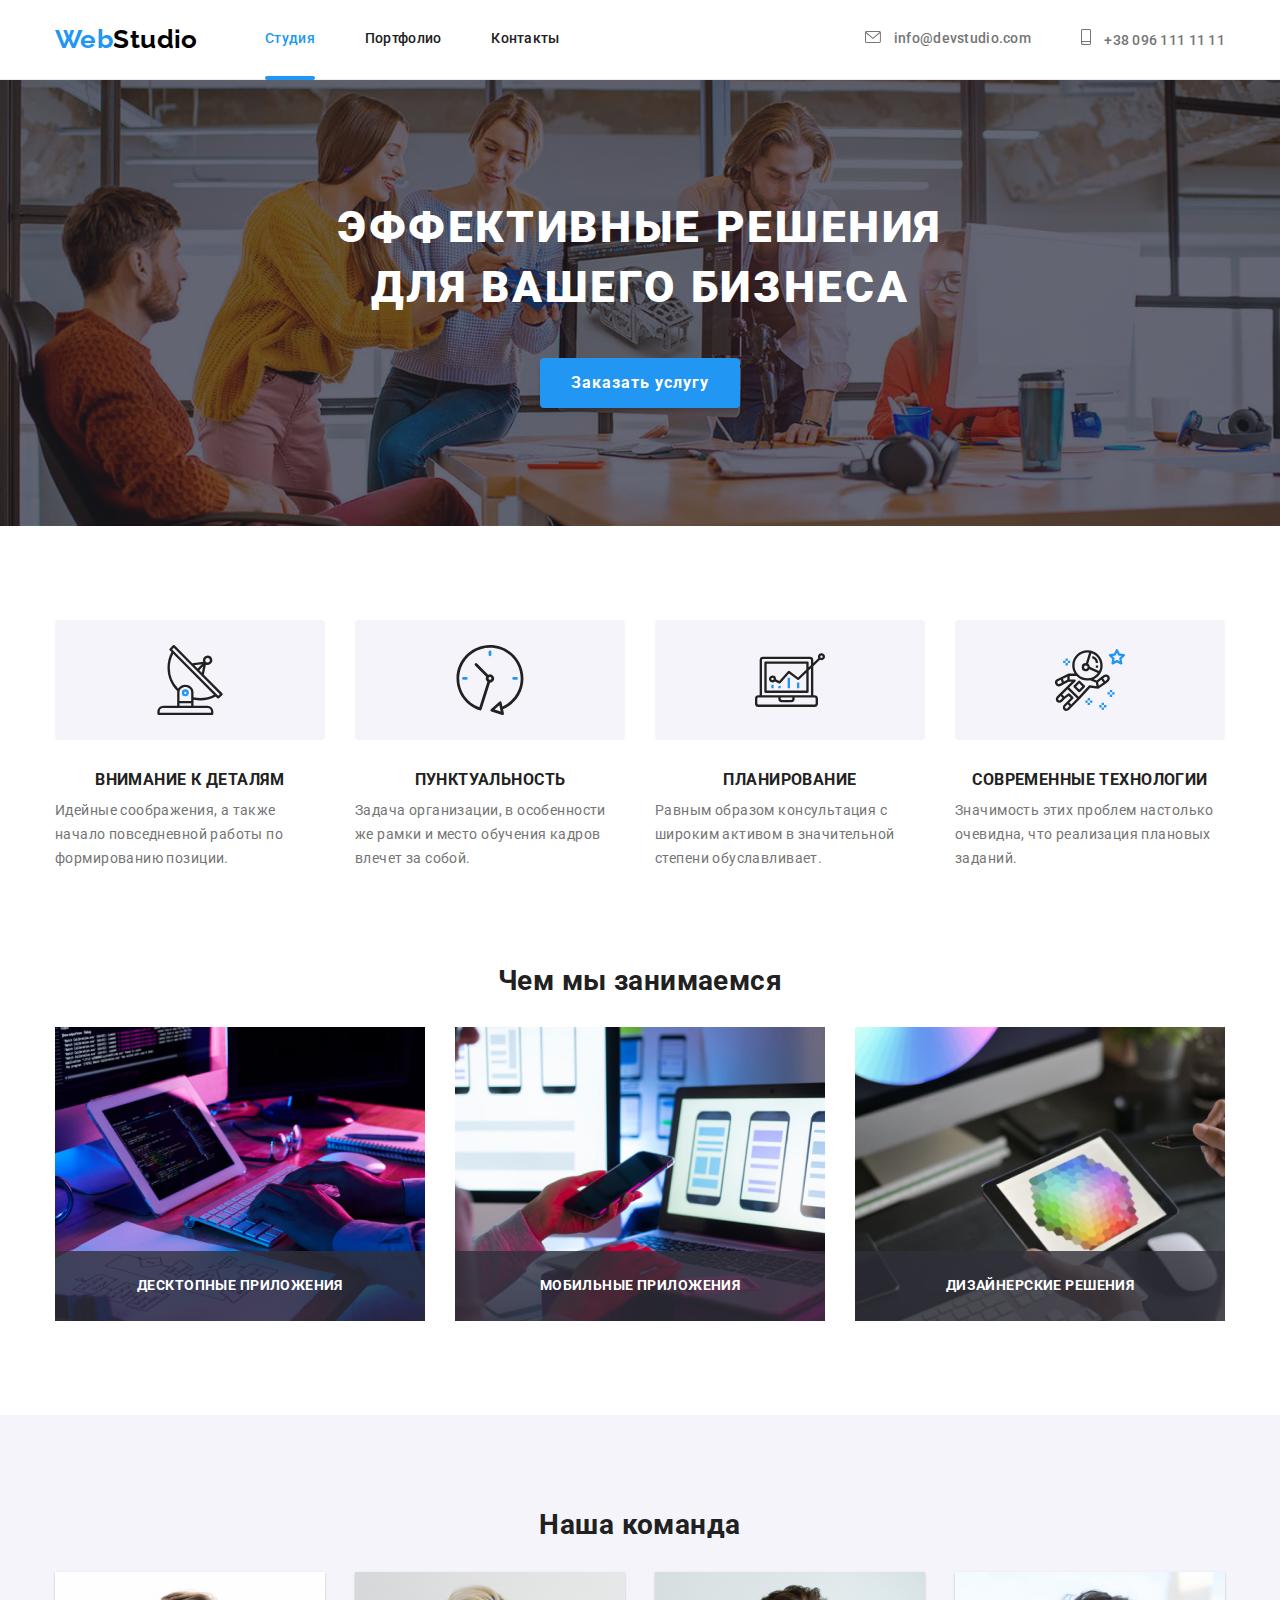
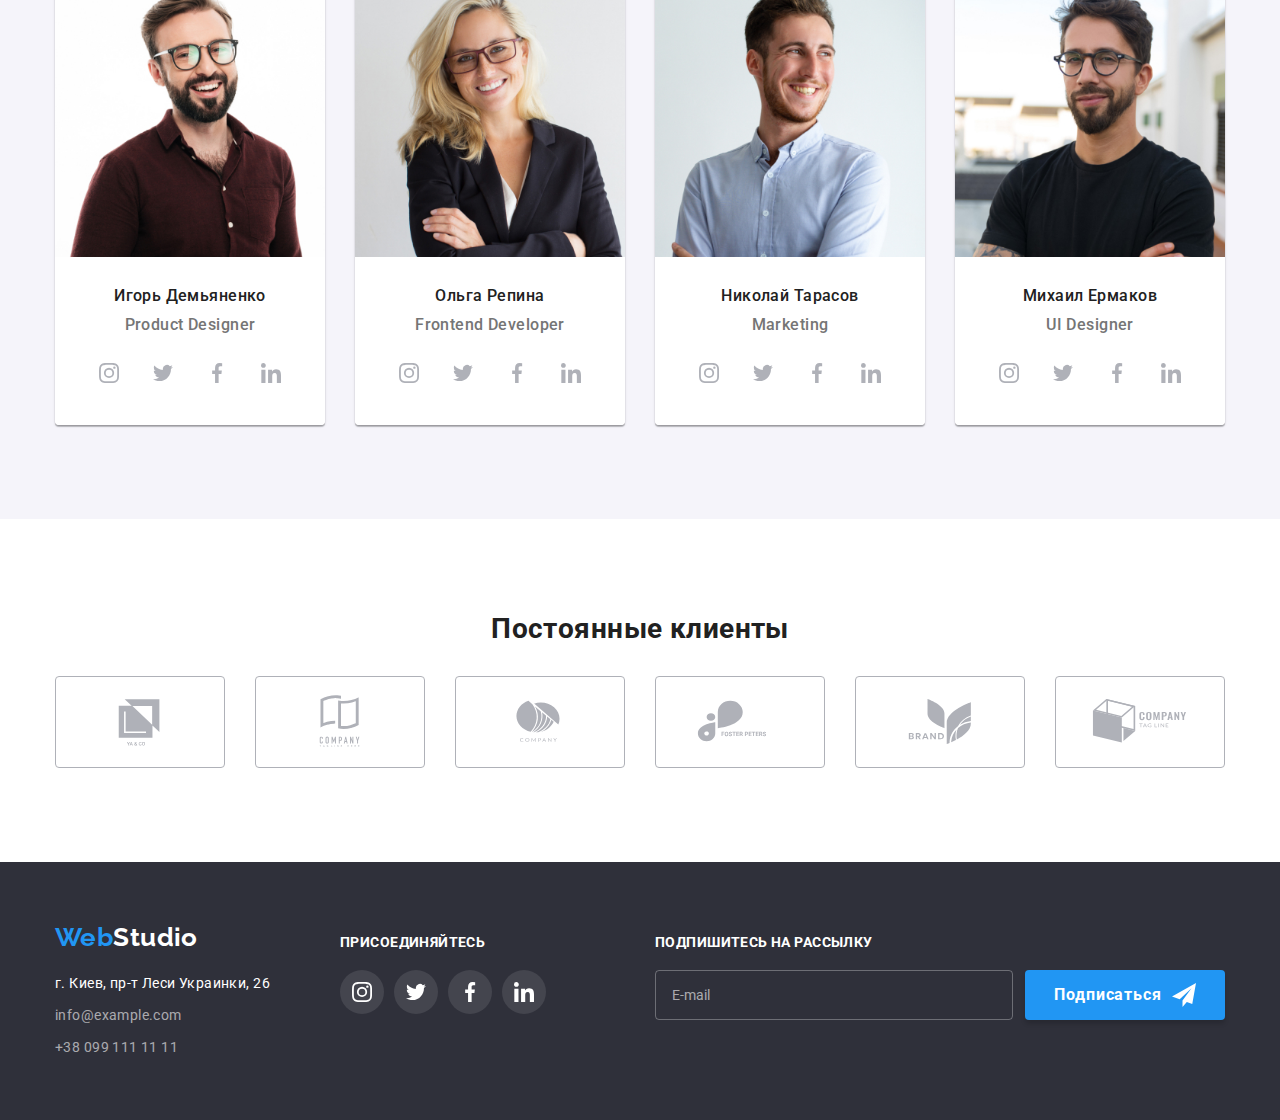
==== commit bf59c4c6: "fixed" ====
--- a/index.html
+++ b/index.html
@@ -192,19 +192,44 @@
           <ul class="specialization__list list">
             <li class="specialization__item">
               <div class="specialization__position">
-                <img class="specialization__image" src="./images/layout-370.jpg" alt="верстка сайтов" width="370" />
+                <img 
+                  class="specialization__image"
+                  srcset="
+                  ./images/layout-370.jpg 370w,
+                  ./images/layout-740.jpg 740w,
+                  "
+                  src="./images/layout-370.jpg" 
+                  alt="верстка сайтов" 
+                  sizes="(min-width: 1200px) 33vw">
                 <p class="specialization__text">Десктопные приложения</p>
+            
               </div>
             </li>
             <li class="specialization__item">
               <div class="specialization__position">
-                <img class="specialization__image" src="./images/application-370.jpg" alt="разработка приложений" width="370" />
+                <img 
+                  class="specialization__image"
+                  srcset="
+                  ./images/application-370.jpg 370w,
+                  ./images/application-740.jpg 740w,
+                  "
+                  src="./images/application-370.jpg" 
+                  alt="разработка приложений" 
+                  sizes="(min-width: 1200px) 33vw">
                 <p class="specialization__text">Мобильные приложения</p>
               </div>
             </li>
             <li class="specialization__item">
               <div class="specialization__position">
-                <img class="specialization__image" src="./images/design-370.jpg" alt="дизайнерские решения" width="370" />
+                <img 
+                  class="specialization__image"
+                  srcset="
+                  ./images/design-370.jpg 370w,
+                  ./images/design-740.jpg 740w,
+                  "
+                  src="./images/design-370.jpg" 
+                  alt="дизайнерские решения" 
+                  sizes="(min-width: 1200px) 33vw">
                 <p class="specialization__text">Дизайнерские решения</p>
               </div>
             </li>
@@ -219,10 +244,17 @@
             <li class="staff__item">
               <img 
                 class="staff__image"
-                srcset=""
+                srcset="
+                ./images/product-designer-270.jpg 270w,
+                ./images/product-designer-354.jpg 354w,
+                ./images/product-designer-450.jpg 450w,
+                ./images/product-designer-540.jpg 540w,
+                ./images/product-designer-708.jpg 708w,
+                ./images/product-designer-900.jpg 900w,
+                "
                 src="./images/product-designer-450.jpg" 
-                alt="мужчина улыбается" 
-                />
+                alt="мужчина улыбается"
+                sizes="(min-width: 1200px) 25vw, (min-width: 768px) 50vw, 100vw">
               <div class="staff__container">
                 <h3 class="staff__name">Игорь Демьяненко</h3>
                 <p class="staff__position" lang="en">Product Designer</p>
@@ -275,7 +307,19 @@
               </div>
             </li>
             <li class="staff__item">
-              <img class="staff__image" src="./images/frontend-450.jpg" alt="женщина в очках" width="270" />
+              <img 
+                class="staff__image"
+                srcset="
+                ./images/frontend-270.jpg 270w,
+                ./images/frontend-354.jpg 354w,
+                ./images/frontend-450.jpg 450w,
+                ./images/frontend-540.jpg 540w,
+                ./images/frontend-708.jpg 708w,
+                ./images/frontend-900.jpg 900w,
+                "
+                src="./images/frontend-450.jpg" 
+                alt="женщина в очках" 
+                sizes="(min-width: 1200px) 25vw, (min-width: 768px) 50vw, 100vw">
               <div class="staff__container">
                 <h3 class="staff__name">Ольга Репина</h3>
                 <p class="staff__position" lang="en">Frontend Developer</p>
@@ -328,7 +372,19 @@
               </div>
             </li>
             <li class="staff__item">
-              <img class="staff__image" src="./images/marketing-450.jpg" alt="парень в белой рубашке" width="270" />
+              <img 
+                class="staff__image"
+                srcset="
+                ./images/marketing-270.jpg 270w,
+                ./images/marketing-354.jpg 354w,
+                ./images/marketing-450.jpg 450w,
+                ./images/marketing-540.jpg 540w,
+                ./images/marketing-708.jpg 708w,
+                ./images/marketing-900.jpg 900w,
+                "
+                src="./images/marketing-450.jpg" 
+                alt="парень в белой рубашке" 
+                sizes="(min-width: 1200px) 25vw, (min-width: 768px) 50vw, 100vw">
               <div class="staff__container">
                 <h3 class="staff__name">Николай Тарасов</h3>
                 <p class="staff__position" lang="en">Marketing</p>
@@ -381,7 +437,19 @@
              </div>
             </li>
             <li class="staff__item">
-              <img class="staff__image" src="./images/ui-designer-450.jpg" alt="мужчина с бородой" width="270" />
+              <img 
+                class="staff__image"
+                srcset="
+                ./images/ui-designer-270.jpg 270w,
+                ./images/ui-designer-354.jpg 354w,
+                ./images/ui-designer-450.jpg 450w,
+                ./images/ui-designer-540.jpg 540w,
+                ./images/ui-designer-708.jpg 708w,
+                ./images/ui-designer-900.jpg 900w,
+                "
+                src="./images/ui-designer-450.jpg" 
+                alt="мужчина с бородой" 
+                sizes="(min-width: 1200px) 25vw, (min-width: 768px) 50vw, 100vw">
               <div class="staff__container">
                 <h3 class="staff__name">Михаил Ермаков</h3>
                 <p class="staff__position" lang="en">UI Designer</p>
--- a/css/main.min.css
+++ b/css/main.min.css
@@ -1 +1 @@
-.form__input,.mail-form__input,.client__link{border-width:1px;border-style:solid;border-radius:4px}.license__label,.client__link,.network__link,.button-menu,.button-close,.button-submit--stylish{display:flex;justify-content:center;align-items:center}/*! modern-normalize v1.1.0 | MIT License | https://github.com/sindresorhus/modern-normalize */*,::before,::after{box-sizing:border-box}html{line-height:1.15;-webkit-text-size-adjust:100%;-moz-tab-size:4;tab-size:4}body{margin:0;font-family:system-ui,-apple-system,"Segoe UI",Roboto,Helvetica,Arial,sans-serif,"Apple Color Emoji","Segoe UI Emoji"}hr{height:0;color:inherit}abbr[title]{text-decoration:underline dotted}b,strong{font-weight:bolder}code,kbd,samp,pre{font-family:ui-monospace,SFMono-Regular,Consolas,"Liberation Mono",Menlo,monospace;font-size:1em}small{font-size:80%}sub,sup{font-size:75%;line-height:0;position:relative;vertical-align:baseline}sub{bottom:-0.25em}sup{top:-0.5em}table{text-indent:0;border-color:inherit}button,input,optgroup,select,textarea{font-family:inherit;font-size:100%;line-height:1.15;margin:0}button,select{text-transform:none}button,[type=button],[type=reset],[type=submit]{-webkit-appearance:button}::-moz-focus-inner{border-style:none;padding:0}:-moz-focusring{outline:1px dotted ButtonText}:-moz-ui-invalid{box-shadow:none}legend{padding:0}progress{vertical-align:baseline}::-webkit-inner-spin-button,::-webkit-outer-spin-button{height:auto}[type=search]{-webkit-appearance:textfield;outline-offset:-2px}::-webkit-search-decoration{-webkit-appearance:none}::-webkit-file-upload-button{-webkit-appearance:button;font:inherit}summary{display:list-item}.list{list-style:none;padding-left:0;margin:0}.link{text-decoration:none;color:inherit}.visually-hidden{position:absolute;width:1px;height:1px;margin:-1px;border:0;padding:0;white-space:nowrap;clip-path:inset(100%);clip:rect(0 0 0 0);overflow:hidden}.button{padding:0;cursor:pointer;text-align:center;font-family:inherit;font-size:16px;border:none;background-color:rgba(0,0,0,0);color:inherit}h1,h2,h3,h4,h5,h6,p{margin:0}body{margin:0;font-family:"Roboto",sans-serif;font-size:14px;font-weight:400;letter-spacing:.03em;color:#757575;background-color:#fff}.body.modal-open{overflow:hidden}img{display:block;max-width:100%;height:auto}.section{padding-top:60px;padding-bottom:60px}@media screen and (min-width: 1200px){.section{padding-top:94px;padding-bottom:94px}}.section-title{margin-bottom:30px;font-size:28px;line-height:1.17;text-align:center;color:#212121}.container{margin-left:auto;margin-right:auto;padding-left:15px;padding-right:15px;box-sizing:border-box}@media screen and (min-width: 480px){.container{width:480px}}@media screen and (min-width: 768px){.container{width:768px}}@media screen and (min-width: 1200px){.container{width:1200px}}.logo{font-family:"Raleway",sans-serif;font-size:24px;font-weight:700;line-height:1.38;color:#000}@media screen and (min-width: 1200px){.logo{font-size:26px;line-height:1.19}}.logo__web{color:#2196f3}.logo--darktheme{color:#fff}.button-submit{width:200px;height:50px;font-size:16px;font-weight:700;line-height:1.87;letter-spacing:.06em;border-radius:4px;color:#fff;background-color:#2196f3}.button-submit--hero{box-shadow:0px 4px 4px rgba(0,0,0,.15);transition-property:background-color,color;transition-duration:250ms;transition-timing-function:cubic-bezier(0.4, 0, 0.2, 1)}.button-submit--hero:hover,.button-submit--hero:focus{color:#2196f3;background-color:#fff}.button-submit--stylish{display:inline-flex;box-shadow:0px 4px 4px rgba(0,0,0,.15)}.button-submit__text{margin-right:10px}.button-submit__icon{text-align:center;fill:currentColor}.button-close{position:absolute;border-color:rgba(0,0,0,.1);border-radius:50%;border-style:solid;border-width:1px;color:#000;background-color:#fff;transition-property:color;transition-duration:250ms;transition-timing-function:cubic-bezier(0.4, 0, 0.2, 1)}.button-close:hover,.button-close:focus{color:#2196f3}.button-close__hero{width:30px;height:30px;right:8px;top:8px}.button-close__svg{fill:currentColor}.button-submit--modal{box-shadow:0px 4px 4px rgba(0,0,0,.15)}.radio-button{display:flex;margin-bottom:40px}@media screen and (max-width: 767px){.radio-button{flex-wrap:wrap;row-gap:15px;column-gap:8px}}@media screen and (min-width: 768px){.radio-button{justify-content:center;margin-bottom:30px}}@media screen and (min-width: 1200px){.radio-button{margin-bottom:50px}}@media screen and (min-width: 768px){.radio-button__item:not(:last-child){margin-right:8px}}.radio-button__option{color:#212121;background-color:#f5f4fa;font-size:16px;font-weight:500;line-height:1.63;padding:6px 22px;border-radius:4px;transition-property:background-color,color,box-shadow;transition-duration:250ms;transition-timing-function:cubic-bezier(0.4, 0, 0.2, 1)}.radio-button__option:hover,.radio-button__option:focus{color:#fff;background-color:#2196f3;box-shadow:0px 3px 1px rgba(0,0,0,.1),0px 1px 2px rgba(0,0,0,.08),0px 2px 2px rgba(0,0,0,.12)}.button-menu{width:40px;height:40px}@media screen and (min-width: 768px){.button-menu{display:none}}.button-menu:hover .button-menu__icon--close,.button-menu:hover .button-menu__icon--open{fill:#2196f3}.button-menu.is-open{position:absolute;top:10px;right:15px;z-index:100}.button-menu.is-open .button-menu__icon--close{display:block}.button-menu.is-open .button-menu__icon--open{display:none}.button-menu .button-menu__icon--close{display:none}.button-menu__icon--close{fill:#212121}.button-menu__icon--open{fill:#000}.network{display:inline-flex}.network__item{width:44px;height:44px}.network__item:not(:last-child){margin-right:10px}.network__link{width:100%;height:100%;border-radius:50%;color:#afb1b8;background-color:inherit;transition-property:color,background-color;transition-duration:250ms;transition-timing-function:cubic-bezier(0.4, 0, 0.2, 1)}.network__link:hover,.network__link:focus{color:#fff;background-color:#2196f3}.network__icon{fill:currentColor}.network__link--dark{color:#fff;background-color:rgba(255,255,255,.1);transition-property:background-color;transition-duration:250ms;transition-timing-function:cubic-bezier(0.4, 0, 0.2, 1)}.network__link--dark:hover,.network__link--dark:focus{background-color:#2196f3}.network__link--mobile .network__link--mobile{display:inline-block;font-size:18px;font-weight:500;line-height:1.22;letter-spacing:.02em;color:#2196f3}.network__link--mobile .network__link--mobile:hover,.network__link--mobile .network__link--mobile:focus{color:#2196f3;background-color:rgba(0,0,0,0)}.network__link--mobile .network__link--mobile::after{content:"";width:2px;height:100%;margin-left:10px;background-color:#000}.header{border-bottom-width:1px;border-bottom-style:solid;border-bottom-color:#ececec}@media screen and (max-width: 767px){.header{padding-top:10px;padding-bottom:10px}}@media screen and (min-width: 768px)and (max-width: 1199px){.header{padding-top:21px;padding-bottom:21px}}@media screen and (min-width: 1200px){.header{padding-top:24px;padding-bottom:24px}}.header__container{display:flex;align-items:center;justify-content:space-between}@media screen and (min-width: 768px)and (max-width: 1199px){.header__nav{margin-right:84px}}@media screen and (min-width: 1200px){.header__nav{margin-right:305px}}@media screen and (max-width: 767px){.contact{margin-bottom:64px}}.header__menu{display:none;background-color:#fff}@media screen and (max-width: 767px){.header__menu{width:100%;height:100vh;padding:48px 40px;position:absolute;z-index:10;top:0;left:0;bottom:0;right:0;overflow-y:scroll}.header__menu.is-open{display:flex;flex-direction:column;justify-content:space-between}}@media screen and (min-width: 768px){.header__menu{display:flex;align-items:center;justify-content:space-between}}.header__network{display:flex}.header__item{font-size:18px;font-weight:500;line-height:1.22;letter-spacing:.02em;color:#2196f3}.header__item:not(:last-child){margin-right:10px}.header__item:not(:last-child)::after{content:"";margin-left:10px;width:1px;height:100%;outline:1px solid rgba(33,33,33,.2)}@media screen and (min-width: 768px){.header__network{display:none}}.nav__list{font-size:40px;font-weight:500;line-height:1.17;letter-spacing:.02em}@media screen and (min-width: 768px){.nav__list{font-size:14px;line-height:1.14;display:flex;align-items:center}}@media screen and (max-width: 767px){.nav__item:not(:last-child){margin-bottom:32px}}@media screen and (min-width: 768px){.nav__item:not(:last-child){margin-right:50px}}.nav__item--dark{position:relative;color:#212121}.nav__item--current{color:#2196f3}@media screen and (min-width: 768px){.nav__item--current::after{width:100%;height:4px;position:absolute;left:0;content:"";border-radius:2px;background-color:#2196f3}}@media screen and (min-width: 768px)and (min-width: 768px)and (max-width: 1199px){.nav__item--current::after{bottom:-35px}}@media screen and (min-width: 768px)and (min-width: 1200px){.nav__item--current::after{bottom:-33px}}@media screen and (min-width: 768px){.nav__link:hover,.nav__link:focus{transition-property:color;transition-duration:250ms;transition-timing-function:cubic-bezier(0.4, 0, 0.2, 1);color:#2196f3}}.contact{font-size:24px;font-weight:500;line-height:1.17;letter-spacing:.02em}@media screen and (max-width: 767px){.contact{display:flex;flex-direction:column-reverse}}@media screen and (min-width: 768px){.contact{font-size:12px;line-height:1.14}}@media screen and (min-width: 1200px){.contact{display:flex;align-items:center;font-size:14px}}.contact__icon--desktop{display:none}@media screen and (min-width: 1200px){.contact__icon--desktop{display:initial;margin-right:10px;fill:currentColor}}.contact__icon--tablet{margin-right:8px;fill:currentColor}@media screen and (max-width: 767px),(min-width: 1200px){.contact__icon--tablet{display:none}}@media screen and (max-width: 321px){.contact__item:last-child{margin-bottom:32px;font-size:26px;color:#2196f3}}@media screen and (min-width: 322px)and (max-width: 341px){.contact__item:last-child{margin-bottom:32px;font-size:26px;color:#2196f3}}@media screen and (min-width: 342px)and (max-width: 373px){.contact__item:last-child{margin-bottom:32px;font-size:30px;color:#2196f3}}@media screen and (min-width: 374px)and (max-width: 768px){.contact__item:last-child{margin-bottom:32px;font-size:34px;color:#2196f3}}@media screen and (min-width: 768px)and (max-width: 1199px){.contact__item:not(:last-child){margin-bottom:10px}}@media screen and (min-width: 1200px){.contact__item:not(:last-child){margin-right:50px}}.contact__link{transition-property:color;transition-duration:250ms;transition-timing-function:cubic-bezier(0.4, 0, 0.2, 1)}.contact__link:hover,.contact__link:focus{color:#2196f3}.hero{padding-top:118px;padding-bottom:118px;max-width:480px;margin-left:auto;margin-right:auto;background-repeat:no-repeat;background-size:cover;background-position:center;background-color:#2f303a;background-image:linear-gradient(to right, rgba(47, 48, 58, 0.4), rgba(47, 48, 58, 0.4)),url(../../images/background-img-450.jpg)}@media(min-device-pixel-ratio: 2),(min-resolution: 192dpi),(min-resolution: 2dppx){.hero{background-image:linear-gradient(to right, rgba(47, 48, 58, 0.4), rgba(47, 48, 58, 0.4)),url(../../images/background-img-900.jpg)}}@media screen and (min-width: 480px){.hero{max-width:768px;background-image:linear-gradient(to right, rgba(47, 48, 58, 0.4), rgba(47, 48, 58, 0.4)),url(../../images/background-img-768.jpg)}}@media screen and (min-width: 480px)and (min-device-pixel-ratio: 2),screen and (min-width: 480px)and (min-resolution: 192dpi),screen and (min-width: 480px)and (min-resolution: 2dppx){.hero{background-image:linear-gradient(to right, rgba(47, 48, 58, 0.4), rgba(47, 48, 58, 0.4)),url(../../images/background-img-1536.jpg)}}@media screen and (min-width: 768px){.hero{max-width:1600px;background-image:linear-gradient(to right, rgba(47, 48, 58, 0.4), rgba(47, 48, 58, 0.4)),url(../../images/background-img-1600.jpg)}}@media screen and (min-width: 768px)and (min-device-pixel-ratio: 2),screen and (min-width: 768px)and (min-resolution: 192dpi),screen and (min-width: 768px)and (min-resolution: 2dppx){.hero{background-image:linear-gradient(to right, rgba(47, 48, 58, 0.4), rgba(47, 48, 58, 0.4)),url(../../images/background-img-3200.jpg)}}.hero__container{box-sizing:content-box;max-width:360px;text-align:center}@media screen and (min-width: 1200px){.hero__container{max-width:696px}}.hero__section-title{margin-bottom:30px;font-size:26px;font-weight:900;line-height:1.61;letter-spacing:.06em;text-transform:uppercase;text-align:center;color:#fff}@media screen and (min-width: 1200px){.hero__section-title{margin-bottom:40px;font-size:44px;line-height:1.36}}@media screen and (min-width: 768px){.principles__list{display:flex;flex-wrap:wrap;gap:30px}}.principle__container{height:120px;margin-bottom:30px;display:flex;align-items:center;justify-content:center;border-radius:4px;background-color:#f5f4fa}.principle__title{margin-bottom:10px;text-align:center;line-height:1.17;text-transform:uppercase;color:#212121}@media screen and (min-width: 768px){.principle__item{flex-basis:calc((100% - 30px)/2)}}@media screen and (max-width: 767px){.principle__item:not(:last-child){margin-bottom:30px}}@media screen and (min-width: 1200px){.principle__item{flex-basis:calc((100% - 90px)/4)}}.principle__text{line-height:1.71}@media screen and (max-width: 1199px){.specialization{display:none}}.specialization{padding-top:0}.specialization__list{display:flex}.specialization__item:not(:last-child){margin-right:30px}.specialization__position{position:relative}.specialization__image{display:block}.specialization__text{padding:27px 0;width:100%;height:70px;box-sizing:border-box;position:absolute;bottom:0;font-weight:700;line-height:1.14;text-align:center;text-transform:uppercase;color:#fff;background-color:rgba(47,48,58,.8)}.staff{background-color:#f5f4fa}@media screen and (min-width: 768px){.staff__list{display:flex;flex-wrap:wrap;gap:30px}}.staff__item{box-shadow:0px 1px 3px rgba(0,0,0,.12),0px 1px 1px rgba(0,0,0,.14),0px 2px 1px rgba(0,0,0,.2);border-radius:0px 0px 4px 4px}@media screen and (max-width: 767px){.staff__item:not(:last-child){margin-bottom:30px}}@media screen and (min-width: 768px){.staff__item{flex-basis:calc((100% - 30px)/2)}}@media screen and (min-width: 1200px){.staff__item{flex-basis:calc((100% - 90px)/4)}}.staff__container{padding-top:30px;padding-bottom:24px;text-align:center;border-radius:inherit;background-color:#fff}@media screen and (min-width: 1200px){.staff__container{padding-bottom:30px}}.staff__name{margin-bottom:10px;font-size:16px;font-weight:500;line-height:1.17;color:#212121}.staff__position{margin-bottom:16px;font-size:16px;font-weight:500;line-height:1.17}.client__list{display:flex;flex-wrap:wrap;gap:30px}.client__item{flex-basis:calc((100% - 30px)/2)}@media screen and (min-width: 768px){.client__item{flex-basis:calc((100% - 60px)/3)}}@media screen and (min-width: 1200px){.client__item{flex-basis:calc((100% - 150px)/6)}}.client__link{height:92px;border-color:#afb1b8;color:#afb1b8;transition-property:color,background-color;transition-duration:250ms;transition-timing-function:cubic-bezier(0.4, 0, 0.2, 1)}.client__link:hover,.client__link:focus{color:#2196f3;border-color:#2196f3}.client__icon{fill:currentColor}.footer{background-color:#2f303a;padding-top:60px;padding-bottom:60px}@media screen and (min-width: 1200px){.footer__container{display:flex;justify-content:space-between}}@media screen and (min-width: 768px){.footer__active{display:flex;justify-content:space-evenly}}@media screen and (min-width: 768px)and (max-width: 1199px){.footer__active{margin-bottom:60px}}@media screen and (min-width: 1200px){.footer__address{margin-right:70px}}@media screen and (max-width: 767px){.footer__address,.footer__network{margin-bottom:60px}}@media screen and (max-width: 1199px){.footer__address,.footer__network,.footer__mail{text-align:center}}.footer__logo{margin-bottom:20px;display:block}.address{font-style:inherit}.address__item{line-height:1.71;color:rgba(255,255,255,.6)}.address__item:first-child{color:#fff}.address__item:not(:last-child){margin-bottom:8px}.address__link{transition-property:color;transition-duration:250ms;transition-timing-function:cubic-bezier(0.4, 0, 0.2, 1)}.address__link:hover,.address__link:focus{color:#2196f3}.footer__title{display:block;color:#fff;text-transform:uppercase;line-height:1.17;margin-bottom:20px}@media screen and (min-width: 768px){.footer__network{padding-top:5px}}@media screen and (min-width: 1200px){.footer__network{padding-top:12px}}@media screen and (min-width: 1200px){.footer__mail{padding-top:12px}}.mail-form{text-align:center}@media screen and (min-width: 1200px){.mail-form{display:flex}}.mail-form__input{width:100%;height:50px;padding:15px 16px;box-sizing:border-box;font-family:inherit;font-size:inherit;outline:none;border-color:rgba(255,255,255,.3);color:#fff;background-color:rgba(0,0,0,0)}@media screen and (max-width: 1199px){.mail-form__input{margin-bottom:20px}}@media screen and (min-width: 1200px){.mail-form__input{margin-right:12px;width:358px}}@media screen and (min-width: 768px)and (max-width: 1199px){.mail-form__input{width:450px;display:block;margin-right:auto;margin-left:auto}}.mail-form__input::placeholder{line-height:1.25;color:rgba(255,255,255,.6)}.backdrop{width:100%;height:100%;padding:93px 15px;position:fixed;top:0;left:0;visibility:visible;background-color:rgba(0,0,0,.2);overflow-y:scroll;transition-property:opacity,visibility;transition-duration:250ms;transition-timing-function:cubic-bezier(0.4, 0, 0.2, 1)}.backdrop.is-hidden{opacity:0;visibility:hidden;pointer-events:none}.modal{padding:40px;box-sizing:border-box;transform:scale(1);background-color:#fff;box-shadow:0px 1px 3px rgba(0,0,0,.12),0px 1px 1px rgba(0,0,0,.14),0px 2px 1px rgba(0,0,0,.2);border-radius:4px;transition-property:transform;transition-duration:250ms;transition-timing-function:cubic-bezier(0.4, 0, 0.2, 1)}@media screen and (min-width: 558px){.modal{width:100%;max-width:528px;height:100%;max-height:581px;position:absolute;top:50%;left:50%;transform:translate(-50%, -50%) scale(1)}}.is-hidden>.modal{transform:scale(1.5)}@media screen and (min-width: 558px){.is-hidden>.modal{transform:translate(-50%, -50%) scale(1.5)}}.form__title{margin-bottom:12px;display:block;text-align:center;font-size:20px;line-height:1.15;color:#212121}.form__list{margin-bottom:20px}.form__item{margin-bottom:10px;display:flex;flex-direction:column;position:relative}.form__item:last-child{margin-bottom:0}.form__label{margin-bottom:4px;font-size:12px;line-height:1.17;letter-spacing:.01em}.form__input{box-sizing:border-box;padding:12px 12px 12px 42px;height:40px;font-family:inherit;line-height:1.17;letter-spacing:.01em;border-color:rgba(33,33,33,.2);outline:none;resize:none;transition-property:fill;transition-duration:250ms;transition-timing-function:cubic-bezier(0.4, 0, 0.2, 1)}.form__input:last-child{padding:12px;height:120px}.form__input:focus{border-color:#2196f3}.form__input::placeholder{letter-spacing:.01em;line-height:1.14;color:rgba(117,117,117,.5)}.form__icon{position:absolute;bottom:11px;left:12px;fill:#212121;transition-property:fill;transition-duration:250ms;transition-timing-function:cubic-bezier(0.4, 0, 0.2, 1)}.form__input:focus~.form__icon{fill:#2196f3}.license{margin-bottom:30px}.license__choice{width:16px;height:15px;display:inline-flex;justify-content:center;align-items:center;background-color:#fff;border-radius:2px;outline:#212121 2px solid;outline-offset:-2px}.license__icon-choice{fill:#fff}.license__input:checked+.license__choice{background-color:#2196f3;outline-color:#2196f3}.license__choice{margin-right:7px}.license,.form__submit{text-align:center}.license__text{user-select:none}.license__label{font-size:12px;line-height:1.17;letter-spacing:.01em}@media screen and (min-width: 1200px){.license__label{font-size:14px;line-height:1.71}}.license__link{text-decoration:underline;color:#2196f3}@media screen and (min-width: 768px){.work__list{display:flex;flex-wrap:wrap;gap:30px}}.work__item{transition-property:box-shadow;transition-duration:250ms;transition-timing-function:cubic-bezier(0.4, 0, 0.2, 1)}.work__item:hover,.work__item:focus{box-shadow:0px 1px 1px rgba(0,0,0,.12),0px 4px 4px rgba(0,0,0,.06),1px 4px 6px rgba(0,0,0,.16)}@media screen and (max-width: 767px){.work__item:not(:last-child){margin-bottom:30px}}@media screen and (min-width: 768px){.work__item{flex-basis:calc((100% - 30px)/2)}}@media screen and (min-width: 1200px){.work__item{flex-basis:calc((100% - 60px)/3)}}.work__container{padding:20px 24px;border-color:#eee;border-width:1px;border-style:solid;border-top-width:0}.work__thumb{position:relative;overflow:hidden}.work__image{display:block}.work__overlay{display:flex;height:100%;width:100%;position:absolute;transition-property:transform;transition-duration:250ms;transition-timing-function:cubic-bezier(0.4, 0, 0.2, 1)}.work__item:hover .work__overlay,.work__item:focus .work__overlay{transform:translateY(-100%)}.work__description{padding:63px 24px 0 24px;font-size:18px;line-height:1.56;color:#fff;background-color:rgba(33,150,243,.9)}@media screen and (max-width: 380px){.work__description{padding:24px 24px 0 24px}}.work__title{color:#212121;font-size:18px;line-height:2;letter-spacing:.06em;padding-bottom:4px}.work__text{font-size:16px;line-height:1.87}/*# sourceMappingURL=main.min.css.map */+.form__input,.mail-form__input,.client__link{border-width:1px;border-style:solid;border-radius:4px}.license__label,.client__link,.network__link,.button-menu,.button-close,.button-submit--stylish{display:flex;justify-content:center;align-items:center}/*! modern-normalize v1.1.0 | MIT License | https://github.com/sindresorhus/modern-normalize */*,::before,::after{box-sizing:border-box}html{line-height:1.15;-webkit-text-size-adjust:100%;-moz-tab-size:4;tab-size:4}body{margin:0;font-family:system-ui,-apple-system,"Segoe UI",Roboto,Helvetica,Arial,sans-serif,"Apple Color Emoji","Segoe UI Emoji"}hr{height:0;color:inherit}abbr[title]{text-decoration:underline dotted}b,strong{font-weight:bolder}code,kbd,samp,pre{font-family:ui-monospace,SFMono-Regular,Consolas,"Liberation Mono",Menlo,monospace;font-size:1em}small{font-size:80%}sub,sup{font-size:75%;line-height:0;position:relative;vertical-align:baseline}sub{bottom:-0.25em}sup{top:-0.5em}table{text-indent:0;border-color:inherit}button,input,optgroup,select,textarea{font-family:inherit;font-size:100%;line-height:1.15;margin:0}button,select{text-transform:none}button,[type=button],[type=reset],[type=submit]{-webkit-appearance:button}::-moz-focus-inner{border-style:none;padding:0}:-moz-focusring{outline:1px dotted ButtonText}:-moz-ui-invalid{box-shadow:none}legend{padding:0}progress{vertical-align:baseline}::-webkit-inner-spin-button,::-webkit-outer-spin-button{height:auto}[type=search]{-webkit-appearance:textfield;outline-offset:-2px}::-webkit-search-decoration{-webkit-appearance:none}::-webkit-file-upload-button{-webkit-appearance:button;font:inherit}summary{display:list-item}.list{list-style:none;padding-left:0;margin:0}.link{text-decoration:none;color:inherit}.visually-hidden{position:absolute;width:1px;height:1px;margin:-1px;border:0;padding:0;white-space:nowrap;clip-path:inset(100%);clip:rect(0 0 0 0);overflow:hidden}.button{padding:0;cursor:pointer;text-align:center;font-family:inherit;font-size:16px;border:none;background-color:rgba(0,0,0,0);color:inherit}h1,h2,h3,h4,h5,h6,p{margin:0}body{margin:0;font-family:"Roboto",sans-serif;font-size:14px;font-weight:400;letter-spacing:.03em;color:#757575;background-color:#fff}.body.modal-open{overflow:hidden}img{display:block;max-width:100%;height:auto}.section{padding-top:60px;padding-bottom:60px}@media screen and (min-width: 1200px){.section{padding-top:94px;padding-bottom:94px}}.section-title{margin-bottom:30px;font-size:28px;line-height:1.17;text-align:center;color:#212121}.container{margin-left:auto;margin-right:auto;padding-left:15px;padding-right:15px;box-sizing:border-box}@media screen and (min-width: 480px){.container{width:480px}}@media screen and (min-width: 768px){.container{width:768px}}@media screen and (min-width: 1200px){.container{width:1200px}}.logo{font-family:"Raleway",sans-serif;font-size:24px;font-weight:700;line-height:1.38;color:#000}@media screen and (min-width: 1200px){.logo{font-size:26px;line-height:1.19}}.logo__web{color:#2196f3}.logo--darktheme{color:#fff}.button-submit{width:200px;height:50px;font-size:16px;font-weight:700;line-height:1.87;letter-spacing:.06em;border-radius:4px;color:#fff;background-color:#2196f3}.button-submit--hero{box-shadow:0px 4px 4px rgba(0,0,0,.15);transition-property:background-color,color;transition-duration:250ms;transition-timing-function:cubic-bezier(0.4, 0, 0.2, 1)}.button-submit--hero:hover,.button-submit--hero:focus{color:#2196f3;background-color:#fff}.button-submit--stylish{display:inline-flex;box-shadow:0px 4px 4px rgba(0,0,0,.15)}.button-submit__text{margin-right:10px}.button-submit__icon{text-align:center;fill:currentColor}.button-close{position:absolute;border-color:rgba(0,0,0,.1);border-radius:50%;border-style:solid;border-width:1px;color:#000;background-color:#fff;transition-property:color;transition-duration:250ms;transition-timing-function:cubic-bezier(0.4, 0, 0.2, 1)}.button-close:hover,.button-close:focus{color:#2196f3}.button-close__hero{width:30px;height:30px;right:8px;top:8px}.button-close__svg{fill:currentColor}.button-submit--modal{box-shadow:0px 4px 4px rgba(0,0,0,.15)}.radio-button{display:flex;margin-bottom:40px}@media screen and (max-width: 767px){.radio-button{flex-wrap:wrap;row-gap:15px;column-gap:8px}}@media screen and (min-width: 768px){.radio-button{justify-content:center;margin-bottom:30px}}@media screen and (min-width: 1200px){.radio-button{margin-bottom:50px}}@media screen and (min-width: 768px){.radio-button__item:not(:last-child){margin-right:8px}}.radio-button__option{color:#212121;background-color:#f5f4fa;font-size:16px;font-weight:500;line-height:1.63;padding:6px 22px;border-radius:4px;transition-property:background-color,color,box-shadow;transition-duration:250ms;transition-timing-function:cubic-bezier(0.4, 0, 0.2, 1)}.radio-button__option:hover,.radio-button__option:focus{color:#fff;background-color:#2196f3;box-shadow:0px 3px 1px rgba(0,0,0,.1),0px 1px 2px rgba(0,0,0,.08),0px 2px 2px rgba(0,0,0,.12)}.button-menu{width:40px;height:40px}@media screen and (min-width: 768px){.button-menu{display:none}}.button-menu:hover .button-menu__icon--close,.button-menu:hover .button-menu__icon--open{fill:#2196f3}.button-menu.is-open{position:absolute;top:10px;right:15px;z-index:100}.button-menu.is-open .button-menu__icon--close{display:block}.button-menu.is-open .button-menu__icon--open{display:none}.button-menu .button-menu__icon--close{display:none}.button-menu__icon--close{fill:#212121}.button-menu__icon--open{fill:#000}.network{display:inline-flex}.network__item{width:44px;height:44px}.network__item:not(:last-child){margin-right:10px}.network__link{width:100%;height:100%;border-radius:50%;color:#afb1b8;background-color:inherit;transition-property:color,background-color;transition-duration:250ms;transition-timing-function:cubic-bezier(0.4, 0, 0.2, 1)}.network__link:hover,.network__link:focus{color:#fff;background-color:#2196f3}.network__icon{fill:currentColor}.network__link--dark{color:#fff;background-color:rgba(255,255,255,.1);transition-property:background-color;transition-duration:250ms;transition-timing-function:cubic-bezier(0.4, 0, 0.2, 1)}.network__link--dark:hover,.network__link--dark:focus{background-color:#2196f3}.network__link--mobile .network__link--mobile{display:inline-block;font-size:18px;font-weight:500;line-height:1.22;letter-spacing:.02em;color:#2196f3}.network__link--mobile .network__link--mobile:hover,.network__link--mobile .network__link--mobile:focus{color:#2196f3;background-color:rgba(0,0,0,0)}.network__link--mobile .network__link--mobile::after{content:"";width:2px;height:100%;margin-left:10px;background-color:#000}.header{border-bottom-width:1px;border-bottom-style:solid;border-bottom-color:#ececec}@media screen and (max-width: 767px){.header{padding-top:10px;padding-bottom:10px}}@media screen and (min-width: 768px)and (max-width: 1199px){.header{padding-top:21px;padding-bottom:21px}}@media screen and (min-width: 1200px){.header{padding-top:24px;padding-bottom:24px}}.header__container{display:flex;align-items:center;justify-content:space-between}@media screen and (min-width: 768px)and (max-width: 1199px){.header__nav{margin-right:84px}}@media screen and (min-width: 1200px){.header__nav{margin-right:305px}}@media screen and (max-width: 767px){.contact{margin-bottom:64px}}.header__menu{display:none;background-color:#fff}@media screen and (max-width: 767px){.header__menu{width:100%;height:100vh;padding:48px 40px;position:absolute;z-index:10;top:0;left:0;bottom:0;right:0;overflow-y:scroll}.header__menu.is-open{display:flex;flex-direction:column;justify-content:space-between}}@media screen and (min-width: 768px){.header__menu{display:flex;align-items:center;justify-content:space-between}}.header__network{display:flex}.header__item{font-size:18px;font-weight:500;line-height:1.22;letter-spacing:.02em;color:#2196f3}.header__item:not(:last-child){margin-right:10px}.header__item:not(:last-child)::after{content:"";margin-left:10px;width:1px;height:100%;outline:1px solid rgba(33,33,33,.2)}@media screen and (min-width: 768px){.header__network{display:none}}.nav__list{font-size:40px;font-weight:500;line-height:1.17;letter-spacing:.02em}@media screen and (min-width: 768px){.nav__list{font-size:14px;line-height:1.14;display:flex;align-items:center}}@media screen and (max-width: 767px){.nav__item:not(:last-child){margin-bottom:32px}}@media screen and (min-width: 768px){.nav__item:not(:last-child){margin-right:50px}}.nav__item--dark{position:relative;color:#212121}.nav__item--current{color:#2196f3}@media screen and (min-width: 768px){.nav__item--current::after{width:100%;height:4px;position:absolute;left:0;content:"";border-radius:2px;background-color:#2196f3}}@media screen and (min-width: 768px)and (min-width: 768px)and (max-width: 1199px){.nav__item--current::after{bottom:-35px}}@media screen and (min-width: 768px)and (min-width: 1200px){.nav__item--current::after{bottom:-33px}}@media screen and (min-width: 768px){.nav__link:hover,.nav__link:focus{transition-property:color;transition-duration:250ms;transition-timing-function:cubic-bezier(0.4, 0, 0.2, 1);color:#2196f3}}.contact{font-size:24px;font-weight:500;line-height:1.17;letter-spacing:.02em}@media screen and (max-width: 767px){.contact{display:flex;flex-direction:column-reverse}}@media screen and (min-width: 768px){.contact{font-size:12px;line-height:1.14}}@media screen and (min-width: 1200px){.contact{display:flex;align-items:center;font-size:14px}}.contact__icon--desktop{display:none}@media screen and (min-width: 1200px){.contact__icon--desktop{display:initial;margin-right:10px;fill:currentColor}}.contact__icon--tablet{margin-right:8px;fill:currentColor}@media screen and (max-width: 767px),(min-width: 1200px){.contact__icon--tablet{display:none}}@media screen and (max-width: 321px){.contact__item:last-child{margin-bottom:32px;font-size:26px;color:#2196f3}}@media screen and (min-width: 322px)and (max-width: 341px){.contact__item:last-child{margin-bottom:32px;font-size:26px;color:#2196f3}}@media screen and (min-width: 342px)and (max-width: 373px){.contact__item:last-child{margin-bottom:32px;font-size:30px;color:#2196f3}}@media screen and (min-width: 374px)and (max-width: 768px){.contact__item:last-child{margin-bottom:32px;font-size:34px;color:#2196f3}}@media screen and (min-width: 768px)and (max-width: 1199px){.contact__item:not(:last-child){margin-bottom:10px}}@media screen and (min-width: 1200px){.contact__item:not(:last-child){margin-right:50px}}.contact__link{transition-property:color;transition-duration:250ms;transition-timing-function:cubic-bezier(0.4, 0, 0.2, 1)}.contact__link:hover,.contact__link:focus{color:#2196f3}.hero{padding-top:118px;padding-bottom:118px;max-width:480px;margin-left:auto;margin-right:auto;background-repeat:no-repeat;background-size:cover;background-position:center;background-color:#2f303a;background-image:linear-gradient(to right, rgba(47, 48, 58, 0.4), rgba(47, 48, 58, 0.4)),url(../../images/background-img-450.jpg)}@media(min-device-pixel-ratio: 2),(min-resolution: 192dpi),(min-resolution: 2dppx){.hero{background-image:linear-gradient(to right, rgba(47, 48, 58, 0.4), rgba(47, 48, 58, 0.4)),url(../../images/background-img-900.jpg)}}@media screen and (min-width: 480px){.hero{max-width:768px;background-image:linear-gradient(to right, rgba(47, 48, 58, 0.4), rgba(47, 48, 58, 0.4)),url(../../images/background-img-768.jpg)}}@media screen and (min-width: 480px)and (min-device-pixel-ratio: 2),screen and (min-width: 480px)and (min-resolution: 192dpi),screen and (min-width: 480px)and (min-resolution: 2dppx){.hero{background-image:linear-gradient(to right, rgba(47, 48, 58, 0.4), rgba(47, 48, 58, 0.4)),url(../../images/background-img-1536.jpg)}}@media screen and (min-width: 768px){.hero{max-width:1600px;background-image:linear-gradient(to right, rgba(47, 48, 58, 0.4), rgba(47, 48, 58, 0.4)),url(../../images/background-img-1600.jpg)}}@media screen and (min-width: 768px)and (min-device-pixel-ratio: 2),screen and (min-width: 768px)and (min-resolution: 192dpi),screen and (min-width: 768px)and (min-resolution: 2dppx){.hero{background-image:linear-gradient(to right, rgba(47, 48, 58, 0.4), rgba(47, 48, 58, 0.4)),url(../../images/background-img-3200.jpg)}}.hero__container{box-sizing:content-box;max-width:360px;text-align:center}@media screen and (min-width: 1200px){.hero__container{max-width:696px}}.hero__section-title{margin-bottom:30px;font-size:26px;font-weight:900;line-height:1.61;letter-spacing:.06em;text-transform:uppercase;text-align:center;color:#fff}@media screen and (min-width: 1200px){.hero__section-title{margin-bottom:40px;font-size:44px;line-height:1.36}}@media screen and (min-width: 768px){.principles__list{display:flex;flex-wrap:wrap;gap:30px}}.principle__container{height:120px;margin-bottom:30px;display:flex;align-items:center;justify-content:center;border-radius:4px;background-color:#f5f4fa}.principle__title{margin-bottom:10px;text-align:center;line-height:1.17;text-transform:uppercase;color:#212121}@media screen and (min-width: 768px){.principle__item{flex-basis:calc((100% - 30px)/2)}}@media screen and (max-width: 767px){.principle__item:not(:last-child){margin-bottom:30px}}@media screen and (min-width: 1200px){.principle__item{flex-basis:calc((100% - 90px)/4)}}.principle__text{line-height:1.71}@media screen and (max-width: 1199px){.specialization{display:none}}.specialization{padding-top:0}.specialization__list{display:flex}.specialization__item:not(:last-child){margin-right:30px}.specialization__position{position:relative}.specialization__image{display:block}.specialization__text{padding:27px 0;width:100%;height:70px;box-sizing:border-box;position:absolute;bottom:0;font-weight:700;line-height:1.14;text-align:center;text-transform:uppercase;color:#fff;background-color:rgba(47,48,58,.8)}.staff{background-color:#f5f4fa}@media screen and (min-width: 768px){.staff__list{display:flex;flex-wrap:wrap;gap:30px}}.staff__item{box-shadow:0px 1px 3px rgba(0,0,0,.12),0px 1px 1px rgba(0,0,0,.14),0px 2px 1px rgba(0,0,0,.2);border-radius:0px 0px 4px 4px}@media screen and (max-width: 767px){.staff__item:not(:last-child){margin-bottom:30px}}@media screen and (min-width: 768px){.staff__item{flex-basis:calc((100% - 30px)/2)}}@media screen and (min-width: 1200px){.staff__item{flex-basis:calc((100% - 90px)/4)}}.staff__container{padding-top:30px;padding-bottom:24px;text-align:center;border-radius:inherit;background-color:#fff}@media screen and (min-width: 1200px){.staff__container{padding-bottom:30px}}.staff__name{margin-bottom:10px;font-size:16px;font-weight:500;line-height:1.17;color:#212121}.staff__position{margin-bottom:16px;font-size:16px;font-weight:500;line-height:1.17}.client__list{display:flex;flex-wrap:wrap;gap:30px}.client__item{flex-basis:calc((100% - 30px)/2)}@media screen and (min-width: 768px){.client__item{flex-basis:calc((100% - 60px)/3)}}@media screen and (min-width: 1200px){.client__item{flex-basis:calc((100% - 150px)/6)}}.client__link{height:92px;border-color:#afb1b8;color:#afb1b8;transition-property:color,background-color;transition-duration:250ms;transition-timing-function:cubic-bezier(0.4, 0, 0.2, 1)}.client__link:hover,.client__link:focus{color:#2196f3;border-color:#2196f3}.client__icon{fill:currentColor}.footer{background-color:#2f303a;padding-top:60px;padding-bottom:60px}@media screen and (min-width: 1200px){.footer__container{display:flex;justify-content:space-between}}@media screen and (min-width: 768px){.footer__active{display:flex;justify-content:space-evenly}}@media screen and (min-width: 768px)and (max-width: 1199px){.footer__active{margin-bottom:60px}}@media screen and (min-width: 1200px){.footer__address{margin-right:70px}}@media screen and (max-width: 767px){.footer__address,.footer__network{margin-bottom:60px}}@media screen and (max-width: 1199px){.footer__address,.footer__network,.footer__mail{text-align:center}}.footer__logo{margin-bottom:20px;display:block}.address{font-style:inherit}.address__item{line-height:1.71;color:rgba(255,255,255,.6)}.address__item:first-child{color:#fff}.address__item:not(:last-child){margin-bottom:8px}.address__link{transition-property:color;transition-duration:250ms;transition-timing-function:cubic-bezier(0.4, 0, 0.2, 1)}.address__link:hover,.address__link:focus{color:#2196f3}.footer__title{display:block;color:#fff;text-transform:uppercase;line-height:1.17;margin-bottom:20px}@media screen and (min-width: 768px){.footer__network{padding-top:5px}}@media screen and (min-width: 1200px){.footer__network{padding-top:12px}}@media screen and (min-width: 1200px){.footer__mail{padding-top:12px}}.mail-form{text-align:center}@media screen and (min-width: 1200px){.mail-form{display:flex}}.mail-form__input{width:100%;height:50px;padding:15px 16px;box-sizing:border-box;font-family:inherit;font-size:inherit;outline:none;border-color:rgba(255,255,255,.3);color:#fff;background-color:rgba(0,0,0,0)}@media screen and (max-width: 1199px){.mail-form__input{margin-bottom:20px}}@media screen and (min-width: 1200px){.mail-form__input{margin-right:12px;width:358px}}@media screen and (min-width: 768px)and (max-width: 1199px){.mail-form__input{width:450px;display:block;margin-right:auto;margin-left:auto}}.mail-form__input::placeholder{line-height:1.25;color:rgba(255,255,255,.6)}.backdrop{width:100%;height:100%;padding:93px 15px;position:fixed;top:0;left:0;visibility:visible;background-color:rgba(0,0,0,.2);overflow-y:scroll;transition-property:opacity,visibility;transition-duration:250ms;transition-timing-function:cubic-bezier(0.4, 0, 0.2, 1)}.backdrop.is-hidden{opacity:0;visibility:hidden;pointer-events:none}.modal{padding:40px;box-sizing:border-box;transform:scale(1);background-color:#fff;box-shadow:0px 1px 3px rgba(0,0,0,.12),0px 1px 1px rgba(0,0,0,.14),0px 2px 1px rgba(0,0,0,.2);border-radius:4px;transition-property:transform;transition-duration:250ms;transition-timing-function:cubic-bezier(0.4, 0, 0.2, 1)}.is-hidden>.modal{transform:scale(1.5)}@media screen and (min-width: 600px){.modal{width:100%;max-width:528px;max-height:581px;position:absolute;top:50%;left:50%;transform:translate(-50%, -25%) scale(1)}.is-hidden>.modal{transform:translate(-50%, -25%) scale(1.5)}}@media screen and (min-width: 1200px){.modal{transform:translate(-50%, -50%) scale(1)}.is-hidden>.modal{transform:translate(-50%, -50%) scale(1.5)}}.form__title{margin-bottom:12px;display:block;text-align:center;font-size:20px;line-height:1.15;color:#212121}.form__list{margin-bottom:20px}.form__item{margin-bottom:10px;display:flex;flex-direction:column;position:relative}.form__item:last-child{margin-bottom:0}.form__label{margin-bottom:4px;font-size:12px;line-height:1.17;letter-spacing:.01em}.form__input{box-sizing:border-box;padding:12px 12px 12px 42px;height:40px;font-family:inherit;line-height:1.17;letter-spacing:.01em;border-color:rgba(33,33,33,.2);outline:none;resize:none;transition-property:fill;transition-duration:250ms;transition-timing-function:cubic-bezier(0.4, 0, 0.2, 1)}.form__input:last-child{padding:12px;height:120px}.form__input:focus{border-color:#2196f3}.form__input::placeholder{letter-spacing:.01em;line-height:1.14;color:rgba(117,117,117,.5)}.form__icon{position:absolute;bottom:11px;left:12px;fill:#212121;transition-property:fill;transition-duration:250ms;transition-timing-function:cubic-bezier(0.4, 0, 0.2, 1)}.form__input:focus~.form__icon{fill:#2196f3}.license{margin-bottom:30px}.license__choice{width:16px;height:15px;display:inline-flex;justify-content:center;align-items:center;background-color:#fff;border-radius:2px;outline:#212121 2px solid;outline-offset:-2px}.license__icon-choice{fill:#fff}.license__input:checked+.license__choice{background-color:#2196f3;outline-color:#2196f3}.license__choice{margin-right:7px}.license,.form__submit{text-align:center}.license__text{user-select:none}.license__label{font-size:12px;line-height:1.17;letter-spacing:.01em}@media screen and (min-width: 1200px){.license__label{font-size:14px;line-height:1.71}}.license__link{text-decoration:underline;color:#2196f3}@media screen and (min-width: 768px){.work__list{display:flex;flex-wrap:wrap;gap:30px}}.work__item{transition-property:box-shadow;transition-duration:250ms;transition-timing-function:cubic-bezier(0.4, 0, 0.2, 1)}.work__item:hover,.work__item:focus{box-shadow:0px 1px 1px rgba(0,0,0,.12),0px 4px 4px rgba(0,0,0,.06),1px 4px 6px rgba(0,0,0,.16)}@media screen and (max-width: 767px){.work__item:not(:last-child){margin-bottom:30px}}@media screen and (min-width: 768px){.work__item{min-width:270px;flex-basis:calc((100% - 30px)/2)}}@media screen and (min-width: 1200px){.work__item{flex-basis:calc((100% - 60px)/3)}}.work__container{padding:20px 24px;border-color:#eee;border-width:1px;border-style:solid;border-top-width:0}.work__thumb{position:relative;overflow:hidden}.work__image{display:block}.work__overlay{display:flex;height:100%;width:100%;position:absolute;transition-property:transform;transition-duration:250ms;transition-timing-function:cubic-bezier(0.4, 0, 0.2, 1)}.work__item:hover .work__overlay,.work__item:focus .work__overlay{transform:translateY(-100%)}.work__description{padding:63px 24px 0 24px;font-size:18px;line-height:1.56;color:#fff;background-color:rgba(33,150,243,.9)}@media screen and (max-width: 380px){.work__description{padding:24px 24px 0 24px}}.work__title{color:#212121;font-size:18px;line-height:2;letter-spacing:.06em;padding-bottom:4px}.work__text{font-size:16px;line-height:1.87}/*# sourceMappingURL=main.min.css.map */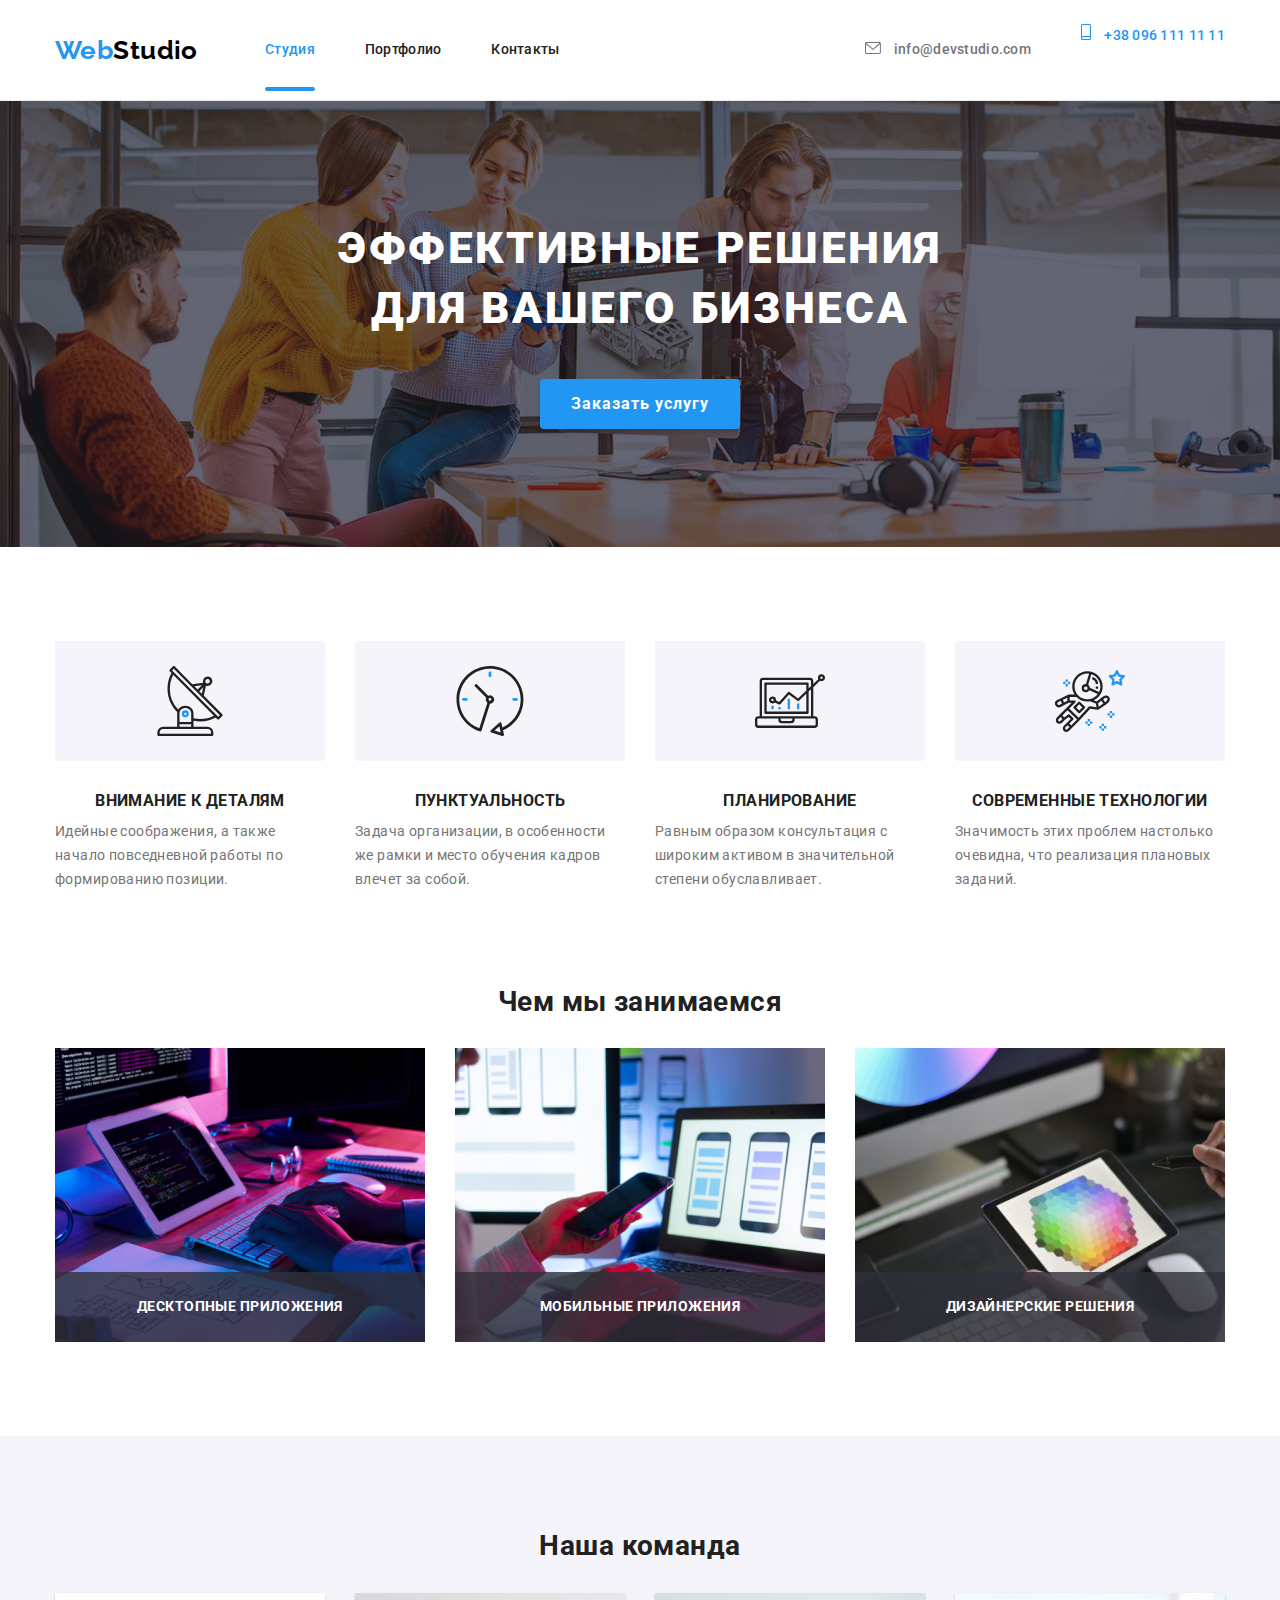
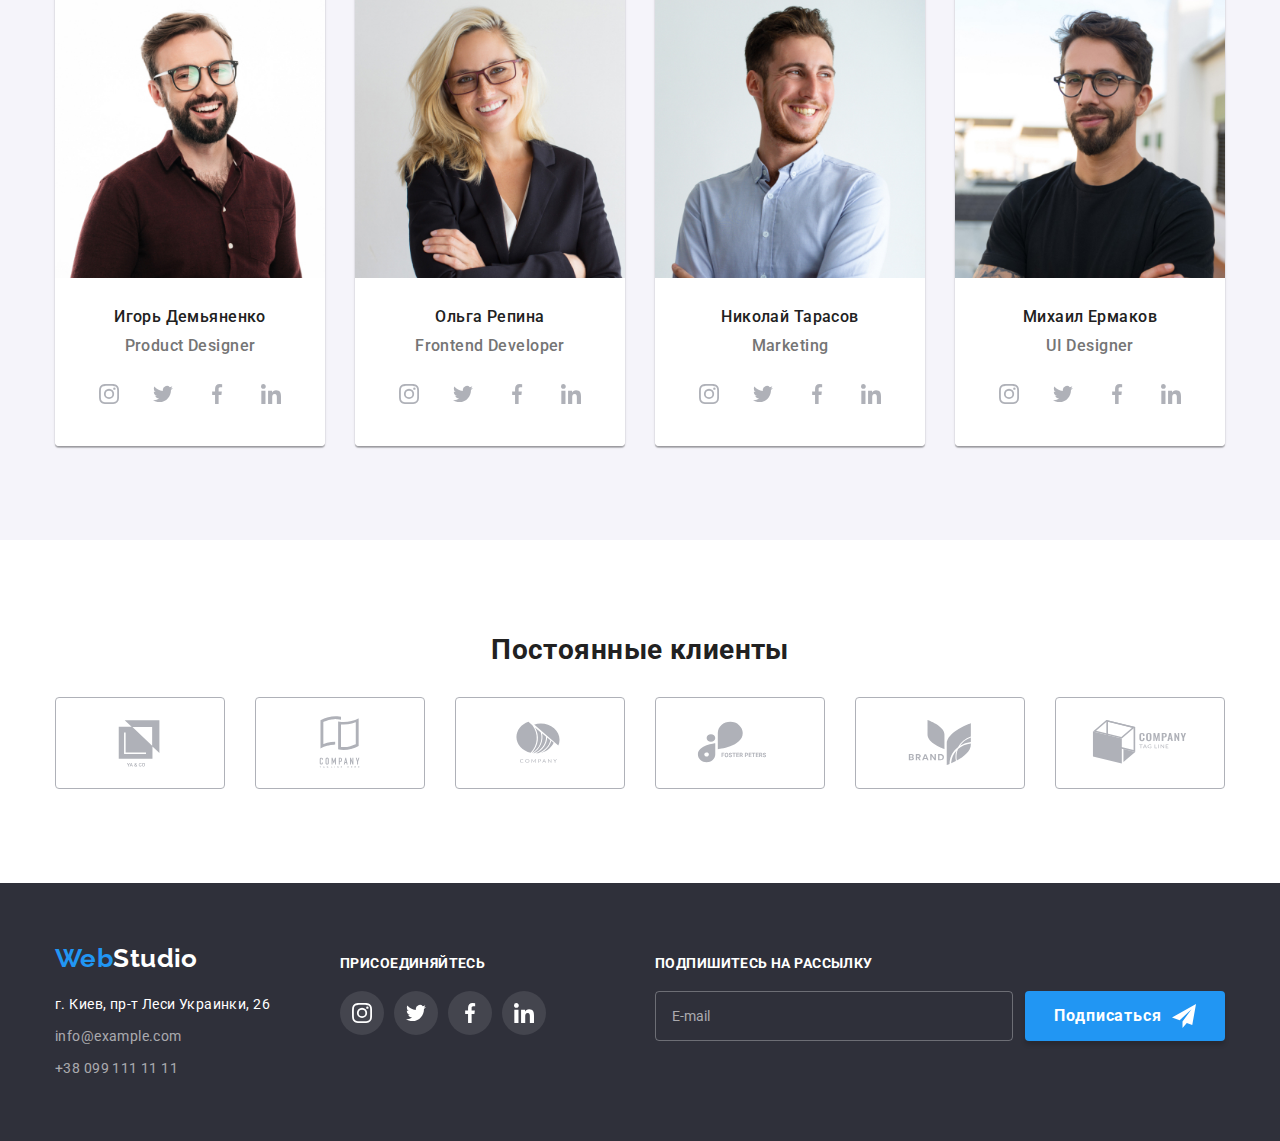
==== commit 890f0835: "finaly HW" ====
--- a/index.html
+++ b/index.html
@@ -192,15 +192,12 @@
           <ul class="specialization__list list">
             <li class="specialization__item">
               <div class="specialization__position">
-                <img 
+                <img
                   class="specialization__image"
-                  srcset="
-                  ./images/layout-370.jpg 370w,
-                  ./images/layout-740.jpg 740w,
-                  "
-                  src="./images/layout-370.jpg" 
-                  alt="верстка сайтов" 
-                  sizes="(min-width: 1200px) 33vw">
+                  srcset="./images/layout-370.jpg 370w,./images/layout-740.jpg 740w"
+                  src="./images/layout-370.jpg"
+                  alt="верстка сайтов"
+                  sizes="(min-width: 1200px) 33vw, 100vw">
                 <p class="specialization__text">Десктопные приложения</p>
             
               </div>
@@ -211,11 +208,12 @@
                   class="specialization__image"
                   srcset="
                   ./images/application-370.jpg 370w,
-                  ./images/application-740.jpg 740w,
+                  ./images/application-740.jpg 740w
                   "
                   src="./images/application-370.jpg" 
                   alt="разработка приложений" 
-                  sizes="(min-width: 1200px) 33vw">
+                  sizes="(min-width: 1200px) 33vw"
+                  >
                 <p class="specialization__text">Мобильные приложения</p>
               </div>
             </li>
@@ -225,7 +223,7 @@
                   class="specialization__image"
                   srcset="
                   ./images/design-370.jpg 370w,
-                  ./images/design-740.jpg 740w,
+                  ./images/design-740.jpg 740w
                   "
                   src="./images/design-370.jpg" 
                   alt="дизайнерские решения" 
@@ -250,7 +248,7 @@
                 ./images/product-designer-450.jpg 450w,
                 ./images/product-designer-540.jpg 540w,
                 ./images/product-designer-708.jpg 708w,
-                ./images/product-designer-900.jpg 900w,
+                ./images/product-designer-900.jpg 900w
                 "
                 src="./images/product-designer-450.jpg" 
                 alt="мужчина улыбается"
@@ -315,7 +313,7 @@
                 ./images/frontend-450.jpg 450w,
                 ./images/frontend-540.jpg 540w,
                 ./images/frontend-708.jpg 708w,
-                ./images/frontend-900.jpg 900w,
+                ./images/frontend-900.jpg 900w
                 "
                 src="./images/frontend-450.jpg" 
                 alt="женщина в очках" 
@@ -380,7 +378,7 @@
                 ./images/marketing-450.jpg 450w,
                 ./images/marketing-540.jpg 540w,
                 ./images/marketing-708.jpg 708w,
-                ./images/marketing-900.jpg 900w,
+                ./images/marketing-900.jpg 900w
                 "
                 src="./images/marketing-450.jpg" 
                 alt="парень в белой рубашке" 
@@ -445,7 +443,7 @@
                 ./images/ui-designer-450.jpg 450w,
                 ./images/ui-designer-540.jpg 540w,
                 ./images/ui-designer-708.jpg 708w,
-                ./images/ui-designer-900.jpg 900w,
+                ./images/ui-designer-900.jpg 900w
                 "
                 src="./images/ui-designer-450.jpg" 
                 alt="мужчина с бородой" 
--- a/css/main.min.css
+++ b/css/main.min.css
@@ -1 +1 @@
-.form__input,.mail-form__input,.client__link{border-width:1px;border-style:solid;border-radius:4px}.license__label,.client__link,.network__link,.button-menu,.button-close,.button-submit--stylish{display:flex;justify-content:center;align-items:center}/*! modern-normalize v1.1.0 | MIT License | https://github.com/sindresorhus/modern-normalize */*,::before,::after{box-sizing:border-box}html{line-height:1.15;-webkit-text-size-adjust:100%;-moz-tab-size:4;tab-size:4}body{margin:0;font-family:system-ui,-apple-system,"Segoe UI",Roboto,Helvetica,Arial,sans-serif,"Apple Color Emoji","Segoe UI Emoji"}hr{height:0;color:inherit}abbr[title]{text-decoration:underline dotted}b,strong{font-weight:bolder}code,kbd,samp,pre{font-family:ui-monospace,SFMono-Regular,Consolas,"Liberation Mono",Menlo,monospace;font-size:1em}small{font-size:80%}sub,sup{font-size:75%;line-height:0;position:relative;vertical-align:baseline}sub{bottom:-0.25em}sup{top:-0.5em}table{text-indent:0;border-color:inherit}button,input,optgroup,select,textarea{font-family:inherit;font-size:100%;line-height:1.15;margin:0}button,select{text-transform:none}button,[type=button],[type=reset],[type=submit]{-webkit-appearance:button}::-moz-focus-inner{border-style:none;padding:0}:-moz-focusring{outline:1px dotted ButtonText}:-moz-ui-invalid{box-shadow:none}legend{padding:0}progress{vertical-align:baseline}::-webkit-inner-spin-button,::-webkit-outer-spin-button{height:auto}[type=search]{-webkit-appearance:textfield;outline-offset:-2px}::-webkit-search-decoration{-webkit-appearance:none}::-webkit-file-upload-button{-webkit-appearance:button;font:inherit}summary{display:list-item}.list{list-style:none;padding-left:0;margin:0}.link{text-decoration:none;color:inherit}.visually-hidden{position:absolute;width:1px;height:1px;margin:-1px;border:0;padding:0;white-space:nowrap;clip-path:inset(100%);clip:rect(0 0 0 0);overflow:hidden}.button{padding:0;cursor:pointer;text-align:center;font-family:inherit;font-size:16px;border:none;background-color:rgba(0,0,0,0);color:inherit}h1,h2,h3,h4,h5,h6,p{margin:0}body{margin:0;font-family:"Roboto",sans-serif;font-size:14px;font-weight:400;letter-spacing:.03em;color:#757575;background-color:#fff}.body.modal-open{overflow:hidden}img{display:block;max-width:100%;height:auto}.section{padding-top:60px;padding-bottom:60px}@media screen and (min-width: 1200px){.section{padding-top:94px;padding-bottom:94px}}.section-title{margin-bottom:30px;font-size:28px;line-height:1.17;text-align:center;color:#212121}.container{margin-left:auto;margin-right:auto;padding-left:15px;padding-right:15px;box-sizing:border-box}@media screen and (min-width: 480px){.container{width:480px}}@media screen and (min-width: 768px){.container{width:768px}}@media screen and (min-width: 1200px){.container{width:1200px}}.logo{font-family:"Raleway",sans-serif;font-size:24px;font-weight:700;line-height:1.38;color:#000}@media screen and (min-width: 1200px){.logo{font-size:26px;line-height:1.19}}.logo__web{color:#2196f3}.logo--darktheme{color:#fff}.button-submit{width:200px;height:50px;font-size:16px;font-weight:700;line-height:1.87;letter-spacing:.06em;border-radius:4px;color:#fff;background-color:#2196f3}.button-submit--hero{box-shadow:0px 4px 4px rgba(0,0,0,.15);transition-property:background-color,color;transition-duration:250ms;transition-timing-function:cubic-bezier(0.4, 0, 0.2, 1)}.button-submit--hero:hover,.button-submit--hero:focus{color:#2196f3;background-color:#fff}.button-submit--stylish{display:inline-flex;box-shadow:0px 4px 4px rgba(0,0,0,.15)}.button-submit__text{margin-right:10px}.button-submit__icon{text-align:center;fill:currentColor}.button-close{position:absolute;border-color:rgba(0,0,0,.1);border-radius:50%;border-style:solid;border-width:1px;color:#000;background-color:#fff;transition-property:color;transition-duration:250ms;transition-timing-function:cubic-bezier(0.4, 0, 0.2, 1)}.button-close:hover,.button-close:focus{color:#2196f3}.button-close__hero{width:30px;height:30px;right:8px;top:8px}.button-close__svg{fill:currentColor}.button-submit--modal{box-shadow:0px 4px 4px rgba(0,0,0,.15)}.radio-button{display:flex;margin-bottom:40px}@media screen and (max-width: 767px){.radio-button{flex-wrap:wrap;row-gap:15px;column-gap:8px}}@media screen and (min-width: 768px){.radio-button{justify-content:center;margin-bottom:30px}}@media screen and (min-width: 1200px){.radio-button{margin-bottom:50px}}@media screen and (min-width: 768px){.radio-button__item:not(:last-child){margin-right:8px}}.radio-button__option{color:#212121;background-color:#f5f4fa;font-size:16px;font-weight:500;line-height:1.63;padding:6px 22px;border-radius:4px;transition-property:background-color,color,box-shadow;transition-duration:250ms;transition-timing-function:cubic-bezier(0.4, 0, 0.2, 1)}.radio-button__option:hover,.radio-button__option:focus{color:#fff;background-color:#2196f3;box-shadow:0px 3px 1px rgba(0,0,0,.1),0px 1px 2px rgba(0,0,0,.08),0px 2px 2px rgba(0,0,0,.12)}.button-menu{width:40px;height:40px}@media screen and (min-width: 768px){.button-menu{display:none}}.button-menu:hover .button-menu__icon--close,.button-menu:hover .button-menu__icon--open{fill:#2196f3}.button-menu.is-open{position:absolute;top:10px;right:15px;z-index:100}.button-menu.is-open .button-menu__icon--close{display:block}.button-menu.is-open .button-menu__icon--open{display:none}.button-menu .button-menu__icon--close{display:none}.button-menu__icon--close{fill:#212121}.button-menu__icon--open{fill:#000}.network{display:inline-flex}.network__item{width:44px;height:44px}.network__item:not(:last-child){margin-right:10px}.network__link{width:100%;height:100%;border-radius:50%;color:#afb1b8;background-color:inherit;transition-property:color,background-color;transition-duration:250ms;transition-timing-function:cubic-bezier(0.4, 0, 0.2, 1)}.network__link:hover,.network__link:focus{color:#fff;background-color:#2196f3}.network__icon{fill:currentColor}.network__link--dark{color:#fff;background-color:rgba(255,255,255,.1);transition-property:background-color;transition-duration:250ms;transition-timing-function:cubic-bezier(0.4, 0, 0.2, 1)}.network__link--dark:hover,.network__link--dark:focus{background-color:#2196f3}.network__link--mobile .network__link--mobile{display:inline-block;font-size:18px;font-weight:500;line-height:1.22;letter-spacing:.02em;color:#2196f3}.network__link--mobile .network__link--mobile:hover,.network__link--mobile .network__link--mobile:focus{color:#2196f3;background-color:rgba(0,0,0,0)}.network__link--mobile .network__link--mobile::after{content:"";width:2px;height:100%;margin-left:10px;background-color:#000}.header{border-bottom-width:1px;border-bottom-style:solid;border-bottom-color:#ececec}@media screen and (max-width: 767px){.header{padding-top:10px;padding-bottom:10px}}@media screen and (min-width: 768px)and (max-width: 1199px){.header{padding-top:21px;padding-bottom:21px}}@media screen and (min-width: 1200px){.header{padding-top:24px;padding-bottom:24px}}.header__container{display:flex;align-items:center;justify-content:space-between}@media screen and (min-width: 768px)and (max-width: 1199px){.header__nav{margin-right:84px}}@media screen and (min-width: 1200px){.header__nav{margin-right:305px}}@media screen and (max-width: 767px){.contact{margin-bottom:64px}}.header__menu{display:none;background-color:#fff}@media screen and (max-width: 767px){.header__menu{width:100%;height:100vh;padding:48px 40px;position:absolute;z-index:10;top:0;left:0;bottom:0;right:0;overflow-y:scroll}.header__menu.is-open{display:flex;flex-direction:column;justify-content:space-between}}@media screen and (min-width: 768px){.header__menu{display:flex;align-items:center;justify-content:space-between}}.header__network{display:flex}.header__item{font-size:18px;font-weight:500;line-height:1.22;letter-spacing:.02em;color:#2196f3}.header__item:not(:last-child){margin-right:10px}.header__item:not(:last-child)::after{content:"";margin-left:10px;width:1px;height:100%;outline:1px solid rgba(33,33,33,.2)}@media screen and (min-width: 768px){.header__network{display:none}}.nav__list{font-size:40px;font-weight:500;line-height:1.17;letter-spacing:.02em}@media screen and (min-width: 768px){.nav__list{font-size:14px;line-height:1.14;display:flex;align-items:center}}@media screen and (max-width: 767px){.nav__item:not(:last-child){margin-bottom:32px}}@media screen and (min-width: 768px){.nav__item:not(:last-child){margin-right:50px}}.nav__item--dark{position:relative;color:#212121}.nav__item--current{color:#2196f3}@media screen and (min-width: 768px){.nav__item--current::after{width:100%;height:4px;position:absolute;left:0;content:"";border-radius:2px;background-color:#2196f3}}@media screen and (min-width: 768px)and (min-width: 768px)and (max-width: 1199px){.nav__item--current::after{bottom:-35px}}@media screen and (min-width: 768px)and (min-width: 1200px){.nav__item--current::after{bottom:-33px}}@media screen and (min-width: 768px){.nav__link:hover,.nav__link:focus{transition-property:color;transition-duration:250ms;transition-timing-function:cubic-bezier(0.4, 0, 0.2, 1);color:#2196f3}}.contact{font-size:24px;font-weight:500;line-height:1.17;letter-spacing:.02em}@media screen and (max-width: 767px){.contact{display:flex;flex-direction:column-reverse}}@media screen and (min-width: 768px){.contact{font-size:12px;line-height:1.14}}@media screen and (min-width: 1200px){.contact{display:flex;align-items:center;font-size:14px}}.contact__icon--desktop{display:none}@media screen and (min-width: 1200px){.contact__icon--desktop{display:initial;margin-right:10px;fill:currentColor}}.contact__icon--tablet{margin-right:8px;fill:currentColor}@media screen and (max-width: 767px),(min-width: 1200px){.contact__icon--tablet{display:none}}@media screen and (max-width: 321px){.contact__item:last-child{margin-bottom:32px;font-size:26px;color:#2196f3}}@media screen and (min-width: 322px)and (max-width: 341px){.contact__item:last-child{margin-bottom:32px;font-size:26px;color:#2196f3}}@media screen and (min-width: 342px)and (max-width: 373px){.contact__item:last-child{margin-bottom:32px;font-size:30px;color:#2196f3}}@media screen and (min-width: 374px)and (max-width: 768px){.contact__item:last-child{margin-bottom:32px;font-size:34px;color:#2196f3}}@media screen and (min-width: 768px)and (max-width: 1199px){.contact__item:not(:last-child){margin-bottom:10px}}@media screen and (min-width: 1200px){.contact__item:not(:last-child){margin-right:50px}}.contact__link{transition-property:color;transition-duration:250ms;transition-timing-function:cubic-bezier(0.4, 0, 0.2, 1)}.contact__link:hover,.contact__link:focus{color:#2196f3}.hero{padding-top:118px;padding-bottom:118px;max-width:480px;margin-left:auto;margin-right:auto;background-repeat:no-repeat;background-size:cover;background-position:center;background-color:#2f303a;background-image:linear-gradient(to right, rgba(47, 48, 58, 0.4), rgba(47, 48, 58, 0.4)),url(../../images/background-img-450.jpg)}@media(min-device-pixel-ratio: 2),(min-resolution: 192dpi),(min-resolution: 2dppx){.hero{background-image:linear-gradient(to right, rgba(47, 48, 58, 0.4), rgba(47, 48, 58, 0.4)),url(../../images/background-img-900.jpg)}}@media screen and (min-width: 480px){.hero{max-width:768px;background-image:linear-gradient(to right, rgba(47, 48, 58, 0.4), rgba(47, 48, 58, 0.4)),url(../../images/background-img-768.jpg)}}@media screen and (min-width: 480px)and (min-device-pixel-ratio: 2),screen and (min-width: 480px)and (min-resolution: 192dpi),screen and (min-width: 480px)and (min-resolution: 2dppx){.hero{background-image:linear-gradient(to right, rgba(47, 48, 58, 0.4), rgba(47, 48, 58, 0.4)),url(../../images/background-img-1536.jpg)}}@media screen and (min-width: 768px){.hero{max-width:1600px;background-image:linear-gradient(to right, rgba(47, 48, 58, 0.4), rgba(47, 48, 58, 0.4)),url(../../images/background-img-1600.jpg)}}@media screen and (min-width: 768px)and (min-device-pixel-ratio: 2),screen and (min-width: 768px)and (min-resolution: 192dpi),screen and (min-width: 768px)and (min-resolution: 2dppx){.hero{background-image:linear-gradient(to right, rgba(47, 48, 58, 0.4), rgba(47, 48, 58, 0.4)),url(../../images/background-img-3200.jpg)}}.hero__container{box-sizing:content-box;max-width:360px;text-align:center}@media screen and (min-width: 1200px){.hero__container{max-width:696px}}.hero__section-title{margin-bottom:30px;font-size:26px;font-weight:900;line-height:1.61;letter-spacing:.06em;text-transform:uppercase;text-align:center;color:#fff}@media screen and (min-width: 1200px){.hero__section-title{margin-bottom:40px;font-size:44px;line-height:1.36}}@media screen and (min-width: 768px){.principles__list{display:flex;flex-wrap:wrap;gap:30px}}.principle__container{height:120px;margin-bottom:30px;display:flex;align-items:center;justify-content:center;border-radius:4px;background-color:#f5f4fa}.principle__title{margin-bottom:10px;text-align:center;line-height:1.17;text-transform:uppercase;color:#212121}@media screen and (min-width: 768px){.principle__item{flex-basis:calc((100% - 30px)/2)}}@media screen and (max-width: 767px){.principle__item:not(:last-child){margin-bottom:30px}}@media screen and (min-width: 1200px){.principle__item{flex-basis:calc((100% - 90px)/4)}}.principle__text{line-height:1.71}@media screen and (max-width: 1199px){.specialization{display:none}}.specialization{padding-top:0}.specialization__list{display:flex}.specialization__item:not(:last-child){margin-right:30px}.specialization__position{position:relative}.specialization__image{display:block}.specialization__text{padding:27px 0;width:100%;height:70px;box-sizing:border-box;position:absolute;bottom:0;font-weight:700;line-height:1.14;text-align:center;text-transform:uppercase;color:#fff;background-color:rgba(47,48,58,.8)}.staff{background-color:#f5f4fa}@media screen and (min-width: 768px){.staff__list{display:flex;flex-wrap:wrap;gap:30px}}.staff__item{box-shadow:0px 1px 3px rgba(0,0,0,.12),0px 1px 1px rgba(0,0,0,.14),0px 2px 1px rgba(0,0,0,.2);border-radius:0px 0px 4px 4px}@media screen and (max-width: 767px){.staff__item:not(:last-child){margin-bottom:30px}}@media screen and (min-width: 768px){.staff__item{flex-basis:calc((100% - 30px)/2)}}@media screen and (min-width: 1200px){.staff__item{flex-basis:calc((100% - 90px)/4)}}.staff__container{padding-top:30px;padding-bottom:24px;text-align:center;border-radius:inherit;background-color:#fff}@media screen and (min-width: 1200px){.staff__container{padding-bottom:30px}}.staff__name{margin-bottom:10px;font-size:16px;font-weight:500;line-height:1.17;color:#212121}.staff__position{margin-bottom:16px;font-size:16px;font-weight:500;line-height:1.17}.client__list{display:flex;flex-wrap:wrap;gap:30px}.client__item{flex-basis:calc((100% - 30px)/2)}@media screen and (min-width: 768px){.client__item{flex-basis:calc((100% - 60px)/3)}}@media screen and (min-width: 1200px){.client__item{flex-basis:calc((100% - 150px)/6)}}.client__link{height:92px;border-color:#afb1b8;color:#afb1b8;transition-property:color,background-color;transition-duration:250ms;transition-timing-function:cubic-bezier(0.4, 0, 0.2, 1)}.client__link:hover,.client__link:focus{color:#2196f3;border-color:#2196f3}.client__icon{fill:currentColor}.footer{background-color:#2f303a;padding-top:60px;padding-bottom:60px}@media screen and (min-width: 1200px){.footer__container{display:flex;justify-content:space-between}}@media screen and (min-width: 768px){.footer__active{display:flex;justify-content:space-evenly}}@media screen and (min-width: 768px)and (max-width: 1199px){.footer__active{margin-bottom:60px}}@media screen and (min-width: 1200px){.footer__address{margin-right:70px}}@media screen and (max-width: 767px){.footer__address,.footer__network{margin-bottom:60px}}@media screen and (max-width: 1199px){.footer__address,.footer__network,.footer__mail{text-align:center}}.footer__logo{margin-bottom:20px;display:block}.address{font-style:inherit}.address__item{line-height:1.71;color:rgba(255,255,255,.6)}.address__item:first-child{color:#fff}.address__item:not(:last-child){margin-bottom:8px}.address__link{transition-property:color;transition-duration:250ms;transition-timing-function:cubic-bezier(0.4, 0, 0.2, 1)}.address__link:hover,.address__link:focus{color:#2196f3}.footer__title{display:block;color:#fff;text-transform:uppercase;line-height:1.17;margin-bottom:20px}@media screen and (min-width: 768px){.footer__network{padding-top:5px}}@media screen and (min-width: 1200px){.footer__network{padding-top:12px}}@media screen and (min-width: 1200px){.footer__mail{padding-top:12px}}.mail-form{text-align:center}@media screen and (min-width: 1200px){.mail-form{display:flex}}.mail-form__input{width:100%;height:50px;padding:15px 16px;box-sizing:border-box;font-family:inherit;font-size:inherit;outline:none;border-color:rgba(255,255,255,.3);color:#fff;background-color:rgba(0,0,0,0)}@media screen and (max-width: 1199px){.mail-form__input{margin-bottom:20px}}@media screen and (min-width: 1200px){.mail-form__input{margin-right:12px;width:358px}}@media screen and (min-width: 768px)and (max-width: 1199px){.mail-form__input{width:450px;display:block;margin-right:auto;margin-left:auto}}.mail-form__input::placeholder{line-height:1.25;color:rgba(255,255,255,.6)}.backdrop{width:100%;height:100%;padding:93px 15px;position:fixed;top:0;left:0;visibility:visible;background-color:rgba(0,0,0,.2);overflow-y:scroll;transition-property:opacity,visibility;transition-duration:250ms;transition-timing-function:cubic-bezier(0.4, 0, 0.2, 1)}.backdrop.is-hidden{opacity:0;visibility:hidden;pointer-events:none}.modal{padding:40px;box-sizing:border-box;transform:scale(1);background-color:#fff;box-shadow:0px 1px 3px rgba(0,0,0,.12),0px 1px 1px rgba(0,0,0,.14),0px 2px 1px rgba(0,0,0,.2);border-radius:4px;transition-property:transform;transition-duration:250ms;transition-timing-function:cubic-bezier(0.4, 0, 0.2, 1)}.is-hidden>.modal{transform:scale(1.5)}@media screen and (min-width: 600px){.modal{width:100%;max-width:528px;max-height:581px;position:absolute;top:50%;left:50%;transform:translate(-50%, -25%) scale(1)}.is-hidden>.modal{transform:translate(-50%, -25%) scale(1.5)}}@media screen and (min-width: 1200px){.modal{transform:translate(-50%, -50%) scale(1)}.is-hidden>.modal{transform:translate(-50%, -50%) scale(1.5)}}.form__title{margin-bottom:12px;display:block;text-align:center;font-size:20px;line-height:1.15;color:#212121}.form__list{margin-bottom:20px}.form__item{margin-bottom:10px;display:flex;flex-direction:column;position:relative}.form__item:last-child{margin-bottom:0}.form__label{margin-bottom:4px;font-size:12px;line-height:1.17;letter-spacing:.01em}.form__input{box-sizing:border-box;padding:12px 12px 12px 42px;height:40px;font-family:inherit;line-height:1.17;letter-spacing:.01em;border-color:rgba(33,33,33,.2);outline:none;resize:none;transition-property:fill;transition-duration:250ms;transition-timing-function:cubic-bezier(0.4, 0, 0.2, 1)}.form__input:last-child{padding:12px;height:120px}.form__input:focus{border-color:#2196f3}.form__input::placeholder{letter-spacing:.01em;line-height:1.14;color:rgba(117,117,117,.5)}.form__icon{position:absolute;bottom:11px;left:12px;fill:#212121;transition-property:fill;transition-duration:250ms;transition-timing-function:cubic-bezier(0.4, 0, 0.2, 1)}.form__input:focus~.form__icon{fill:#2196f3}.license{margin-bottom:30px}.license__choice{width:16px;height:15px;display:inline-flex;justify-content:center;align-items:center;background-color:#fff;border-radius:2px;outline:#212121 2px solid;outline-offset:-2px}.license__icon-choice{fill:#fff}.license__input:checked+.license__choice{background-color:#2196f3;outline-color:#2196f3}.license__choice{margin-right:7px}.license,.form__submit{text-align:center}.license__text{user-select:none}.license__label{font-size:12px;line-height:1.17;letter-spacing:.01em}@media screen and (min-width: 1200px){.license__label{font-size:14px;line-height:1.71}}.license__link{text-decoration:underline;color:#2196f3}@media screen and (min-width: 768px){.work__list{display:flex;flex-wrap:wrap;gap:30px}}.work__item{transition-property:box-shadow;transition-duration:250ms;transition-timing-function:cubic-bezier(0.4, 0, 0.2, 1)}.work__item:hover,.work__item:focus{box-shadow:0px 1px 1px rgba(0,0,0,.12),0px 4px 4px rgba(0,0,0,.06),1px 4px 6px rgba(0,0,0,.16)}@media screen and (max-width: 767px){.work__item:not(:last-child){margin-bottom:30px}}@media screen and (min-width: 768px){.work__item{min-width:270px;flex-basis:calc((100% - 30px)/2)}}@media screen and (min-width: 1200px){.work__item{flex-basis:calc((100% - 60px)/3)}}.work__container{padding:20px 24px;border-color:#eee;border-width:1px;border-style:solid;border-top-width:0}.work__thumb{position:relative;overflow:hidden}.work__image{display:block}.work__overlay{display:flex;height:100%;width:100%;position:absolute;transition-property:transform;transition-duration:250ms;transition-timing-function:cubic-bezier(0.4, 0, 0.2, 1)}.work__item:hover .work__overlay,.work__item:focus .work__overlay{transform:translateY(-100%)}.work__description{padding:63px 24px 0 24px;font-size:18px;line-height:1.56;color:#fff;background-color:rgba(33,150,243,.9)}@media screen and (max-width: 380px){.work__description{padding:24px 24px 0 24px}}.work__title{color:#212121;font-size:18px;line-height:2;letter-spacing:.06em;padding-bottom:4px}.work__text{font-size:16px;line-height:1.87}/*# sourceMappingURL=main.min.css.map */+.form__input,.mail-form__input,.client__link{border-width:1px;border-style:solid;border-radius:4px}.license__label,.client__link,.network__link,.button-menu,.button-close,.button-submit--stylish{display:flex;justify-content:center;align-items:center}/*! modern-normalize v1.1.0 | MIT License | https://github.com/sindresorhus/modern-normalize */*,::before,::after{box-sizing:border-box}html{line-height:1.15;-webkit-text-size-adjust:100%;-moz-tab-size:4;tab-size:4}body{margin:0;font-family:system-ui,-apple-system,"Segoe UI",Roboto,Helvetica,Arial,sans-serif,"Apple Color Emoji","Segoe UI Emoji"}hr{height:0;color:inherit}abbr[title]{text-decoration:underline dotted}b,strong{font-weight:bolder}code,kbd,samp,pre{font-family:ui-monospace,SFMono-Regular,Consolas,"Liberation Mono",Menlo,monospace;font-size:1em}small{font-size:80%}sub,sup{font-size:75%;line-height:0;position:relative;vertical-align:baseline}sub{bottom:-0.25em}sup{top:-0.5em}table{text-indent:0;border-color:inherit}button,input,optgroup,select,textarea{font-family:inherit;font-size:100%;line-height:1.15;margin:0}button,select{text-transform:none}button,[type=button],[type=reset],[type=submit]{-webkit-appearance:button}::-moz-focus-inner{border-style:none;padding:0}:-moz-focusring{outline:1px dotted ButtonText}:-moz-ui-invalid{box-shadow:none}legend{padding:0}progress{vertical-align:baseline}::-webkit-inner-spin-button,::-webkit-outer-spin-button{height:auto}[type=search]{-webkit-appearance:textfield;outline-offset:-2px}::-webkit-search-decoration{-webkit-appearance:none}::-webkit-file-upload-button{-webkit-appearance:button;font:inherit}summary{display:list-item}.list{list-style:none;padding-left:0;margin:0}.link{text-decoration:none;color:inherit}.visually-hidden{position:absolute;width:1px;height:1px;margin:-1px;border:0;padding:0;white-space:nowrap;clip-path:inset(100%);clip:rect(0 0 0 0);overflow:hidden}.button{padding:0;cursor:pointer;text-align:center;font-family:inherit;font-size:16px;border:none;background-color:rgba(0,0,0,0);color:inherit}h1,h2,h3,h4,h5,h6,p{margin:0}body{margin:0;font-family:"Roboto",sans-serif;font-size:14px;font-weight:400;letter-spacing:.03em;color:#757575;background-color:#fff}.body.modal-open{overflow:hidden}img{display:block;max-width:100%;height:auto}.section{padding-top:60px;padding-bottom:60px}@media screen and (min-width: 1200px){.section{padding-top:94px;padding-bottom:94px}}.section-title{margin-bottom:30px;font-size:28px;line-height:1.17;text-align:center;color:#212121}.container{margin-left:auto;margin-right:auto;padding-left:15px;padding-right:15px;box-sizing:border-box}@media screen and (min-width: 480px){.container{width:480px}}@media screen and (min-width: 768px){.container{width:768px}}@media screen and (min-width: 1200px){.container{width:1200px}}.logo{font-family:"Raleway",sans-serif;font-size:24px;font-weight:700;line-height:1.38;color:#000}@media screen and (min-width: 1200px){.logo{font-size:26px;line-height:1.19}}.logo__web{color:#2196f3}.logo--darktheme{color:#fff}.button-submit{width:200px;height:50px;font-size:16px;font-weight:700;line-height:1.87;letter-spacing:.06em;border-radius:4px;color:#fff;background-color:#2196f3}.button-submit--hero{box-shadow:0px 4px 4px rgba(0,0,0,.15);transition-property:background-color,color;transition-duration:250ms;transition-timing-function:cubic-bezier(0.4, 0, 0.2, 1)}.button-submit--hero:hover,.button-submit--hero:focus{color:#2196f3;background-color:#fff}.button-submit--stylish{display:inline-flex;box-shadow:0px 4px 4px rgba(0,0,0,.15)}.button-submit__text{margin-right:10px}.button-submit__icon{text-align:center;fill:currentColor}.button-close{position:absolute;border-color:rgba(0,0,0,.1);border-radius:50%;border-style:solid;border-width:1px;color:#000;background-color:#fff;transition-property:color;transition-duration:250ms;transition-timing-function:cubic-bezier(0.4, 0, 0.2, 1)}.button-close:hover,.button-close:focus{color:#2196f3}.button-close__hero{width:30px;height:30px;right:8px;top:8px}.button-close__svg{fill:currentColor}.button-submit--modal{box-shadow:0px 4px 4px rgba(0,0,0,.15)}.radio-button{margin-bottom:40px;display:flex}@media screen and (max-width: 767px){.radio-button{flex-wrap:wrap;row-gap:15px;column-gap:8px}}@media screen and (min-width: 768px){.radio-button{justify-content:center;margin-bottom:30px}}@media screen and (min-width: 1200px){.radio-button{margin-bottom:50px}}@media screen and (min-width: 768px){.radio-button__item:not(:last-child){margin-right:8px}}.radio-button__option{color:#212121;background-color:#f5f4fa;font-size:16px;font-weight:500;line-height:1.63;padding:6px 22px;border-radius:4px;transition-property:background-color,color,box-shadow;transition-duration:250ms;transition-timing-function:cubic-bezier(0.4, 0, 0.2, 1)}.radio-button__option:hover,.radio-button__option:focus{color:#fff;background-color:#2196f3;box-shadow:0px 3px 1px rgba(0,0,0,.1),0px 1px 2px rgba(0,0,0,.08),0px 2px 2px rgba(0,0,0,.12)}.button-menu{width:40px;height:40px}@media screen and (min-width: 768px){.button-menu{display:none}}.button-menu:hover .button-menu__icon--close,.button-menu:hover .button-menu__icon--open{fill:#2196f3}.button-menu.is-open{position:absolute;top:10px;right:15px;z-index:100}.button-menu.is-open .button-menu__icon--close{display:block}.button-menu.is-open .button-menu__icon--open{display:none}.button-menu .button-menu__icon--close{display:none}.button-menu__icon--close{fill:#212121}.button-menu__icon--open{fill:#000}.network{display:inline-flex}.network__item{width:44px;height:44px}.network__item:not(:last-child){margin-right:10px}.network__link{width:100%;height:100%;border-radius:50%;color:#afb1b8;background-color:inherit;transition-property:color,background-color;transition-duration:250ms;transition-timing-function:cubic-bezier(0.4, 0, 0.2, 1)}.network__link:hover,.network__link:focus{color:#fff;background-color:#2196f3}.network__icon{fill:currentColor}.network__link--dark{color:#fff;background-color:rgba(255,255,255,.1);transition-property:background-color;transition-duration:250ms;transition-timing-function:cubic-bezier(0.4, 0, 0.2, 1)}.network__link--dark:hover,.network__link--dark:focus{background-color:#2196f3}.network__link--mobile{display:inline-block;font-size:18px;font-weight:500;line-height:1.22;letter-spacing:.02em;color:#2196f3}.network__link--mobile:hover,.network__link--mobile:focus{color:#2196f3;background-color:rgba(0,0,0,0)}.network__link--mobile::after{content:"";width:2px;height:100%;margin-left:10px;background-color:#000}.header{border-bottom-width:1px;border-bottom-style:solid;border-bottom-color:#ececec}@media screen and (max-width: 767px){.header{padding-top:10px;padding-bottom:10px}}@media screen and (min-width: 768px)and (max-width: 1199px){.header{padding-top:21px;padding-bottom:21px}}@media screen and (min-width: 1200px){.header{padding-top:24px;padding-bottom:24px}}.header__container{display:flex;align-items:center;justify-content:space-between}@media screen and (min-width: 768px)and (max-width: 1199px){.header__nav{margin-right:84px}}@media screen and (min-width: 1200px){.header__nav{margin-right:305px}}@media screen and (max-width: 767px){.contact{margin-bottom:64px}}.header__menu{display:none;background-color:#fff}@media screen and (max-width: 767px){.header__menu{width:100%;height:100vh;padding:48px 40px;position:absolute;z-index:10;top:0;left:0;bottom:0;right:0;overflow-y:scroll}.header__menu.is-open{display:flex;flex-direction:column;justify-content:space-between}}@media screen and (min-width: 768px){.header__menu{display:flex;align-items:center;justify-content:space-between}}.header__network{display:flex;flex-wrap:wrap;row-gap:15px}.header__item{font-size:18px;font-weight:500;line-height:1.22;letter-spacing:.02em;color:#2196f3}.header__item:not(:last-child){margin-right:10px}.header__item:not(:last-child)::after{content:"";margin-left:10px;width:1px;height:100%;outline:1px solid rgba(33,33,33,.2)}@media screen and (min-width: 365px)and (max-width: 437px){.header__item:nth-child(3)::after{outline:none}}@media screen and (max-width: 364px){.header__item:nth-child(2)::after{outline:none}}@media screen and (min-width: 768px){.header__network{display:none}}.nav__list{font-size:40px;font-weight:500;line-height:1.17;letter-spacing:.02em}@media screen and (min-width: 768px){.nav__list{font-size:14px;line-height:1.14;display:flex;align-items:center}}@media screen and (max-width: 767px){.nav__item:not(:last-child){margin-bottom:32px}}@media screen and (min-width: 768px){.nav__item:not(:last-child){margin-right:50px}}.nav__item--dark{position:relative;color:#212121}.nav__item--current{color:#2196f3}@media screen and (min-width: 768px){.nav__item--current::after{width:100%;height:4px;position:absolute;left:0;content:"";border-radius:2px;background-color:#2196f3}}@media screen and (min-width: 768px)and (min-width: 768px)and (max-width: 1199px){.nav__item--current::after{bottom:-35px}}@media screen and (min-width: 768px)and (min-width: 1200px){.nav__item--current::after{bottom:-33px}}@media screen and (min-width: 768px){.nav__link:hover,.nav__link:focus{transition-property:color;transition-duration:250ms;transition-timing-function:cubic-bezier(0.4, 0, 0.2, 1);color:#2196f3}}.contact{font-size:24px;font-weight:500;line-height:1.17;letter-spacing:.02em}@media screen and (max-width: 767px){.contact{display:flex;flex-direction:column-reverse}}@media screen and (min-width: 768px){.contact{font-size:12px;line-height:1.14}}@media screen and (min-width: 1200px){.contact{display:flex;align-items:center;font-size:14px}}.contact__icon--desktop{display:none}@media screen and (min-width: 1200px){.contact__icon--desktop{display:initial;margin-right:10px;fill:currentColor}}.contact__icon--tablet{margin-right:8px;fill:currentColor}@media screen and (max-width: 767px),(min-width: 1200px){.contact__icon--tablet{display:none}}.contact__item:last-child{margin-bottom:32px;color:#2196f3}@media screen and (min-width: 322px)and (max-width: 341px){.contact__item:last-child{font-size:26px}}@media screen and (min-width: 342px)and (max-width: 373px){.contact__item:last-child{font-size:30px}}@media screen and (min-width: 374px)and (max-width: 768px){.contact__item:last-child{font-size:34px}}@media screen and (min-width: 768px)and (max-width: 1199px){.contact__item:not(:last-child){margin-bottom:10px}}@media screen and (min-width: 1200px){.contact__item:not(:last-child){margin-right:50px}}.contact__link{transition-property:color;transition-duration:250ms;transition-timing-function:cubic-bezier(0.4, 0, 0.2, 1)}.contact__link:hover,.contact__link:focus{color:#2196f3}.hero{padding-top:118px;padding-bottom:118px;max-width:480px;margin-left:auto;margin-right:auto;background-repeat:no-repeat;background-size:cover;background-position:center;background-color:#2f303a;background-image:linear-gradient(to right, rgba(47, 48, 58, 0.4), rgba(47, 48, 58, 0.4)),url(../images/background-img-450.jpg)}@media(min-device-pixel-ratio: 2),(min-resolution: 192dpi),(min-resolution: 2dppx){.hero{background-image:linear-gradient(to right, rgba(47, 48, 58, 0.4), rgba(47, 48, 58, 0.4)),url(../images/background-img-900.jpg)}}@media screen and (min-width: 480px){.hero{max-width:768px;background-image:linear-gradient(to right, rgba(47, 48, 58, 0.4), rgba(47, 48, 58, 0.4)),url(../images/background-img-768.jpg)}}@media screen and (min-width: 480px)and (min-device-pixel-ratio: 2),screen and (min-width: 480px)and (min-resolution: 192dpi),screen and (min-width: 480px)and (min-resolution: 2dppx){.hero{background-image:linear-gradient(to right, rgba(47, 48, 58, 0.4), rgba(47, 48, 58, 0.4)),url(../images/background-img-1536.jpg)}}@media screen and (min-width: 768px){.hero{max-width:1600px;background-image:linear-gradient(to right, rgba(47, 48, 58, 0.4), rgba(47, 48, 58, 0.4)),url(../images/background-img-1600.jpg)}}@media screen and (min-width: 768px)and (min-device-pixel-ratio: 2),screen and (min-width: 768px)and (min-resolution: 192dpi),screen and (min-width: 768px)and (min-resolution: 2dppx){.hero{background-image:linear-gradient(to right, rgba(47, 48, 58, 0.4), rgba(47, 48, 58, 0.4)),url(../images/background-img-3200.jpg)}}.hero__container{box-sizing:content-box;max-width:360px;text-align:center}@media screen and (min-width: 1200px){.hero__container{max-width:696px}}.hero__section-title{margin-bottom:30px;font-size:26px;font-weight:900;line-height:1.61;letter-spacing:.06em;text-transform:uppercase;text-align:center;color:#fff}@media screen and (min-width: 1200px){.hero__section-title{margin-bottom:40px;font-size:44px;line-height:1.36}}@media screen and (min-width: 768px){.principles__list{display:flex;flex-wrap:wrap;gap:30px}}.principle__container{height:120px;margin-bottom:30px;display:flex;align-items:center;justify-content:center;border-radius:4px;background-color:#f5f4fa}.principle__title{margin-bottom:10px;text-align:center;line-height:1.17;text-transform:uppercase;color:#212121}@media screen and (min-width: 768px){.principle__item{flex-basis:calc((100% - 30px)/2)}}@media screen and (max-width: 767px){.principle__item:not(:last-child){margin-bottom:30px}}@media screen and (min-width: 1200px){.principle__item{flex-basis:calc((100% - 90px)/4)}}.principle__text{line-height:1.71}@media screen and (max-width: 1199px){.specialization{display:none}}.specialization{padding-top:0}.specialization__list{display:flex}.specialization__item:not(:last-child){margin-right:30px}.specialization__position{position:relative}.specialization__image{display:block}.specialization__text{padding:27px 0;width:100%;height:70px;box-sizing:border-box;position:absolute;bottom:0;font-weight:700;line-height:1.14;text-align:center;text-transform:uppercase;color:#fff;background-color:rgba(47,48,58,.8)}.staff{background-color:#f5f4fa}@media screen and (min-width: 768px){.staff__list{display:flex;flex-wrap:wrap;gap:30px}}.staff__item{box-shadow:0px 1px 3px rgba(0,0,0,.12),0px 1px 1px rgba(0,0,0,.14),0px 2px 1px rgba(0,0,0,.2);border-radius:0px 0px 4px 4px}@media screen and (max-width: 767px){.staff__item:not(:last-child){margin-bottom:30px}}@media screen and (min-width: 768px){.staff__item{flex-basis:calc((100% - 30px)/2)}}@media screen and (min-width: 1200px){.staff__item{flex-basis:calc((100% - 90px)/4)}}.staff__container{padding-top:30px;padding-bottom:24px;text-align:center;border-radius:inherit;background-color:#fff}@media screen and (min-width: 1200px){.staff__container{padding-bottom:30px}}.staff__name{margin-bottom:10px;font-size:16px;font-weight:500;line-height:1.17;color:#212121}.staff__position{margin-bottom:16px;font-size:16px;font-weight:500;line-height:1.17}.client__list{display:flex;flex-wrap:wrap;gap:30px}.client__item{flex-basis:calc((100% - 30px)/2)}@media screen and (min-width: 768px){.client__item{flex-basis:calc((100% - 60px)/3)}}@media screen and (min-width: 1200px){.client__item{flex-basis:calc((100% - 150px)/6)}}.client__link{height:92px;border-color:#afb1b8;color:#afb1b8;transition-property:color,background-color;transition-duration:250ms;transition-timing-function:cubic-bezier(0.4, 0, 0.2, 1)}.client__link:hover,.client__link:focus{color:#2196f3;border-color:#2196f3}.client__icon{fill:currentColor}.footer{background-color:#2f303a;padding-top:60px;padding-bottom:60px}@media screen and (min-width: 1200px){.footer__container{display:flex;justify-content:space-between}}@media screen and (min-width: 768px){.footer__active{display:flex;justify-content:space-evenly}}@media screen and (min-width: 768px)and (max-width: 1199px){.footer__active{margin-bottom:60px}}@media screen and (min-width: 1200px){.footer__address{margin-right:70px}}@media screen and (max-width: 767px){.footer__address,.footer__network{margin-bottom:60px}}@media screen and (max-width: 1199px){.footer__address,.footer__network,.footer__mail{text-align:center}}.footer__logo{margin-bottom:20px;display:block}.address{font-style:inherit}.address__item{line-height:1.71;color:rgba(255,255,255,.6)}.address__item:first-child{color:#fff}.address__item:not(:last-child){margin-bottom:8px}.address__link{transition-property:color;transition-duration:250ms;transition-timing-function:cubic-bezier(0.4, 0, 0.2, 1)}.address__link:hover,.address__link:focus{color:#2196f3}.footer__title{display:block;color:#fff;text-transform:uppercase;line-height:1.17;margin-bottom:20px}@media screen and (min-width: 768px){.footer__network{padding-top:5px}}@media screen and (min-width: 1200px){.footer__network{padding-top:12px}}@media screen and (min-width: 1200px){.footer__mail{padding-top:12px}}.mail-form{text-align:center}@media screen and (min-width: 1200px){.mail-form{display:flex}}.mail-form__input{width:100%;height:50px;padding:15px 16px;box-sizing:border-box;font-family:inherit;font-size:inherit;outline:none;border-color:rgba(255,255,255,.3);color:#fff;background-color:rgba(0,0,0,0)}.mail-form__input::placeholder{line-height:1.25;color:rgba(255,255,255,.6)}@media screen and (max-width: 1199px){.mail-form__input{margin-bottom:20px}}@media screen and (min-width: 1200px){.mail-form__input{margin-right:12px;width:358px}}@media screen and (min-width: 768px)and (max-width: 1199px){.mail-form__input{width:450px;display:block;margin-right:auto;margin-left:auto}}.backdrop{width:100%;height:100%;padding:93px 15px;position:fixed;top:0;left:0;visibility:visible;background-color:rgba(0,0,0,.2);overflow-y:scroll;transition-property:opacity,visibility;transition-duration:250ms;transition-timing-function:cubic-bezier(0.4, 0, 0.2, 1)}.backdrop.is-hidden{opacity:0;visibility:hidden;pointer-events:none}.modal{padding:40px;box-sizing:border-box;transform:scale(1);background-color:#fff;box-shadow:0px 1px 3px rgba(0,0,0,.12),0px 1px 1px rgba(0,0,0,.14),0px 2px 1px rgba(0,0,0,.2);border-radius:4px;transition-property:transform;transition-duration:250ms;transition-timing-function:cubic-bezier(0.4, 0, 0.2, 1)}.is-hidden>.modal{transform:scale(1.5)}@media screen and (min-width: 600px){.modal{width:100%;max-width:528px;max-height:581px;position:absolute;top:50%;left:50%;transform:translate(-50%, -25%) scale(1)}.is-hidden>.modal{transform:translate(-50%, -25%) scale(1.5)}}@media screen and (min-width: 1200px){.modal{transform:translate(-50%, -50%) scale(1)}.is-hidden>.modal{transform:translate(-50%, -50%) scale(1.5)}}.form__title{margin-bottom:12px;display:block;text-align:center;font-size:20px;line-height:1.15;color:#212121}.form__list{margin-bottom:20px}.form__item{margin-bottom:10px;display:flex;flex-direction:column;position:relative}.form__item:last-child{margin-bottom:0}.form__label{margin-bottom:4px;font-size:12px;line-height:1.17;letter-spacing:.01em}.form__input{box-sizing:border-box;padding:12px 12px 12px 42px;height:40px;font-family:inherit;line-height:1.17;letter-spacing:.01em;border-color:rgba(33,33,33,.2);outline:none;resize:none;transition-property:fill;transition-duration:250ms;transition-timing-function:cubic-bezier(0.4, 0, 0.2, 1)}.form__input:last-child{padding:12px;height:120px}.form__input:focus{border-color:#2196f3}.form__input::placeholder{letter-spacing:.01em;line-height:1.14;color:rgba(117,117,117,.5)}.form__icon{position:absolute;bottom:11px;left:12px;fill:#212121;transition-property:fill;transition-duration:250ms;transition-timing-function:cubic-bezier(0.4, 0, 0.2, 1)}.form__input:focus~.form__icon{fill:#2196f3}.license{margin-bottom:30px}.license__choice{width:16px;height:15px;display:inline-flex;justify-content:center;align-items:center;background-color:#fff;border-radius:2px;outline:#212121 2px solid;outline-offset:-2px}.license__icon-choice{fill:#fff}.license__input:checked+.license__choice{background-color:#2196f3;outline-color:#2196f3}.license__choice{margin-right:7px}.license,.form__submit{text-align:center}.license__text{user-select:none}.license__label{font-size:12px;line-height:1.17;letter-spacing:.01em}@media screen and (min-width: 1200px){.license__label{font-size:14px;line-height:1.71}}.license__link{text-decoration:underline;color:#2196f3}@media screen and (min-width: 768px){.work__list{display:flex;flex-wrap:wrap;gap:30px}}.work__item{transition-property:box-shadow;transition-duration:250ms;transition-timing-function:cubic-bezier(0.4, 0, 0.2, 1)}.work__item:hover,.work__item:focus{box-shadow:0px 1px 1px rgba(0,0,0,.12),0px 4px 4px rgba(0,0,0,.06),1px 4px 6px rgba(0,0,0,.16)}@media screen and (max-width: 767px){.work__item:not(:last-child){margin-bottom:30px}}@media screen and (min-width: 768px){.work__item{flex-basis:calc((100% - 30px)/2)}}@media screen and (min-width: 1200px){.work__item{flex-basis:calc((100% - 60px)/3)}}@media screen and (min-width: 768px)and (max-width: 1200px){.work__item>.link{height:100%;display:flex;flex-direction:column}}.work__container{padding:20px 24px;border-color:#eee;border-width:1px;border-style:solid;border-top-width:0}@media screen and (min-width: 768px)and (max-width: 1200px){.work__container{flex-grow:1}}.work__thumb{position:relative;overflow:hidden}.work__image{display:block}.work__overlay{display:flex;height:100%;width:100%;position:absolute;transition-property:transform;transition-duration:250ms;transition-timing-function:cubic-bezier(0.4, 0, 0.2, 1)}.work__item:hover .work__overlay,.work__item:focus .work__overlay{transform:translateY(-100%)}.work__description{padding:63px 24px 0 24px;font-size:18px;line-height:1.56;color:#fff;background-color:rgba(33,150,243,.9)}@media screen and (max-width: 380px){.work__description{padding:24px 24px 0 24px;font-size:16px}}.work__title{color:#212121;font-size:18px;line-height:2;letter-spacing:.06em;padding-bottom:4px}.work__text{font-size:16px;line-height:1.87}/*# sourceMappingURL=main.min.css.map */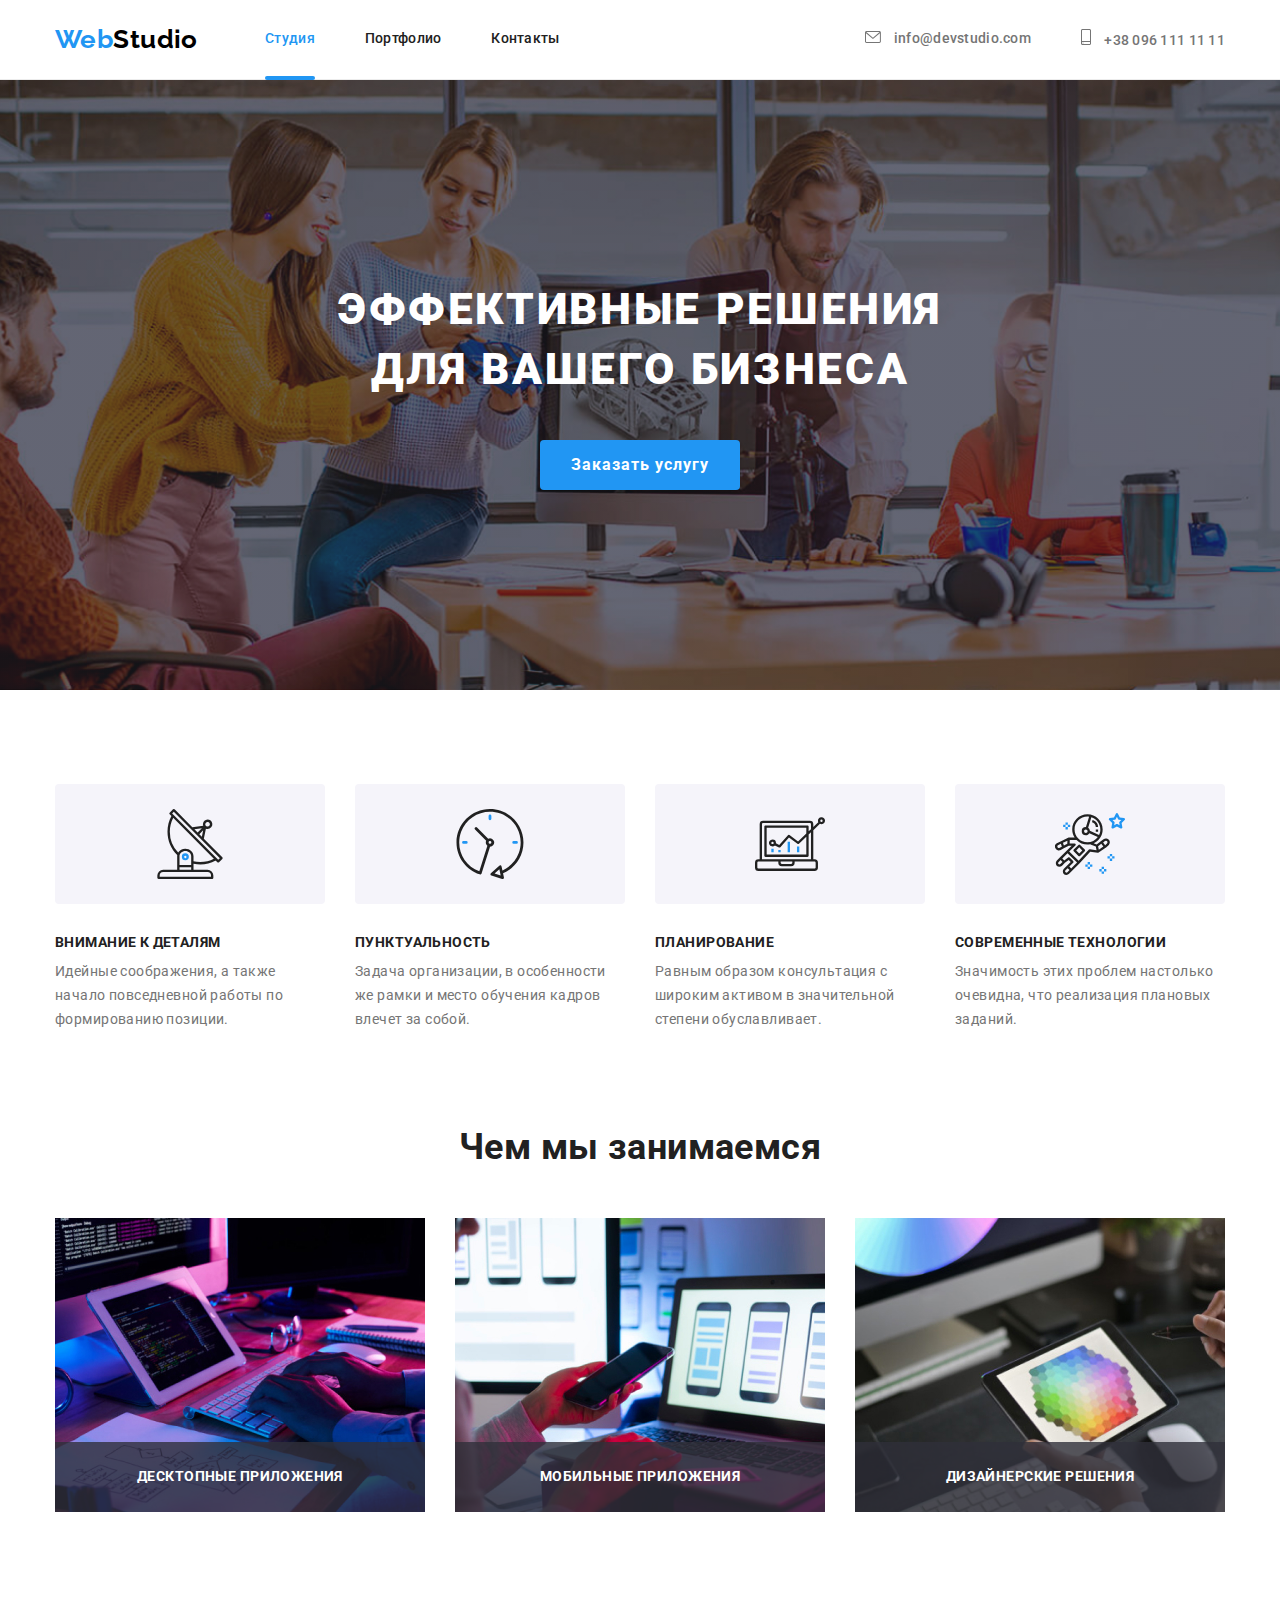
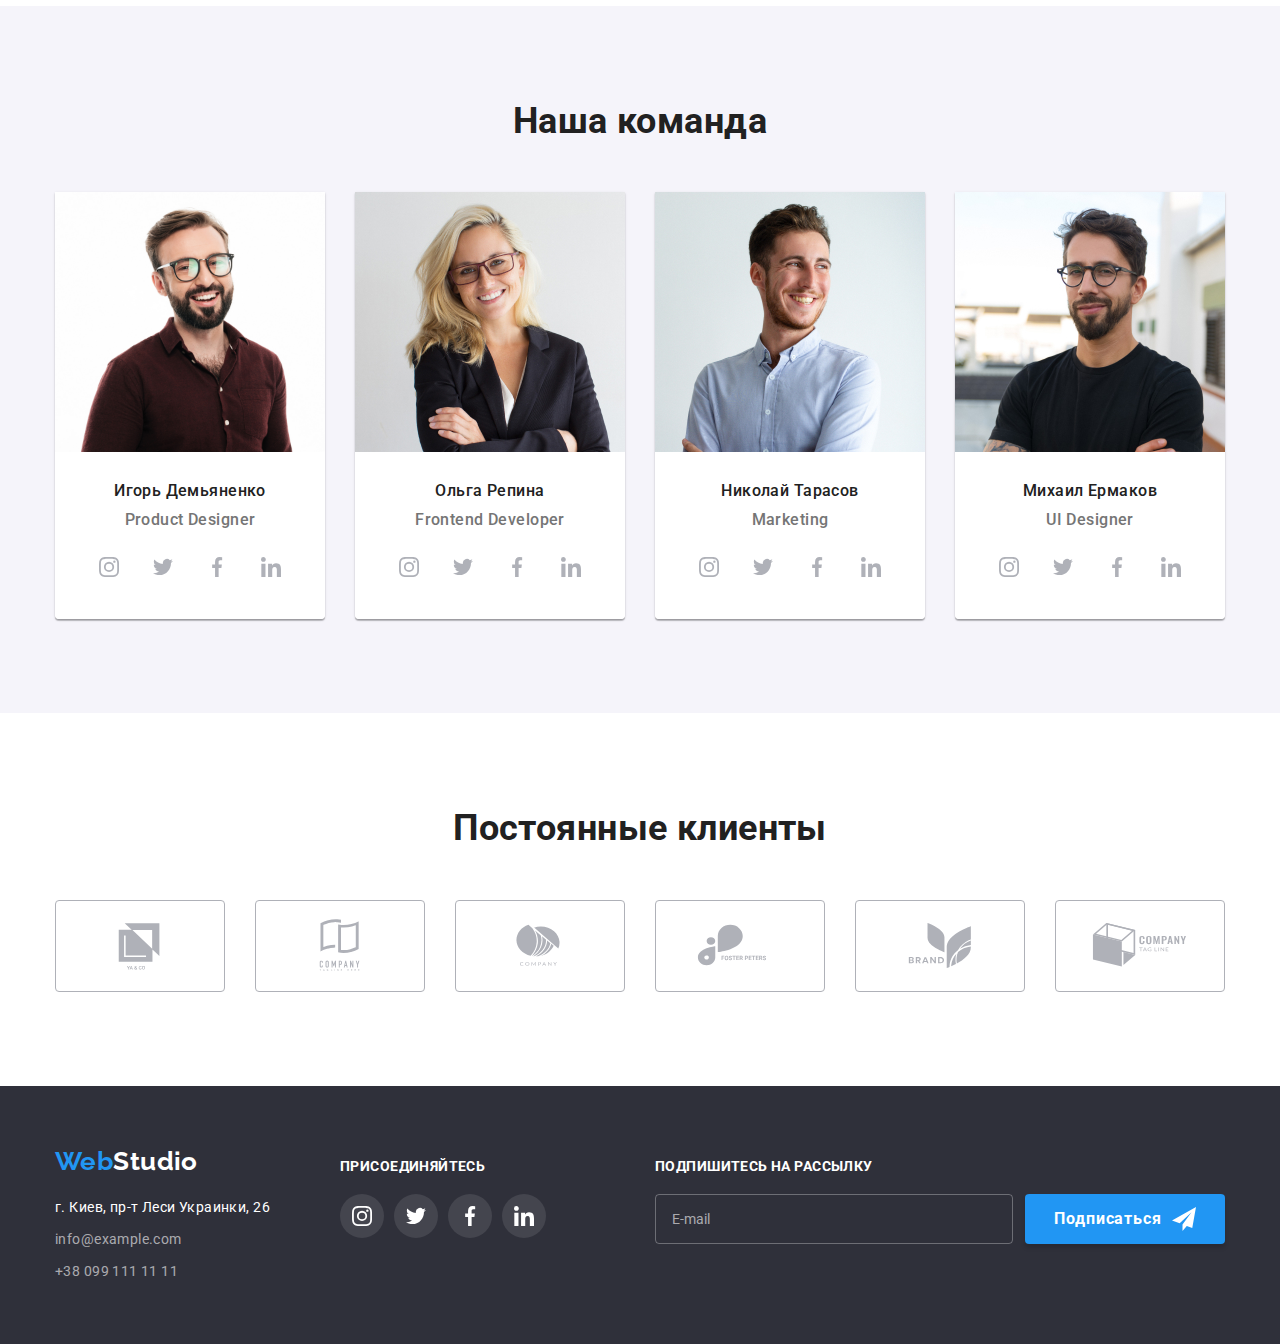
==== commit 2de0560b: "add webp and fixed sizes" ====
--- a/index.html
+++ b/index.html
@@ -197,7 +197,7 @@
                   srcset="./images/layout-370.jpg 370w,./images/layout-740.jpg 740w"
                   src="./images/layout-370.jpg"
                   alt="верстка сайтов"
-                  sizes="(min-width: 1200px) 33vw, 100vw">
+                  sizes="(min-width: 1200px) 370px">
                 <p class="specialization__text">Десктопные приложения</p>
             
               </div>
@@ -212,7 +212,7 @@
                   "
                   src="./images/application-370.jpg" 
                   alt="разработка приложений" 
-                  sizes="(min-width: 1200px) 33vw"
+                  sizes="(min-width: 1200px) 370px"
                   >
                 <p class="specialization__text">Мобильные приложения</p>
               </div>
@@ -227,7 +227,7 @@
                   "
                   src="./images/design-370.jpg" 
                   alt="дизайнерские решения" 
-                  sizes="(min-width: 1200px) 33vw">
+                  sizes="(min-width: 1200px) 370px">
                 <p class="specialization__text">Дизайнерские решения</p>
               </div>
             </li>
@@ -252,7 +252,11 @@
                 "
                 src="./images/product-designer-450.jpg" 
                 alt="мужчина улыбается"
-                sizes="(min-width: 1200px) 25vw, (min-width: 768px) 50vw, 100vw">
+                sizes="
+                (min-width: 1200px) 270px, 
+                (min-width: 768px) 354px,
+                (min-width: 320px) 450px, 
+                100vw">
               <div class="staff__container">
                 <h3 class="staff__name">Игорь Демьяненко</h3>
                 <p class="staff__position" lang="en">Product Designer</p>
@@ -317,7 +321,11 @@
                 "
                 src="./images/frontend-450.jpg" 
                 alt="женщина в очках" 
-                sizes="(min-width: 1200px) 25vw, (min-width: 768px) 50vw, 100vw">
+                sizes="
+                (min-width: 1200px) 270px, 
+                (min-width: 768px) 354px,
+                (min-width: 320px) 450px, 
+                100vw">
               <div class="staff__container">
                 <h3 class="staff__name">Ольга Репина</h3>
                 <p class="staff__position" lang="en">Frontend Developer</p>
@@ -382,7 +390,11 @@
                 "
                 src="./images/marketing-450.jpg" 
                 alt="парень в белой рубашке" 
-                sizes="(min-width: 1200px) 25vw, (min-width: 768px) 50vw, 100vw">
+                sizes="
+                (min-width: 1200px) 270px, 
+                (min-width: 768px) 354px,
+                (min-width: 320px) 450px, 
+                100vw">
               <div class="staff__container">
                 <h3 class="staff__name">Николай Тарасов</h3>
                 <p class="staff__position" lang="en">Marketing</p>
@@ -447,7 +459,11 @@
                 "
                 src="./images/ui-designer-450.jpg" 
                 alt="мужчина с бородой" 
-                sizes="(min-width: 1200px) 25vw, (min-width: 768px) 50vw, 100vw">
+                sizes="
+                (min-width: 1200px) 270px, 
+                (min-width: 768px) 354px,
+                (min-width: 320px) 450px, 
+                100vw">
               <div class="staff__container">
                 <h3 class="staff__name">Михаил Ермаков</h3>
                 <p class="staff__position" lang="en">UI Designer</p>
--- a/css/main.min.css
+++ b/css/main.min.css
@@ -1 +1 @@
-.form__input,.mail-form__input,.client__link{border-width:1px;border-style:solid;border-radius:4px}.license__label,.client__link,.network__link,.button-menu,.button-close,.button-submit--stylish{display:flex;justify-content:center;align-items:center}/*! modern-normalize v1.1.0 | MIT License | https://github.com/sindresorhus/modern-normalize */*,::before,::after{box-sizing:border-box}html{line-height:1.15;-webkit-text-size-adjust:100%;-moz-tab-size:4;tab-size:4}body{margin:0;font-family:system-ui,-apple-system,"Segoe UI",Roboto,Helvetica,Arial,sans-serif,"Apple Color Emoji","Segoe UI Emoji"}hr{height:0;color:inherit}abbr[title]{text-decoration:underline dotted}b,strong{font-weight:bolder}code,kbd,samp,pre{font-family:ui-monospace,SFMono-Regular,Consolas,"Liberation Mono",Menlo,monospace;font-size:1em}small{font-size:80%}sub,sup{font-size:75%;line-height:0;position:relative;vertical-align:baseline}sub{bottom:-0.25em}sup{top:-0.5em}table{text-indent:0;border-color:inherit}button,input,optgroup,select,textarea{font-family:inherit;font-size:100%;line-height:1.15;margin:0}button,select{text-transform:none}button,[type=button],[type=reset],[type=submit]{-webkit-appearance:button}::-moz-focus-inner{border-style:none;padding:0}:-moz-focusring{outline:1px dotted ButtonText}:-moz-ui-invalid{box-shadow:none}legend{padding:0}progress{vertical-align:baseline}::-webkit-inner-spin-button,::-webkit-outer-spin-button{height:auto}[type=search]{-webkit-appearance:textfield;outline-offset:-2px}::-webkit-search-decoration{-webkit-appearance:none}::-webkit-file-upload-button{-webkit-appearance:button;font:inherit}summary{display:list-item}.list{list-style:none;padding-left:0;margin:0}.link{text-decoration:none;color:inherit}.visually-hidden{position:absolute;width:1px;height:1px;margin:-1px;border:0;padding:0;white-space:nowrap;clip-path:inset(100%);clip:rect(0 0 0 0);overflow:hidden}.button{padding:0;cursor:pointer;text-align:center;font-family:inherit;font-size:16px;border:none;background-color:rgba(0,0,0,0);color:inherit}h1,h2,h3,h4,h5,h6,p{margin:0}body{margin:0;font-family:"Roboto",sans-serif;font-size:14px;font-weight:400;letter-spacing:.03em;color:#757575;background-color:#fff}.body.modal-open{overflow:hidden}img{display:block;max-width:100%;height:auto}.section{padding-top:60px;padding-bottom:60px}@media screen and (min-width: 1200px){.section{padding-top:94px;padding-bottom:94px}}.section-title{margin-bottom:30px;font-size:28px;line-height:1.17;text-align:center;color:#212121}.container{margin-left:auto;margin-right:auto;padding-left:15px;padding-right:15px;box-sizing:border-box}@media screen and (min-width: 480px){.container{width:480px}}@media screen and (min-width: 768px){.container{width:768px}}@media screen and (min-width: 1200px){.container{width:1200px}}.logo{font-family:"Raleway",sans-serif;font-size:24px;font-weight:700;line-height:1.38;color:#000}@media screen and (min-width: 1200px){.logo{font-size:26px;line-height:1.19}}.logo__web{color:#2196f3}.logo--darktheme{color:#fff}.button-submit{width:200px;height:50px;font-size:16px;font-weight:700;line-height:1.87;letter-spacing:.06em;border-radius:4px;color:#fff;background-color:#2196f3}.button-submit--hero{box-shadow:0px 4px 4px rgba(0,0,0,.15);transition-property:background-color,color;transition-duration:250ms;transition-timing-function:cubic-bezier(0.4, 0, 0.2, 1)}.button-submit--hero:hover,.button-submit--hero:focus{color:#2196f3;background-color:#fff}.button-submit--stylish{display:inline-flex;box-shadow:0px 4px 4px rgba(0,0,0,.15)}.button-submit__text{margin-right:10px}.button-submit__icon{text-align:center;fill:currentColor}.button-close{position:absolute;border-color:rgba(0,0,0,.1);border-radius:50%;border-style:solid;border-width:1px;color:#000;background-color:#fff;transition-property:color;transition-duration:250ms;transition-timing-function:cubic-bezier(0.4, 0, 0.2, 1)}.button-close:hover,.button-close:focus{color:#2196f3}.button-close__hero{width:30px;height:30px;right:8px;top:8px}.button-close__svg{fill:currentColor}.button-submit--modal{box-shadow:0px 4px 4px rgba(0,0,0,.15)}.radio-button{margin-bottom:40px;display:flex}@media screen and (max-width: 767px){.radio-button{flex-wrap:wrap;row-gap:15px;column-gap:8px}}@media screen and (min-width: 768px){.radio-button{justify-content:center;margin-bottom:30px}}@media screen and (min-width: 1200px){.radio-button{margin-bottom:50px}}@media screen and (min-width: 768px){.radio-button__item:not(:last-child){margin-right:8px}}.radio-button__option{color:#212121;background-color:#f5f4fa;font-size:16px;font-weight:500;line-height:1.63;padding:6px 22px;border-radius:4px;transition-property:background-color,color,box-shadow;transition-duration:250ms;transition-timing-function:cubic-bezier(0.4, 0, 0.2, 1)}.radio-button__option:hover,.radio-button__option:focus{color:#fff;background-color:#2196f3;box-shadow:0px 3px 1px rgba(0,0,0,.1),0px 1px 2px rgba(0,0,0,.08),0px 2px 2px rgba(0,0,0,.12)}.button-menu{width:40px;height:40px}@media screen and (min-width: 768px){.button-menu{display:none}}.button-menu:hover .button-menu__icon--close,.button-menu:hover .button-menu__icon--open{fill:#2196f3}.button-menu.is-open{position:absolute;top:10px;right:15px;z-index:100}.button-menu.is-open .button-menu__icon--close{display:block}.button-menu.is-open .button-menu__icon--open{display:none}.button-menu .button-menu__icon--close{display:none}.button-menu__icon--close{fill:#212121}.button-menu__icon--open{fill:#000}.network{display:inline-flex}.network__item{width:44px;height:44px}.network__item:not(:last-child){margin-right:10px}.network__link{width:100%;height:100%;border-radius:50%;color:#afb1b8;background-color:inherit;transition-property:color,background-color;transition-duration:250ms;transition-timing-function:cubic-bezier(0.4, 0, 0.2, 1)}.network__link:hover,.network__link:focus{color:#fff;background-color:#2196f3}.network__icon{fill:currentColor}.network__link--dark{color:#fff;background-color:rgba(255,255,255,.1);transition-property:background-color;transition-duration:250ms;transition-timing-function:cubic-bezier(0.4, 0, 0.2, 1)}.network__link--dark:hover,.network__link--dark:focus{background-color:#2196f3}.network__link--mobile{display:inline-block;font-size:18px;font-weight:500;line-height:1.22;letter-spacing:.02em;color:#2196f3}.network__link--mobile:hover,.network__link--mobile:focus{color:#2196f3;background-color:rgba(0,0,0,0)}.network__link--mobile::after{content:"";width:2px;height:100%;margin-left:10px;background-color:#000}.header{border-bottom-width:1px;border-bottom-style:solid;border-bottom-color:#ececec}@media screen and (max-width: 767px){.header{padding-top:10px;padding-bottom:10px}}@media screen and (min-width: 768px)and (max-width: 1199px){.header{padding-top:21px;padding-bottom:21px}}@media screen and (min-width: 1200px){.header{padding-top:24px;padding-bottom:24px}}.header__container{display:flex;align-items:center;justify-content:space-between}@media screen and (min-width: 768px)and (max-width: 1199px){.header__nav{margin-right:84px}}@media screen and (min-width: 1200px){.header__nav{margin-right:305px}}@media screen and (max-width: 767px){.contact{margin-bottom:64px}}.header__menu{display:none;background-color:#fff}@media screen and (max-width: 767px){.header__menu{width:100%;height:100vh;padding:48px 40px;position:absolute;z-index:10;top:0;left:0;bottom:0;right:0;overflow-y:scroll}.header__menu.is-open{display:flex;flex-direction:column;justify-content:space-between}}@media screen and (min-width: 768px){.header__menu{display:flex;align-items:center;justify-content:space-between}}.header__network{display:flex;flex-wrap:wrap;row-gap:15px}.header__item{font-size:18px;font-weight:500;line-height:1.22;letter-spacing:.02em;color:#2196f3}.header__item:not(:last-child){margin-right:10px}.header__item:not(:last-child)::after{content:"";margin-left:10px;width:1px;height:100%;outline:1px solid rgba(33,33,33,.2)}@media screen and (min-width: 365px)and (max-width: 437px){.header__item:nth-child(3)::after{outline:none}}@media screen and (max-width: 364px){.header__item:nth-child(2)::after{outline:none}}@media screen and (min-width: 768px){.header__network{display:none}}.nav__list{font-size:40px;font-weight:500;line-height:1.17;letter-spacing:.02em}@media screen and (min-width: 768px){.nav__list{font-size:14px;line-height:1.14;display:flex;align-items:center}}@media screen and (max-width: 767px){.nav__item:not(:last-child){margin-bottom:32px}}@media screen and (min-width: 768px){.nav__item:not(:last-child){margin-right:50px}}.nav__item--dark{position:relative;color:#212121}.nav__item--current{color:#2196f3}@media screen and (min-width: 768px){.nav__item--current::after{width:100%;height:4px;position:absolute;left:0;content:"";border-radius:2px;background-color:#2196f3}}@media screen and (min-width: 768px)and (min-width: 768px)and (max-width: 1199px){.nav__item--current::after{bottom:-35px}}@media screen and (min-width: 768px)and (min-width: 1200px){.nav__item--current::after{bottom:-33px}}@media screen and (min-width: 768px){.nav__link:hover,.nav__link:focus{transition-property:color;transition-duration:250ms;transition-timing-function:cubic-bezier(0.4, 0, 0.2, 1);color:#2196f3}}.contact{font-size:24px;font-weight:500;line-height:1.17;letter-spacing:.02em}@media screen and (max-width: 767px){.contact{display:flex;flex-direction:column-reverse}}@media screen and (min-width: 768px){.contact{font-size:12px;line-height:1.14}}@media screen and (min-width: 1200px){.contact{display:flex;align-items:center;font-size:14px}}.contact__icon--desktop{display:none}@media screen and (min-width: 1200px){.contact__icon--desktop{display:initial;margin-right:10px;fill:currentColor}}.contact__icon--tablet{margin-right:8px;fill:currentColor}@media screen and (max-width: 767px),(min-width: 1200px){.contact__icon--tablet{display:none}}.contact__item:last-child{margin-bottom:32px;color:#2196f3}@media screen and (min-width: 322px)and (max-width: 341px){.contact__item:last-child{font-size:26px}}@media screen and (min-width: 342px)and (max-width: 373px){.contact__item:last-child{font-size:30px}}@media screen and (min-width: 374px)and (max-width: 768px){.contact__item:last-child{font-size:34px}}@media screen and (min-width: 768px)and (max-width: 1199px){.contact__item:not(:last-child){margin-bottom:10px}}@media screen and (min-width: 1200px){.contact__item:not(:last-child){margin-right:50px}}.contact__link{transition-property:color;transition-duration:250ms;transition-timing-function:cubic-bezier(0.4, 0, 0.2, 1)}.contact__link:hover,.contact__link:focus{color:#2196f3}.hero{padding-top:118px;padding-bottom:118px;max-width:480px;margin-left:auto;margin-right:auto;background-repeat:no-repeat;background-size:cover;background-position:center;background-color:#2f303a;background-image:linear-gradient(to right, rgba(47, 48, 58, 0.4), rgba(47, 48, 58, 0.4)),url(../images/background-img-450.jpg)}@media(min-device-pixel-ratio: 2),(min-resolution: 192dpi),(min-resolution: 2dppx){.hero{background-image:linear-gradient(to right, rgba(47, 48, 58, 0.4), rgba(47, 48, 58, 0.4)),url(../images/background-img-900.jpg)}}@media screen and (min-width: 480px){.hero{max-width:768px;background-image:linear-gradient(to right, rgba(47, 48, 58, 0.4), rgba(47, 48, 58, 0.4)),url(../images/background-img-768.jpg)}}@media screen and (min-width: 480px)and (min-device-pixel-ratio: 2),screen and (min-width: 480px)and (min-resolution: 192dpi),screen and (min-width: 480px)and (min-resolution: 2dppx){.hero{background-image:linear-gradient(to right, rgba(47, 48, 58, 0.4), rgba(47, 48, 58, 0.4)),url(../images/background-img-1536.jpg)}}@media screen and (min-width: 768px){.hero{max-width:1600px;background-image:linear-gradient(to right, rgba(47, 48, 58, 0.4), rgba(47, 48, 58, 0.4)),url(../images/background-img-1600.jpg)}}@media screen and (min-width: 768px)and (min-device-pixel-ratio: 2),screen and (min-width: 768px)and (min-resolution: 192dpi),screen and (min-width: 768px)and (min-resolution: 2dppx){.hero{background-image:linear-gradient(to right, rgba(47, 48, 58, 0.4), rgba(47, 48, 58, 0.4)),url(../images/background-img-3200.jpg)}}.hero__container{box-sizing:content-box;max-width:360px;text-align:center}@media screen and (min-width: 1200px){.hero__container{max-width:696px}}.hero__section-title{margin-bottom:30px;font-size:26px;font-weight:900;line-height:1.61;letter-spacing:.06em;text-transform:uppercase;text-align:center;color:#fff}@media screen and (min-width: 1200px){.hero__section-title{margin-bottom:40px;font-size:44px;line-height:1.36}}@media screen and (min-width: 768px){.principles__list{display:flex;flex-wrap:wrap;gap:30px}}.principle__container{height:120px;margin-bottom:30px;display:flex;align-items:center;justify-content:center;border-radius:4px;background-color:#f5f4fa}.principle__title{margin-bottom:10px;text-align:center;line-height:1.17;text-transform:uppercase;color:#212121}@media screen and (min-width: 768px){.principle__item{flex-basis:calc((100% - 30px)/2)}}@media screen and (max-width: 767px){.principle__item:not(:last-child){margin-bottom:30px}}@media screen and (min-width: 1200px){.principle__item{flex-basis:calc((100% - 90px)/4)}}.principle__text{line-height:1.71}@media screen and (max-width: 1199px){.specialization{display:none}}.specialization{padding-top:0}.specialization__list{display:flex}.specialization__item:not(:last-child){margin-right:30px}.specialization__position{position:relative}.specialization__image{display:block}.specialization__text{padding:27px 0;width:100%;height:70px;box-sizing:border-box;position:absolute;bottom:0;font-weight:700;line-height:1.14;text-align:center;text-transform:uppercase;color:#fff;background-color:rgba(47,48,58,.8)}.staff{background-color:#f5f4fa}@media screen and (min-width: 768px){.staff__list{display:flex;flex-wrap:wrap;gap:30px}}.staff__item{box-shadow:0px 1px 3px rgba(0,0,0,.12),0px 1px 1px rgba(0,0,0,.14),0px 2px 1px rgba(0,0,0,.2);border-radius:0px 0px 4px 4px}@media screen and (max-width: 767px){.staff__item:not(:last-child){margin-bottom:30px}}@media screen and (min-width: 768px){.staff__item{flex-basis:calc((100% - 30px)/2)}}@media screen and (min-width: 1200px){.staff__item{flex-basis:calc((100% - 90px)/4)}}.staff__container{padding-top:30px;padding-bottom:24px;text-align:center;border-radius:inherit;background-color:#fff}@media screen and (min-width: 1200px){.staff__container{padding-bottom:30px}}.staff__name{margin-bottom:10px;font-size:16px;font-weight:500;line-height:1.17;color:#212121}.staff__position{margin-bottom:16px;font-size:16px;font-weight:500;line-height:1.17}.client__list{display:flex;flex-wrap:wrap;gap:30px}.client__item{flex-basis:calc((100% - 30px)/2)}@media screen and (min-width: 768px){.client__item{flex-basis:calc((100% - 60px)/3)}}@media screen and (min-width: 1200px){.client__item{flex-basis:calc((100% - 150px)/6)}}.client__link{height:92px;border-color:#afb1b8;color:#afb1b8;transition-property:color,background-color;transition-duration:250ms;transition-timing-function:cubic-bezier(0.4, 0, 0.2, 1)}.client__link:hover,.client__link:focus{color:#2196f3;border-color:#2196f3}.client__icon{fill:currentColor}.footer{background-color:#2f303a;padding-top:60px;padding-bottom:60px}@media screen and (min-width: 1200px){.footer__container{display:flex;justify-content:space-between}}@media screen and (min-width: 768px){.footer__active{display:flex;justify-content:space-evenly}}@media screen and (min-width: 768px)and (max-width: 1199px){.footer__active{margin-bottom:60px}}@media screen and (min-width: 1200px){.footer__address{margin-right:70px}}@media screen and (max-width: 767px){.footer__address,.footer__network{margin-bottom:60px}}@media screen and (max-width: 1199px){.footer__address,.footer__network,.footer__mail{text-align:center}}.footer__logo{margin-bottom:20px;display:block}.address{font-style:inherit}.address__item{line-height:1.71;color:rgba(255,255,255,.6)}.address__item:first-child{color:#fff}.address__item:not(:last-child){margin-bottom:8px}.address__link{transition-property:color;transition-duration:250ms;transition-timing-function:cubic-bezier(0.4, 0, 0.2, 1)}.address__link:hover,.address__link:focus{color:#2196f3}.footer__title{display:block;color:#fff;text-transform:uppercase;line-height:1.17;margin-bottom:20px}@media screen and (min-width: 768px){.footer__network{padding-top:5px}}@media screen and (min-width: 1200px){.footer__network{padding-top:12px}}@media screen and (min-width: 1200px){.footer__mail{padding-top:12px}}.mail-form{text-align:center}@media screen and (min-width: 1200px){.mail-form{display:flex}}.mail-form__input{width:100%;height:50px;padding:15px 16px;box-sizing:border-box;font-family:inherit;font-size:inherit;outline:none;border-color:rgba(255,255,255,.3);color:#fff;background-color:rgba(0,0,0,0)}.mail-form__input::placeholder{line-height:1.25;color:rgba(255,255,255,.6)}@media screen and (max-width: 1199px){.mail-form__input{margin-bottom:20px}}@media screen and (min-width: 1200px){.mail-form__input{margin-right:12px;width:358px}}@media screen and (min-width: 768px)and (max-width: 1199px){.mail-form__input{width:450px;display:block;margin-right:auto;margin-left:auto}}.backdrop{width:100%;height:100%;padding:93px 15px;position:fixed;top:0;left:0;visibility:visible;background-color:rgba(0,0,0,.2);overflow-y:scroll;transition-property:opacity,visibility;transition-duration:250ms;transition-timing-function:cubic-bezier(0.4, 0, 0.2, 1)}.backdrop.is-hidden{opacity:0;visibility:hidden;pointer-events:none}.modal{padding:40px;box-sizing:border-box;transform:scale(1);background-color:#fff;box-shadow:0px 1px 3px rgba(0,0,0,.12),0px 1px 1px rgba(0,0,0,.14),0px 2px 1px rgba(0,0,0,.2);border-radius:4px;transition-property:transform;transition-duration:250ms;transition-timing-function:cubic-bezier(0.4, 0, 0.2, 1)}.is-hidden>.modal{transform:scale(1.5)}@media screen and (min-width: 600px){.modal{width:100%;max-width:528px;max-height:581px;position:absolute;top:50%;left:50%;transform:translate(-50%, -25%) scale(1)}.is-hidden>.modal{transform:translate(-50%, -25%) scale(1.5)}}@media screen and (min-width: 1200px){.modal{transform:translate(-50%, -50%) scale(1)}.is-hidden>.modal{transform:translate(-50%, -50%) scale(1.5)}}.form__title{margin-bottom:12px;display:block;text-align:center;font-size:20px;line-height:1.15;color:#212121}.form__list{margin-bottom:20px}.form__item{margin-bottom:10px;display:flex;flex-direction:column;position:relative}.form__item:last-child{margin-bottom:0}.form__label{margin-bottom:4px;font-size:12px;line-height:1.17;letter-spacing:.01em}.form__input{box-sizing:border-box;padding:12px 12px 12px 42px;height:40px;font-family:inherit;line-height:1.17;letter-spacing:.01em;border-color:rgba(33,33,33,.2);outline:none;resize:none;transition-property:fill;transition-duration:250ms;transition-timing-function:cubic-bezier(0.4, 0, 0.2, 1)}.form__input:last-child{padding:12px;height:120px}.form__input:focus{border-color:#2196f3}.form__input::placeholder{letter-spacing:.01em;line-height:1.14;color:rgba(117,117,117,.5)}.form__icon{position:absolute;bottom:11px;left:12px;fill:#212121;transition-property:fill;transition-duration:250ms;transition-timing-function:cubic-bezier(0.4, 0, 0.2, 1)}.form__input:focus~.form__icon{fill:#2196f3}.license{margin-bottom:30px}.license__choice{width:16px;height:15px;display:inline-flex;justify-content:center;align-items:center;background-color:#fff;border-radius:2px;outline:#212121 2px solid;outline-offset:-2px}.license__icon-choice{fill:#fff}.license__input:checked+.license__choice{background-color:#2196f3;outline-color:#2196f3}.license__choice{margin-right:7px}.license,.form__submit{text-align:center}.license__text{user-select:none}.license__label{font-size:12px;line-height:1.17;letter-spacing:.01em}@media screen and (min-width: 1200px){.license__label{font-size:14px;line-height:1.71}}.license__link{text-decoration:underline;color:#2196f3}@media screen and (min-width: 768px){.work__list{display:flex;flex-wrap:wrap;gap:30px}}.work__item{transition-property:box-shadow;transition-duration:250ms;transition-timing-function:cubic-bezier(0.4, 0, 0.2, 1)}.work__item:hover,.work__item:focus{box-shadow:0px 1px 1px rgba(0,0,0,.12),0px 4px 4px rgba(0,0,0,.06),1px 4px 6px rgba(0,0,0,.16)}@media screen and (max-width: 767px){.work__item:not(:last-child){margin-bottom:30px}}@media screen and (min-width: 768px){.work__item{flex-basis:calc((100% - 30px)/2)}}@media screen and (min-width: 1200px){.work__item{flex-basis:calc((100% - 60px)/3)}}@media screen and (min-width: 768px)and (max-width: 1200px){.work__item>.link{height:100%;display:flex;flex-direction:column}}.work__container{padding:20px 24px;border-color:#eee;border-width:1px;border-style:solid;border-top-width:0}@media screen and (min-width: 768px)and (max-width: 1200px){.work__container{flex-grow:1}}.work__thumb{position:relative;overflow:hidden}.work__image{display:block}.work__overlay{display:flex;height:100%;width:100%;position:absolute;transition-property:transform;transition-duration:250ms;transition-timing-function:cubic-bezier(0.4, 0, 0.2, 1)}.work__item:hover .work__overlay,.work__item:focus .work__overlay{transform:translateY(-100%)}.work__description{padding:63px 24px 0 24px;font-size:18px;line-height:1.56;color:#fff;background-color:rgba(33,150,243,.9)}@media screen and (max-width: 380px){.work__description{padding:24px 24px 0 24px;font-size:16px}}.work__title{color:#212121;font-size:18px;line-height:2;letter-spacing:.06em;padding-bottom:4px}.work__text{font-size:16px;line-height:1.87}/*# sourceMappingURL=main.min.css.map */+.form__input,.mail-form__input,.client__link{border-width:1px;border-style:solid;border-radius:4px}.license__label,.client__link,.network__link,.button-menu,.button-close,.button-submit--stylish{display:flex;justify-content:center;align-items:center}/*! modern-normalize v1.1.0 | MIT License | https://github.com/sindresorhus/modern-normalize */*,::before,::after{box-sizing:border-box}html{line-height:1.15;-webkit-text-size-adjust:100%;-moz-tab-size:4;tab-size:4}body{margin:0;font-family:system-ui,-apple-system,"Segoe UI",Roboto,Helvetica,Arial,sans-serif,"Apple Color Emoji","Segoe UI Emoji"}hr{height:0;color:inherit}abbr[title]{text-decoration:underline dotted}b,strong{font-weight:bolder}code,kbd,samp,pre{font-family:ui-monospace,SFMono-Regular,Consolas,"Liberation Mono",Menlo,monospace;font-size:1em}small{font-size:80%}sub,sup{font-size:75%;line-height:0;position:relative;vertical-align:baseline}sub{bottom:-0.25em}sup{top:-0.5em}table{text-indent:0;border-color:inherit}button,input,optgroup,select,textarea{font-family:inherit;font-size:100%;line-height:1.15;margin:0}button,select{text-transform:none}button,[type=button],[type=reset],[type=submit]{-webkit-appearance:button}::-moz-focus-inner{border-style:none;padding:0}:-moz-focusring{outline:1px dotted ButtonText}:-moz-ui-invalid{box-shadow:none}legend{padding:0}progress{vertical-align:baseline}::-webkit-inner-spin-button,::-webkit-outer-spin-button{height:auto}[type=search]{-webkit-appearance:textfield;outline-offset:-2px}::-webkit-search-decoration{-webkit-appearance:none}::-webkit-file-upload-button{-webkit-appearance:button;font:inherit}summary{display:list-item}.list{list-style:none;padding-left:0;margin:0}.link{text-decoration:none;color:inherit}.visually-hidden{position:absolute;width:1px;height:1px;margin:-1px;border:0;padding:0;white-space:nowrap;clip-path:inset(100%);clip:rect(0 0 0 0);overflow:hidden}.button{padding:0;cursor:pointer;text-align:center;font-family:inherit;font-size:16px;border:none;background-color:rgba(0,0,0,0);color:inherit}h1,h2,h3,h4,h5,h6,p{margin:0}body{margin:0;font-family:"Roboto",sans-serif;font-size:14px;font-weight:400;letter-spacing:.03em;color:#757575;background-color:#fff}.body.modal-open{overflow:hidden}img{display:block;max-width:100%;height:auto}.section{padding-top:60px;padding-bottom:60px}@media screen and (min-width: 1200px){.section{padding-top:94px;padding-bottom:94px}}.section-title{margin-bottom:30px;font-size:28px;line-height:1.17;text-align:center;color:#212121}@media screen and (min-width: 1200px){.section-title{margin-bottom:50px;font-size:36px}}.container{margin-left:auto;margin-right:auto;padding-left:15px;padding-right:15px;box-sizing:border-box}@media screen and (min-width: 480px){.container{width:480px}}@media screen and (min-width: 768px){.container{width:768px}}@media screen and (min-width: 1200px){.container{width:1200px}}.logo{font-family:"Raleway",sans-serif;font-size:24px;font-weight:700;line-height:1.38;color:#000}@media screen and (min-width: 1200px){.logo{font-size:26px;line-height:1.19}}.logo__web{color:#2196f3}.logo--darktheme{color:#fff}.button-submit{width:200px;height:50px;font-size:16px;font-weight:700;line-height:1.87;letter-spacing:.06em;border-radius:4px;color:#fff;background-color:#2196f3}.button-submit--hero{box-shadow:0px 4px 4px rgba(0,0,0,.15);transition-property:background-color,color;transition-duration:250ms;transition-timing-function:cubic-bezier(0.4, 0, 0.2, 1)}.button-submit--hero:hover,.button-submit--hero:focus{color:#2196f3;background-color:#fff}.button-submit--stylish{display:inline-flex;box-shadow:0px 4px 4px rgba(0,0,0,.15)}.button-submit__text{margin-right:10px}.button-submit__icon{text-align:center;fill:currentColor}.button-close{position:absolute;border-color:rgba(0,0,0,.1);border-radius:50%;border-style:solid;border-width:1px;color:#000;background-color:#fff;transition-property:color;transition-duration:250ms;transition-timing-function:cubic-bezier(0.4, 0, 0.2, 1)}.button-close:hover,.button-close:focus{color:#2196f3}.button-close__hero{width:30px;height:30px;right:8px;top:8px}.button-close__svg{fill:currentColor}.button-submit--modal{box-shadow:0px 4px 4px rgba(0,0,0,.15)}.radio-button{margin-bottom:40px;display:flex}@media screen and (max-width: 767px){.radio-button{flex-wrap:wrap;row-gap:15px;column-gap:8px}}@media screen and (min-width: 768px){.radio-button{justify-content:center;margin-bottom:30px}}@media screen and (min-width: 1200px){.radio-button{margin-bottom:50px}}@media screen and (min-width: 768px){.radio-button__item:not(:last-child){margin-right:8px}}.radio-button__option{color:#212121;background-color:#f5f4fa;font-size:16px;font-weight:500;line-height:1.63;padding:6px 22px;border-radius:4px;transition-property:background-color,color,box-shadow;transition-duration:250ms;transition-timing-function:cubic-bezier(0.4, 0, 0.2, 1)}.radio-button__option:hover,.radio-button__option:focus{color:#fff;background-color:#2196f3;box-shadow:0px 3px 1px rgba(0,0,0,.1),0px 1px 2px rgba(0,0,0,.08),0px 2px 2px rgba(0,0,0,.12)}.button-menu{width:40px;height:40px}@media screen and (min-width: 768px){.button-menu{display:none}}.button-menu:hover .button-menu__icon--close,.button-menu:hover .button-menu__icon--open{fill:#2196f3}.button-menu.is-open{position:fixed;top:10px;right:15px;z-index:100}.button-menu.is-open .button-menu__icon--close{display:block}.button-menu.is-open .button-menu__icon--open{display:none}.button-menu .button-menu__icon--close{display:none}.button-menu__icon--close{fill:#212121}.button-menu__icon--open{fill:#000}.network{display:inline-flex}.network__item{width:44px;height:44px}.network__item:not(:last-child){margin-right:10px}.network__link{width:100%;height:100%;border-radius:50%;color:#afb1b8;background-color:inherit;transition-property:color,background-color;transition-duration:250ms;transition-timing-function:cubic-bezier(0.4, 0, 0.2, 1)}.network__link:hover,.network__link:focus{color:#fff;background-color:#2196f3}.network__icon{fill:currentColor}.network__link--dark{color:#fff;background-color:rgba(255,255,255,.1);transition-property:background-color;transition-duration:250ms;transition-timing-function:cubic-bezier(0.4, 0, 0.2, 1)}.network__link--dark:hover,.network__link--dark:focus{background-color:#2196f3}.network__link--mobile{display:inline-block;font-size:18px;font-weight:500;line-height:1.22;letter-spacing:.02em;color:#2196f3}.network__link--mobile:hover,.network__link--mobile:focus{color:#2196f3;background-color:rgba(0,0,0,0)}.network__link--mobile::after{content:"";width:2px;height:100%;margin-left:10px;background-color:#000}.header{border-bottom-width:1px;border-bottom-style:solid;border-bottom-color:#ececec}@media screen and (max-width: 767px){.header{padding-top:10px;padding-bottom:10px}}@media screen and (min-width: 768px)and (max-width: 1199px){.header{padding-top:21px;padding-bottom:21px}}@media screen and (min-width: 1200px){.header{padding-top:24px;padding-bottom:24px}}.header__container{display:flex;align-items:center;justify-content:space-between}@media screen and (min-width: 768px)and (max-width: 1199px){.header__nav{margin-right:84px}}@media screen and (min-width: 1200px){.header__nav{margin-right:305px}}@media screen and (max-width: 767px){.contact{margin-bottom:64px}}.header__menu{display:none;background-color:#fff}@media screen and (max-width: 767px){.header__menu{width:100%;height:100vh;padding:48px 40px;position:fixed;z-index:10;top:0;left:0;bottom:0;right:0;overflow-y:scroll}.header__menu.is-open{display:flex;flex-direction:column;justify-content:space-between}}@media screen and (min-width: 768px){.header__menu{display:flex;align-items:center;justify-content:space-between}}.header__network{display:flex;flex-wrap:wrap;row-gap:15px}.header__item{font-size:18px;font-weight:500;line-height:1.22;letter-spacing:.02em;color:#2196f3}.header__item:not(:last-child){margin-right:10px}.header__item:not(:last-child)::after{content:"";margin-left:10px;width:1px;height:100%;outline:1px solid rgba(33,33,33,.2)}@media screen and (min-width: 365px)and (max-width: 437px){.header__item:nth-child(3)::after{outline:none}}@media screen and (max-width: 364px){.header__item:nth-child(2)::after{outline:none}}@media screen and (min-width: 768px){.header__network{display:none}}.nav__list{font-size:40px;font-weight:500;line-height:1.17;letter-spacing:.02em}@media screen and (min-width: 768px){.nav__list{font-size:14px;line-height:1.14;display:flex;align-items:center}}@media screen and (max-width: 767px){.nav__item:not(:last-child){margin-bottom:32px}}@media screen and (min-width: 768px){.nav__item:not(:last-child){margin-right:50px}}.nav__item--dark{position:relative;color:#212121}.nav__item--current{color:#2196f3}@media screen and (min-width: 768px){.nav__item--current::after{width:100%;height:4px;position:absolute;left:0;content:"";border-radius:2px;background-color:#2196f3}}@media screen and (min-width: 768px)and (min-width: 768px)and (max-width: 1199px){.nav__item--current::after{bottom:-35px}}@media screen and (min-width: 768px)and (min-width: 1200px){.nav__item--current::after{bottom:-33px}}@media screen and (min-width: 768px){.nav__link:hover,.nav__link:focus{transition-property:color;transition-duration:250ms;transition-timing-function:cubic-bezier(0.4, 0, 0.2, 1);color:#2196f3}}.contact{font-size:24px;font-weight:500;line-height:1.17;letter-spacing:.02em}@media screen and (max-width: 767px){.contact{display:flex;flex-direction:column-reverse}}@media screen and (min-width: 768px){.contact{font-size:12px;line-height:1.14}}@media screen and (min-width: 1200px){.contact{display:flex;align-items:center;font-size:14px}}.contact__icon--desktop{display:none}@media screen and (min-width: 1200px){.contact__icon--desktop{display:initial;margin-right:10px;fill:currentColor}}.contact__icon--tablet{margin-right:8px;fill:currentColor}@media screen and (max-width: 767px),(min-width: 1200px){.contact__icon--tablet{display:none}}@media screen and (max-width: 768px){.contact__item:last-child{margin-bottom:32px;color:#2196f3}}@media screen and (max-width: 768px)and (max-width: 341px){.contact__item:last-child{font-size:26px}}@media screen and (max-width: 768px)and (min-width: 342px)and (max-width: 373px){.contact__item:last-child{font-size:30px}}@media screen and (max-width: 768px)and (min-width: 374px){.contact__item:last-child{font-size:34px}}@media screen and (min-width: 768px)and (max-width: 1199px){.contact__item:not(:last-child){margin-bottom:10px}}@media screen and (min-width: 1200px){.contact__item:not(:last-child){margin-right:50px}}.contact__link{transition-property:color;transition-duration:250ms;transition-timing-function:cubic-bezier(0.4, 0, 0.2, 1)}.contact__link:hover,.contact__link:focus{color:#2196f3}.hero{padding-top:118px;padding-bottom:118px;max-width:480px;margin-left:auto;margin-right:auto;background-repeat:no-repeat;background-size:cover;background-position:center;background-color:#2f303a;background-image:linear-gradient(to right, rgba(47, 48, 58, 0.4), rgba(47, 48, 58, 0.4)),url(../images/background-img-450.jpg)}@media(min-device-pixel-ratio: 2),(min-resolution: 192dpi),(min-resolution: 2dppx){.hero{background-image:linear-gradient(to right, rgba(47, 48, 58, 0.4), rgba(47, 48, 58, 0.4)),url(../images/background-img-900.jpg)}}@media screen and (min-width: 480px){.hero{max-width:768px;background-image:linear-gradient(to right, rgba(47, 48, 58, 0.4), rgba(47, 48, 58, 0.4)),url(../images/background-img-768.jpg)}}@media screen and (min-width: 480px)and (min-device-pixel-ratio: 2),screen and (min-width: 480px)and (min-resolution: 192dpi),screen and (min-width: 480px)and (min-resolution: 2dppx){.hero{background-image:linear-gradient(to right, rgba(47, 48, 58, 0.4), rgba(47, 48, 58, 0.4)),url(../images/background-img-1536.jpg)}}@media screen and (min-width: 768px){.hero{max-width:1600px;background-image:linear-gradient(to right, rgba(47, 48, 58, 0.4), rgba(47, 48, 58, 0.4)),url(../images/background-img-1600.jpg)}}@media screen and (min-width: 768px)and (min-device-pixel-ratio: 2),screen and (min-width: 768px)and (min-resolution: 192dpi),screen and (min-width: 768px)and (min-resolution: 2dppx){.hero{background-image:linear-gradient(to right, rgba(47, 48, 58, 0.4), rgba(47, 48, 58, 0.4)),url(../images/background-img-3200.jpg)}}@media screen and (min-width: 1200px){.hero{padding-top:200px;padding-bottom:200px}}.hero__container{box-sizing:content-box;max-width:360px;text-align:center}@media screen and (min-width: 1200px){.hero__container{max-width:696px}}.hero__section-title{margin-bottom:30px;font-size:26px;font-weight:900;line-height:1.61;letter-spacing:.06em;text-transform:uppercase;text-align:center;color:#fff}@media screen and (min-width: 1200px){.hero__section-title{margin-bottom:40px;font-size:44px;line-height:1.36}}@media screen and (min-width: 768px){.principles__list{display:flex;flex-wrap:wrap;gap:30px}}.principle__container{height:120px;margin-bottom:30px;display:flex;align-items:center;justify-content:center;border-radius:4px;background-color:#f5f4fa}.principle__title{margin-bottom:10px;font-size:14px;line-height:1.17;text-transform:uppercase;color:#212121}@media screen and (max-width: 767px){.principle__title{text-align:center}}@media screen and (min-width: 768px){.principle__item{flex-basis:calc((100% - 30px)/2)}}@media screen and (max-width: 767px){.principle__item:not(:last-child){margin-bottom:30px}}@media screen and (min-width: 1200px){.principle__item{flex-basis:calc((100% - 90px)/4)}}.principle__text{line-height:1.71}@media screen and (max-width: 1199px){.specialization{display:none}}.specialization{padding-top:0}.specialization__list{display:flex}.specialization__item:not(:last-child){margin-right:30px}.specialization__position{position:relative}.specialization__image{display:block}.specialization__text{padding:27px 0;width:100%;height:70px;box-sizing:border-box;position:absolute;bottom:0;font-weight:700;line-height:1.14;text-align:center;text-transform:uppercase;color:#fff;background-color:rgba(47,48,58,.8)}.staff{background-color:#f5f4fa}@media screen and (min-width: 768px){.staff__list{display:flex;flex-wrap:wrap;gap:30px}}.staff__item{box-shadow:0px 1px 3px rgba(0,0,0,.12),0px 1px 1px rgba(0,0,0,.14),0px 2px 1px rgba(0,0,0,.2);border-radius:0px 0px 4px 4px}@media screen and (max-width: 767px){.staff__item:not(:last-child){margin-bottom:30px}}@media screen and (min-width: 768px){.staff__item{flex-basis:calc((100% - 30px)/2)}}@media screen and (min-width: 1200px){.staff__item{flex-basis:calc((100% - 90px)/4)}}.staff__container{padding-top:30px;padding-bottom:24px;text-align:center;border-radius:inherit;background-color:#fff}@media screen and (min-width: 1200px){.staff__container{padding-bottom:30px}}.staff__name{margin-bottom:10px;font-size:16px;font-weight:500;line-height:1.17;color:#212121}.staff__position{margin-bottom:16px;font-size:16px;font-weight:500;line-height:1.17}.client__list{display:flex;flex-wrap:wrap;gap:30px}.client__item{flex-basis:calc((100% - 30px)/2)}@media screen and (min-width: 768px){.client__item{flex-basis:calc((100% - 60px)/3)}}@media screen and (min-width: 1200px){.client__item{flex-basis:calc((100% - 150px)/6)}}.client__link{height:92px;border-color:#afb1b8;color:#afb1b8;transition-property:color,background-color;transition-duration:250ms;transition-timing-function:cubic-bezier(0.4, 0, 0.2, 1)}.client__link:hover,.client__link:focus{color:#2196f3;border-color:#2196f3}.client__icon{fill:currentColor}.footer{background-color:#2f303a;padding-top:60px;padding-bottom:60px}@media screen and (min-width: 1200px){.footer__container{display:flex;justify-content:space-between}}@media screen and (min-width: 768px){.footer__active{display:flex;justify-content:space-evenly}}@media screen and (min-width: 768px)and (max-width: 1199px){.footer__active{margin-bottom:60px}}@media screen and (min-width: 1200px){.footer__address{margin-right:70px}}@media screen and (max-width: 767px){.footer__address,.footer__network{margin-bottom:60px}}@media screen and (max-width: 1199px){.footer__address,.footer__network,.footer__mail{text-align:center}}.footer__logo{margin-bottom:20px;display:block}.address{font-style:inherit}.address__item{line-height:1.71;color:rgba(255,255,255,.6)}.address__item:first-child{color:#fff}.address__item:not(:last-child){margin-bottom:8px}.address__link{transition-property:color;transition-duration:250ms;transition-timing-function:cubic-bezier(0.4, 0, 0.2, 1)}.address__link:hover,.address__link:focus{color:#2196f3}.footer__title{display:block;color:#fff;text-transform:uppercase;line-height:1.17;margin-bottom:20px}@media screen and (min-width: 768px){.footer__network{padding-top:5px}}@media screen and (min-width: 1200px){.footer__network{padding-top:12px}}@media screen and (min-width: 1200px){.footer__mail{padding-top:12px}}.mail-form{text-align:center}@media screen and (min-width: 1200px){.mail-form{display:flex}}.mail-form__input{width:100%;height:50px;padding:15px 16px;box-sizing:border-box;font-family:inherit;font-size:inherit;outline:none;border-color:rgba(255,255,255,.3);color:#fff;background-color:rgba(0,0,0,0)}.mail-form__input::placeholder{line-height:1.25;color:rgba(255,255,255,.6)}@media screen and (max-width: 1199px){.mail-form__input{margin-bottom:20px}}@media screen and (min-width: 1200px){.mail-form__input{margin-right:12px;width:358px}}@media screen and (min-width: 768px)and (max-width: 1199px){.mail-form__input{width:450px;display:block;margin-right:auto;margin-left:auto}}.backdrop{width:100%;height:100%;padding:93px 15px;position:fixed;top:0;left:0;visibility:visible;background-color:rgba(0,0,0,.2);overflow-y:scroll;transition-property:opacity,visibility;transition-duration:250ms;transition-timing-function:cubic-bezier(0.4, 0, 0.2, 1)}.backdrop.is-hidden{opacity:0;visibility:hidden;pointer-events:none}.modal{padding:40px;box-sizing:border-box;transform:scale(1);background-color:#fff;box-shadow:0px 1px 3px rgba(0,0,0,.12),0px 1px 1px rgba(0,0,0,.14),0px 2px 1px rgba(0,0,0,.2);border-radius:4px;transition-property:transform;transition-duration:250ms;transition-timing-function:cubic-bezier(0.4, 0, 0.2, 1)}.is-hidden>.modal{transform:scale(1.5)}@media screen and (min-width: 480px){.modal{width:100%;max-width:450px;max-height:609px;position:absolute;top:50%;left:50%;transform:translate(-50%, -25%) scale(1)}.is-hidden>.modal{transform:translate(-50%, -25%) scale(1.5)}}@media screen and (min-width: 1200px){.modal{width:100%;max-width:528px;max-height:581px;position:absolute;top:50%;left:50%;transform:translate(-50%, -50%) scale(1)}.is-hidden>.modal{transform:translate(-50%, -50%) scale(1.5)}}.form__title{margin-bottom:12px;display:block;text-align:center;font-size:20px;line-height:1.15;color:#212121}.form__list{margin-bottom:20px}.form__item{margin-bottom:10px;display:flex;flex-direction:column;position:relative}.form__item:last-child{margin-bottom:0}.form__label{margin-bottom:4px;font-size:12px;line-height:1.17;letter-spacing:.01em}.form__input{box-sizing:border-box;padding:12px 12px 12px 42px;height:40px;font-family:inherit;line-height:1.17;letter-spacing:.01em;border-color:rgba(33,33,33,.2);outline:none;resize:none;transition-property:fill;transition-duration:250ms;transition-timing-function:cubic-bezier(0.4, 0, 0.2, 1)}.form__input:last-child{padding:12px;height:120px}.form__input:focus{border-color:#2196f3}.form__input::placeholder{letter-spacing:.01em;line-height:1.14;color:rgba(117,117,117,.5)}.form__icon{position:absolute;bottom:11px;left:12px;fill:#212121;transition-property:fill;transition-duration:250ms;transition-timing-function:cubic-bezier(0.4, 0, 0.2, 1)}.form__input:focus~.form__icon{fill:#2196f3}.license{margin-bottom:30px}.license__choice{width:16px;height:15px;display:inline-flex;justify-content:center;align-items:center;background-color:#fff;border-radius:2px;outline:#212121 2px solid;outline-offset:-2px}.license__icon-choice{fill:#fff}.license__input:checked+.license__choice{background-color:#2196f3;outline-color:#2196f3}.license__choice{margin-right:7px}.license,.form__submit{text-align:center}.license__text{user-select:none}.license__label{font-size:12px;line-height:1.17;letter-spacing:.01em}@media screen and (min-width: 1200px){.license__label{font-size:14px;line-height:1.71}}.license__link{text-decoration:underline;color:#2196f3}@media screen and (min-width: 768px){.work__list{display:flex;flex-wrap:wrap;gap:30px}}.work__item{transition-property:box-shadow;transition-duration:250ms;transition-timing-function:cubic-bezier(0.4, 0, 0.2, 1)}.work__item:hover,.work__item:focus{box-shadow:0px 1px 1px rgba(0,0,0,.12),0px 4px 4px rgba(0,0,0,.06),1px 4px 6px rgba(0,0,0,.16)}@media screen and (max-width: 767px){.work__item:not(:last-child){margin-bottom:30px}}@media screen and (min-width: 768px){.work__item{flex-basis:calc((100% - 30px)/2)}}@media screen and (min-width: 1200px){.work__item{flex-basis:calc((100% - 60px)/3)}}@media screen and (min-width: 768px)and (max-width: 1200px){.work__item>.link{height:100%;display:flex;flex-direction:column}}.work__container{padding:20px 24px;border-color:#eee;border-width:1px;border-style:solid;border-top-width:0}@media screen and (min-width: 768px)and (max-width: 1200px){.work__container{flex-grow:1}}.work__thumb{position:relative;overflow:hidden}.work__image{display:block}.work__overlay{display:flex;height:100%;width:100%;position:absolute;transition-property:transform;transition-duration:250ms;transition-timing-function:cubic-bezier(0.4, 0, 0.2, 1)}.work__item:hover .work__overlay,.work__item:focus .work__overlay{transform:translateY(-100%)}.work__description{padding:63px 24px 0 24px;font-size:18px;line-height:1.56;color:#fff;background-color:rgba(33,150,243,.9)}@media screen and (max-width: 380px){.work__description{padding:24px 24px 0 24px;font-size:16px}}.work__title{color:#212121;font-size:18px;line-height:2;letter-spacing:.06em;padding-bottom:4px}.work__text{font-size:16px;line-height:1.87}/*# sourceMappingURL=main.min.css.map */